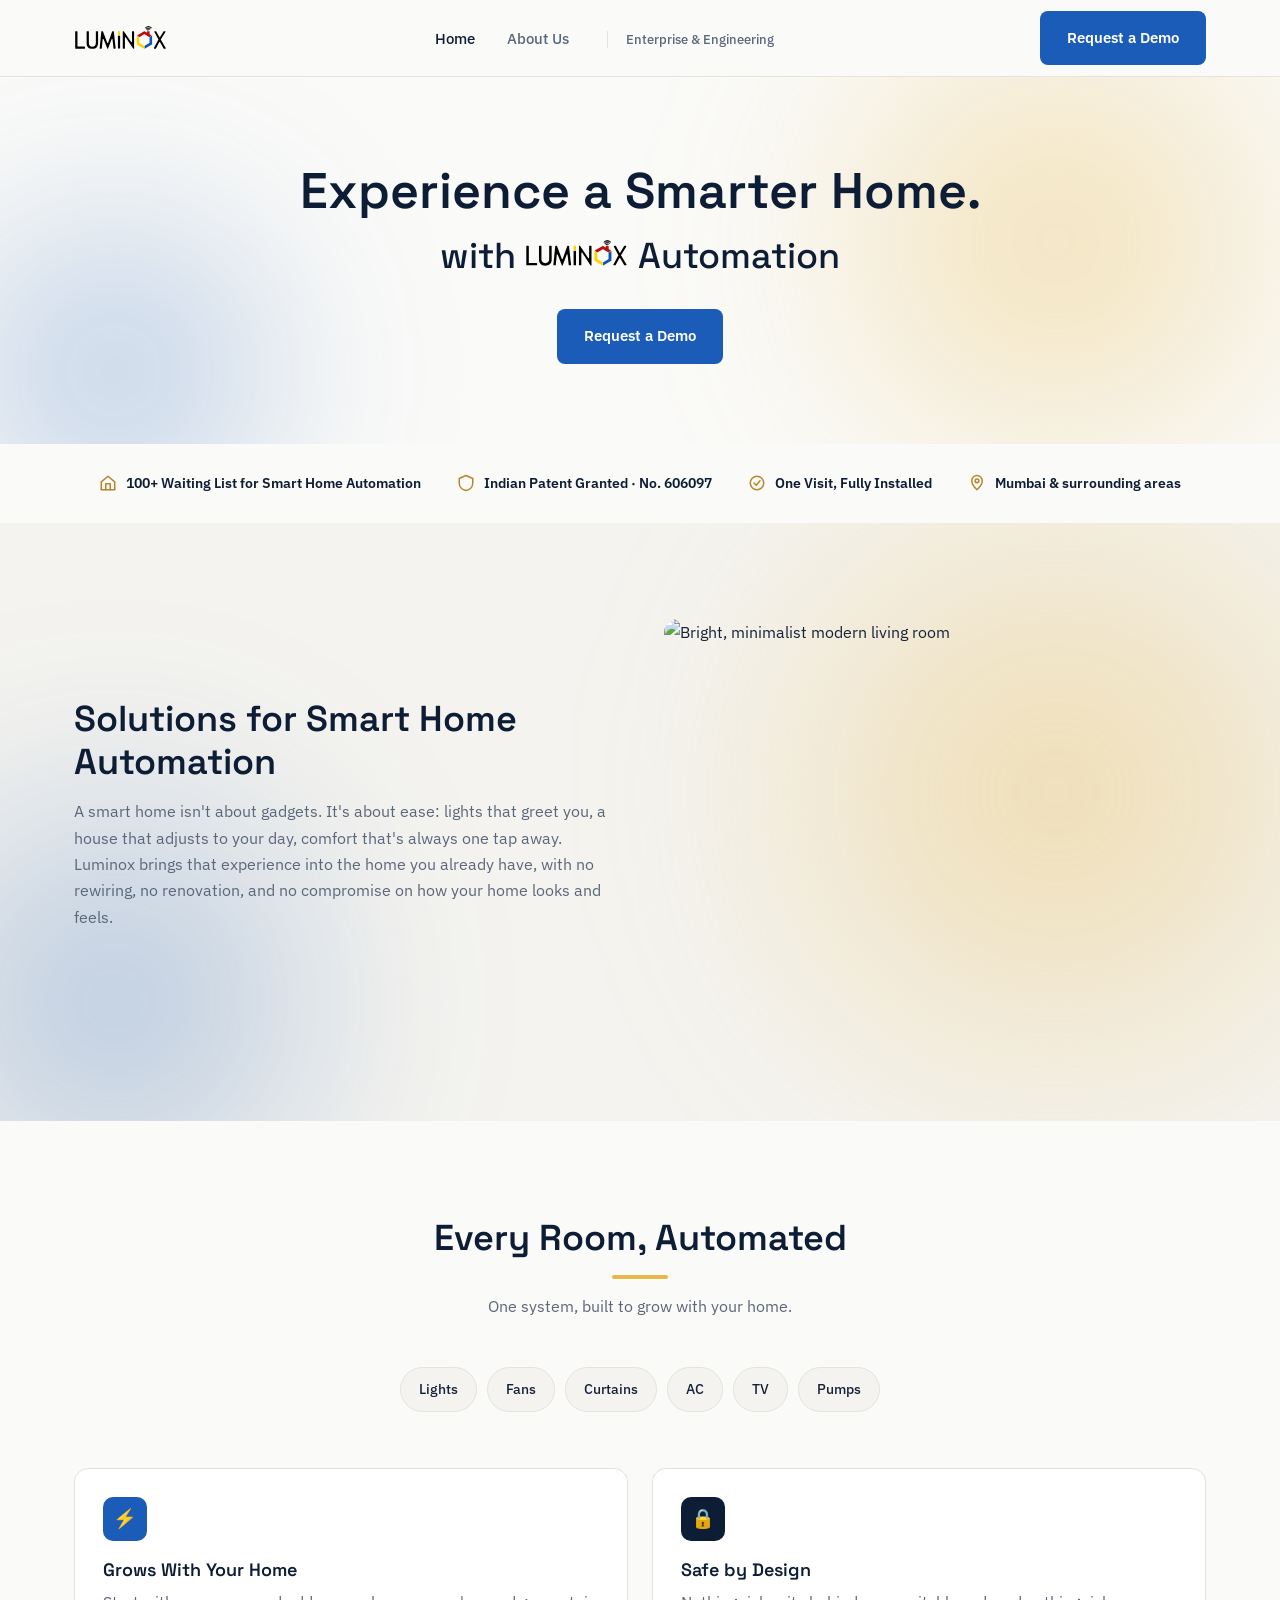
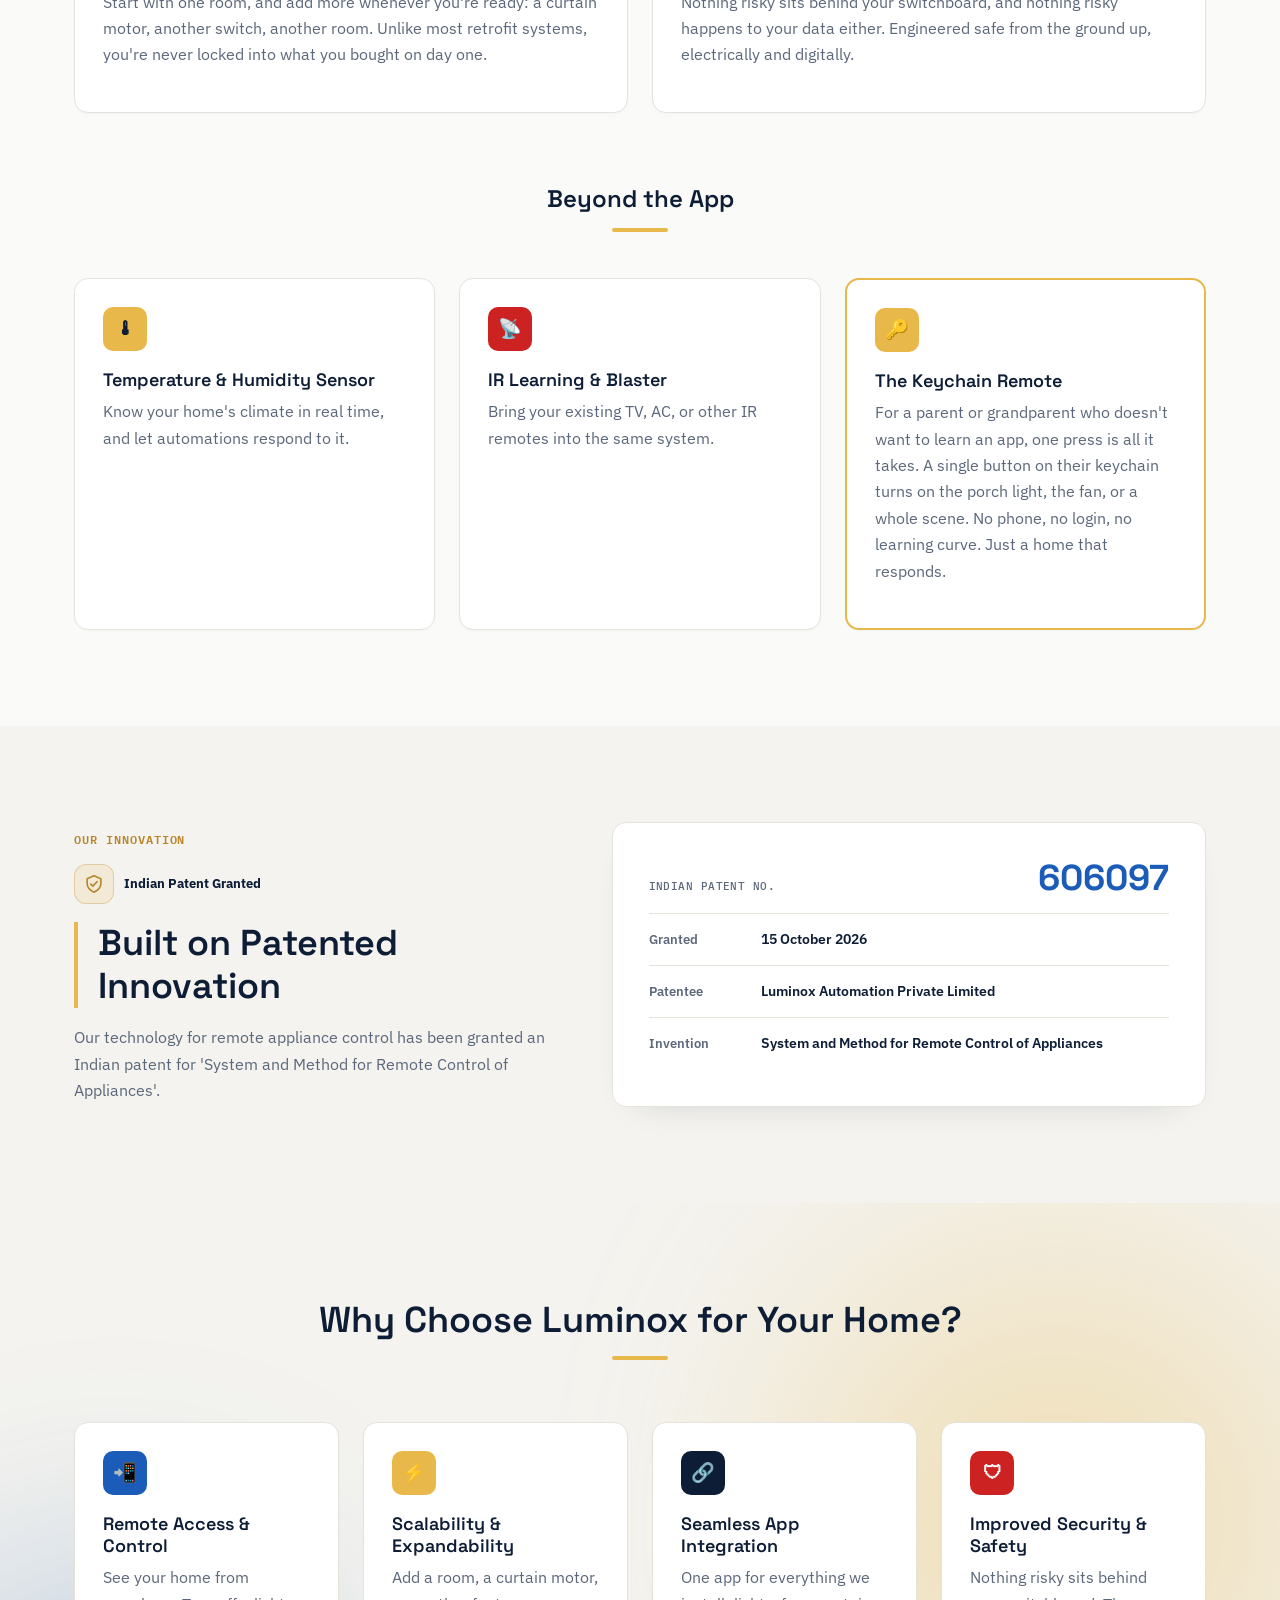
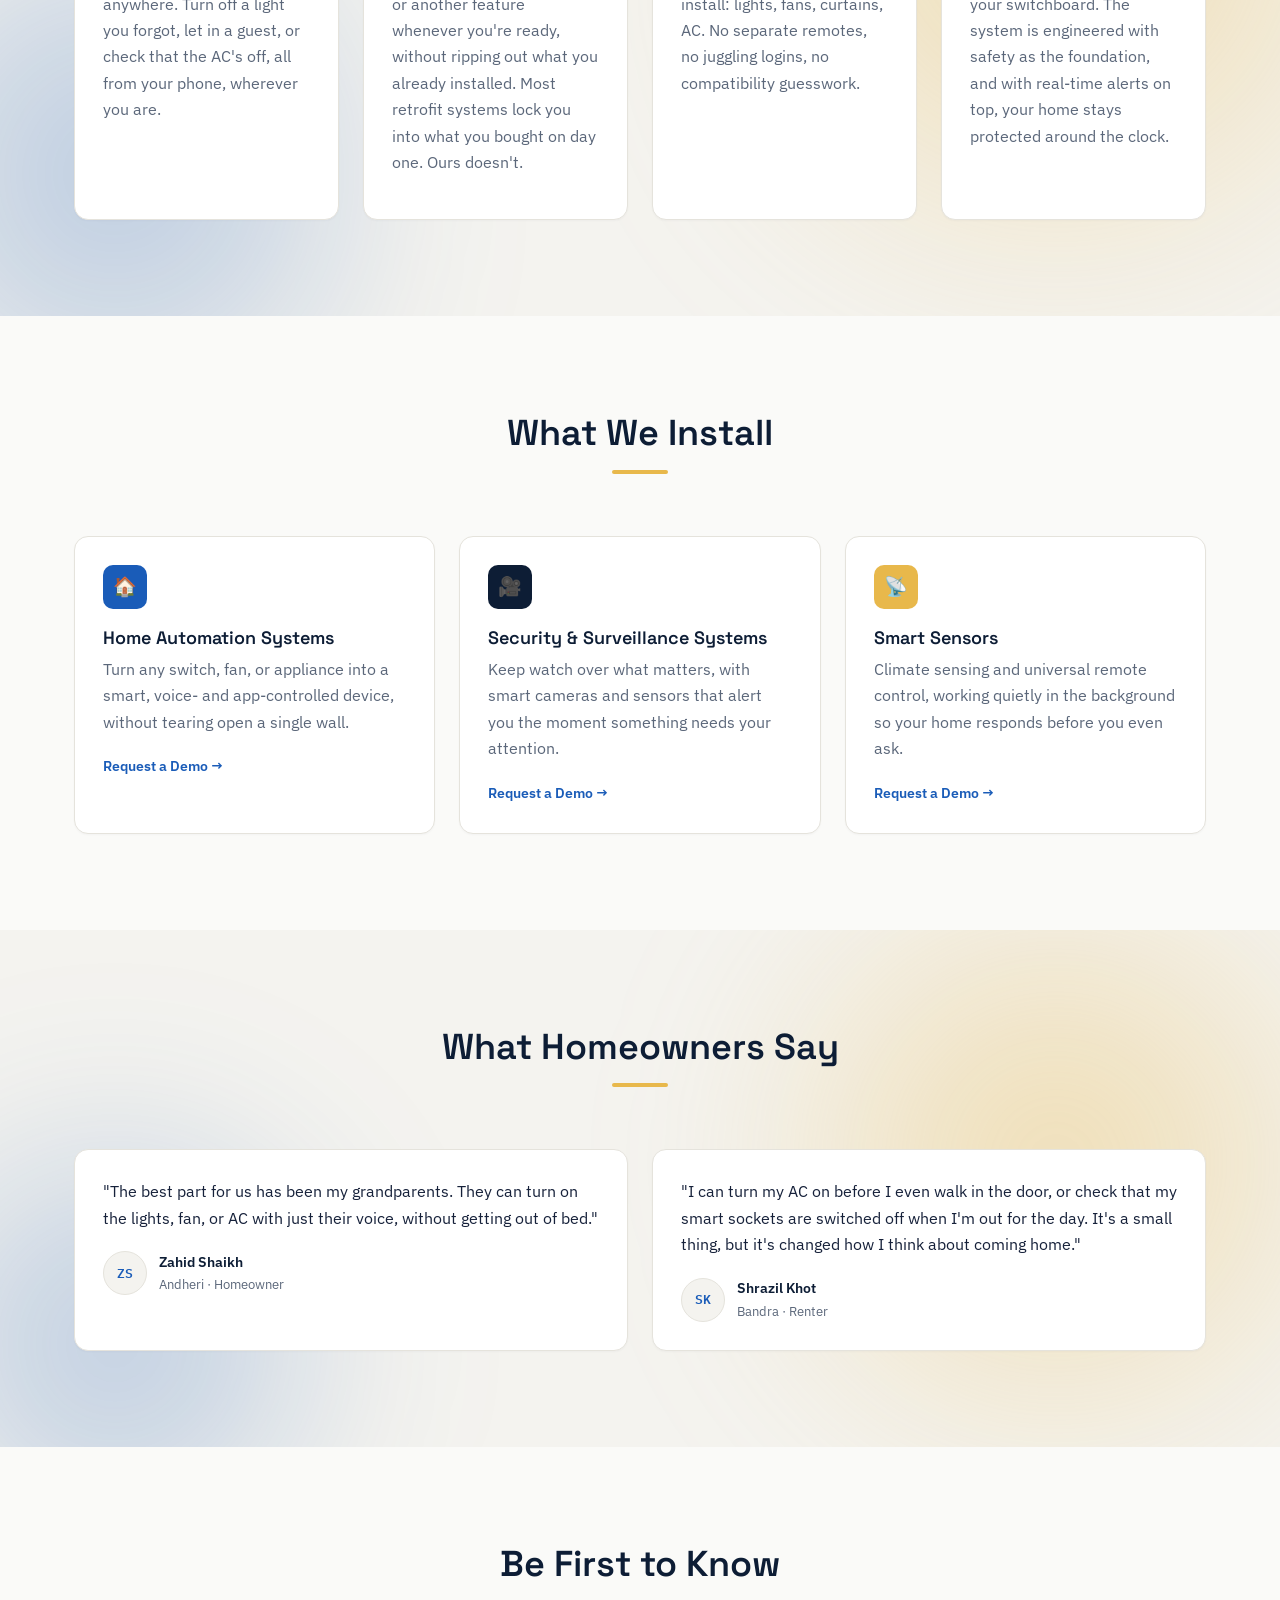
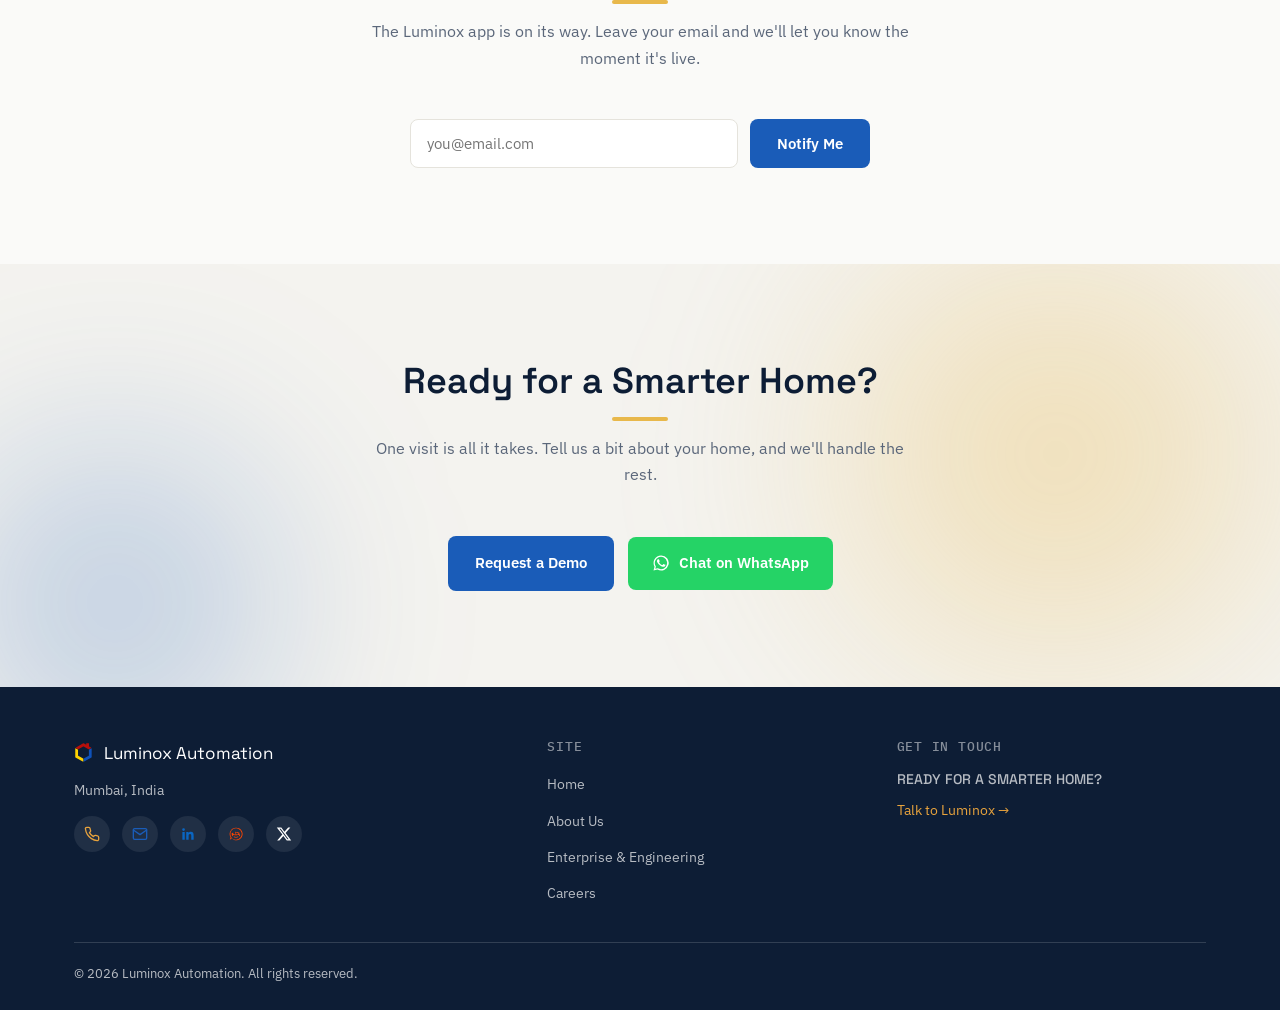
==== index.html @ 205cac87 "Update website for granted Indian patent" ====
<!DOCTYPE html>
<html lang="en">
<head>
  <meta charset="UTF-8">
  <meta name="viewport" content="width=device-width, initial-scale=1.0">
  <title>Luminox Automation | Experience the Future of Smart Home Living</title>
  <meta name="description" content="Luminox Automation brings smart-home control and remote appliance automation to Indian homes. Explore our technology and Indian Patent No. 606097.">
  <link rel="icon" type="image/svg+xml" href="logo-icon.svg">
  <link rel="preconnect" href="https://fonts.googleapis.com">
  <link rel="preconnect" href="https://fonts.gstatic.com" crossorigin>
  <link href="https://fonts.googleapis.com/css2?family=Space+Grotesk:wght@500;600;700&family=IBM+Plex+Sans:wght@400;500;600;700&family=IBM+Plex+Mono:wght@400;500&display=swap" rel="stylesheet">
  <link rel="stylesheet" href="styles.css">
</head>
<body>

  <header class="site-header">
    <div class="container">
      <a href="index.html" class="logo">
        <img src="logo-wordmark.svg" alt="Luminox Automation">
      </a>
      <nav class="nav" id="siteNav">
        <ul class="nav__links">
          <li><a href="index.html" class="nav__link nav__link--active">Home</a></li>
          <li><a href="about.html" class="nav__link">About Us</a></li>
          <li><a href="services.html" class="nav__link nav__link--secondary">Enterprise &amp; Engineering</a></li>
        </ul>
      </nav>
      <div class="nav__actions">
        <a href="https://form.typeform.com/to/ywDES3IY" class="btn btn--blue" target="_blank" rel="noopener">Request a Demo</a>
        <button class="nav__toggle" id="navToggle" aria-label="Toggle menu" aria-expanded="false" aria-controls="siteNav">☰</button>
      </div>
    </div>
  </header>

  <section class="hero hero--center glow-accent">
    <div class="container">
      <h1 class="hero__title">Experience a Smarter Home.<br><span class="hero__brand-line"><span style="font-size:0.72em;font-weight:500;">with <img src="logo-wordmark.svg" alt="Luminox" class="hero__brand-logo"> Automation</span></span></h1>
      <div class="hero__actions">
        <a href="https://form.typeform.com/to/ywDES3IY" class="btn btn--blue" target="_blank" rel="noopener">Request a Demo</a>
      </div>
    </div>
  </section>

  <div class="container">
    <div class="trust-strip-v2">
      <span class="trust-strip-v2__item">
        <svg viewBox="0 0 24 24" fill="none" stroke="currentColor" stroke-width="2" stroke-linecap="round" stroke-linejoin="round"><path d="M3 10.5 12 3l9 7.5V21H3z"/><path d="M9 21v-8h6v8"/></svg>
        100+ Waiting List for Smart Home Automation
      </span>
      <span class="trust-strip-v2__item trust-strip-v2__item--patent">
        <svg viewBox="0 0 24 24" fill="none" stroke="currentColor" stroke-width="2" stroke-linecap="round" stroke-linejoin="round" aria-hidden="true"><path d="M12 2 3 6v6c0 5 3.8 9 9 10 5.2-1 9-5 9-10V6l-9-4z"/></svg>
        <span>Indian Patent Granted · No. 606097</span>
      </span>
      <span class="trust-strip-v2__item">
        <svg viewBox="0 0 24 24" fill="none" stroke="currentColor" stroke-width="2" stroke-linecap="round" stroke-linejoin="round"><circle cx="12" cy="12" r="9"/><path d="M8 12l3 3 5-6"/></svg>
        One Visit, Fully Installed
      </span>
      <span class="trust-strip-v2__item">
        <svg viewBox="0 0 24 24" fill="none" stroke="currentColor" stroke-width="2" stroke-linecap="round" stroke-linejoin="round"><path d="M12 21s7-6.5 7-12a7 7 0 1 0-14 0c0 5.5 7 12 7 12z"/><circle cx="12" cy="9" r="2.5"/></svg>
        Mumbai &amp; surrounding areas
      </span>
    </div>
  </div>

  <section class="section section--alt glow-accent">
    <div class="container">
      <div class="split-section">
        <div>
          <h2 class="section__title" style="border:none; padding-left:0;">Solutions for Smart Home Automation</h2>
          <p>A smart home isn't about gadgets. It's about ease: lights that greet you, a house that adjusts to your day, comfort that's always one tap away. Luminox brings that experience into the home you already have, with no rewiring, no renovation, and no compromise on how your home looks and feels.</p>
        </div>
        <div class="split-section__image">
          <!-- Temporary stock photo (Unsplash License, free for commercial use). Swap for real product/lifestyle photography when available. -->
          <img src="https://images.unsplash.com/photo-1759238136854-a43787126db7?auto=format&fit=crop&w=1000&q=75" alt="Bright, minimalist modern living room" loading="lazy">
        </div>
      </div>
    </div>
  </section>

  <section class="section" id="product">
    <div class="container">
      <div class="section__header section__header--center">
        <h2 class="section__title">Every Room, Automated</h2>
        <p class="section__subtitle">One system, built to grow with your home.</p>
      </div>
      <div class="room-tags">
        <span class="room-tag">Lights</span>
        <span class="room-tag">Fans</span>
        <span class="room-tag">Curtains</span>
        <span class="room-tag">AC</span>
        <span class="room-tag">TV</span>
        <span class="room-tag">Pumps</span>
      </div>

      <div class="grid-2" style="margin-top:56px;">
        <div class="card">
          <div class="card__icon card__icon--blue">⚡</div>
          <h3 class="card__title">Grows With Your Home</h3>
          <p>Start with one room, and add more whenever you're ready: a curtain motor, another switch, another room. Unlike most retrofit systems, you're never locked into what you bought on day one.</p>
        </div>
        <div class="card">
          <div class="card__icon card__icon--navy">🔒</div>
          <h3 class="card__title">Safe by Design</h3>
          <p>Nothing risky sits behind your switchboard, and nothing risky happens to your data either. Engineered safe from the ground up, electrically and digitally.</p>
        </div>
      </div>

      <div style="margin-top:72px;">
        <div class="section__header section__header--center" style="margin-bottom:32px;">
          <h3 class="section__title" style="font-size:24px; border:none; padding-left:0;">Beyond the App</h3>
        </div>
        <div class="grid-3">
          <div class="card">
            <div class="card__icon card__icon--amber">🌡</div>
            <h3 class="card__title">Temperature &amp; Humidity Sensor</h3>
            <p>Know your home's climate in real time, and let automations respond to it.</p>
          </div>
          <div class="card">
            <div class="card__icon card__icon--red">📡</div>
            <h3 class="card__title">IR Learning &amp; Blaster</h3>
            <p>Bring your existing TV, AC, or other IR remotes into the same system.</p>
          </div>
          <div class="card card--spotlight">
            <div class="card__icon card__icon--amber">🔑</div>
            <h3 class="card__title">The Keychain Remote</h3>
            <p>For a parent or grandparent who doesn't want to learn an app, one press is all it takes. A single button on their keychain turns on the porch light, the fan, or a whole scene. No phone, no login, no learning curve. Just a home that responds.</p>
          </div>
        </div>
      </div>
    </div>
  </section>

  <section class="section patent-highlight" aria-labelledby="patent-highlight-title">
    <div class="container patent-highlight__grid">
      <div class="patent-highlight__copy">
        <span class="patent-highlight__eyebrow">OUR INNOVATION</span>
        <div class="patent-highlight__status">
          <span class="patent-highlight__status-icon" aria-hidden="true">
            <svg viewBox="0 0 24 24" fill="none" stroke="currentColor" stroke-width="1.8" stroke-linecap="round" stroke-linejoin="round"><path d="M12 3 4.5 6.2v5.1c0 4.5 3.2 7.8 7.5 9.7 4.3-1.9 7.5-5.2 7.5-9.7V6.2L12 3z"/><path d="m8.5 12.1 2.2 2.2 4.8-5"/></svg>
          </span>
          <span>Indian Patent Granted</span>
        </div>
        <h2 class="section__title patent-highlight__title" id="patent-highlight-title">Built on Patented Innovation</h2>
        <p>Our technology for remote appliance control has been granted an Indian patent for 'System and Method for Remote Control of Appliances'.</p>
      </div>
      <div class="patent-highlight__details">
        <div class="patent-highlight__number">
          <span>Indian Patent No.</span>
          <strong>606097</strong>
        </div>
        <dl class="patent-highlight__facts">
          <div>
            <dt>Granted</dt>
            <dd>15 October 2026</dd>
          </div>
          <div>
            <dt>Patentee</dt>
            <dd>Luminox Automation Private Limited</dd>
          </div>
          <div>
            <dt>Invention</dt>
            <dd>System and Method for Remote Control of Appliances</dd>
          </div>
        </dl>
      </div>
    </div>
  </section>

  <section class="section section--alt glow-accent">
    <div class="container">
      <div class="section__header section__header--center">
        <h2 class="section__title">Why Choose Luminox for Your Home?</h2>
      </div>
      <div class="grid-4">
        <div class="card">
          <div class="card__icon card__icon--blue">📲</div>
          <h3 class="card__title">Remote Access &amp; Control</h3>
          <p>See your home from anywhere. Turn off a light you forgot, let in a guest, or check that the AC's off, all from your phone, wherever you are.</p>
        </div>
        <div class="card">
          <div class="card__icon card__icon--amber">⚡</div>
          <h3 class="card__title">Scalability &amp; Expandability</h3>
          <p>Add a room, a curtain motor, or another feature whenever you're ready, without ripping out what you already installed. Most retrofit systems lock you into what you bought on day one. Ours doesn't.</p>
        </div>
        <div class="card">
          <div class="card__icon card__icon--navy">🔗</div>
          <h3 class="card__title">Seamless App Integration</h3>
          <p>One app for everything we install: lights, fans, curtains, AC. No separate remotes, no juggling logins, no compatibility guesswork.</p>
        </div>
        <div class="card">
          <div class="card__icon card__icon--red">🛡</div>
          <h3 class="card__title">Improved Security &amp; Safety</h3>
          <p>Nothing risky sits behind your switchboard. The system is engineered with safety as the foundation, and with real-time alerts on top, your home stays protected around the clock.</p>
        </div>
      </div>
    </div>
  </section>

  <section class="section">
    <div class="container">
      <div class="section__header section__header--center">
        <h2 class="section__title">What We Install</h2>
      </div>
      <div class="grid-3">
        <div class="card">
          <div class="card__icon card__icon--blue">🏠</div>
          <h3 class="card__title">Home Automation Systems</h3>
          <p>Turn any switch, fan, or appliance into a smart, voice- and app-controlled device, without tearing open a single wall.</p>
          <a href="https://form.typeform.com/to/ywDES3IY" class="card__link" target="_blank" rel="noopener">Request a Demo →</a>
        </div>
        <div class="card">
          <div class="card__icon card__icon--navy">🎥</div>
          <h3 class="card__title">Security &amp; Surveillance Systems</h3>
          <p>Keep watch over what matters, with smart cameras and sensors that alert you the moment something needs your attention.</p>
          <a href="https://form.typeform.com/to/ywDES3IY" class="card__link" target="_blank" rel="noopener">Request a Demo →</a>
        </div>
        <div class="card">
          <div class="card__icon card__icon--amber">📡</div>
          <h3 class="card__title">Smart Sensors</h3>
          <p>Climate sensing and universal remote control, working quietly in the background so your home responds before you even ask.</p>
          <a href="https://form.typeform.com/to/ywDES3IY" class="card__link" target="_blank" rel="noopener">Request a Demo →</a>
        </div>
      </div>
    </div>
  </section>

  <section class="section section--alt glow-accent">
    <div class="container">
      <div class="section__header section__header--center">
        <h2 class="section__title">What Homeowners Say</h2>
      </div>
      <!-- Phrased from real feedback Zahid and Shrazil gave Amir, written up at his direction. Not verbatim transcription, but grounded in real, specific customer experiences (not invented). -->
      <div class="grid-2">
        <div class="card testimonial-card">
          <p class="testimonial-card__quote">"The best part for us has been my grandparents. They can turn on the lights, fan, or AC with just their voice, without getting out of bed."</p>
          <div class="testimonial-card__person">
            <div class="avatar avatar--sm">ZS</div>
            <div>
              <div class="testimonial-card__name">Zahid Shaikh</div>
              <div class="testimonial-card__role">Andheri · Homeowner</div>
            </div>
          </div>
        </div>
        <div class="card testimonial-card">
          <p class="testimonial-card__quote">"I can turn my AC on before I even walk in the door, or check that my smart sockets are switched off when I'm out for the day. It's a small thing, but it's changed how I think about coming home."</p>
          <div class="testimonial-card__person">
            <div class="avatar avatar--sm">SK</div>
            <div>
              <div class="testimonial-card__name">Shrazil Khot</div>
              <div class="testimonial-card__role">Bandra · Renter</div>
            </div>
          </div>
        </div>
      </div>
    </div>
  </section>

  <section class="section">
    <div class="container" style="text-align:center;">
      <div class="section__header section__header--center">
        <h2 class="section__title">Be First to Know</h2>
        <p class="section__subtitle">The Luminox app is on its way. Leave your email and we'll let you know the moment it's live.</p>
      </div>
      <!-- TODO: swap YOUR_FORM_ID for a real Formspree endpoint -->
      <form class="waitlist-form" action="https://formspree.io/f/YOUR_FORM_ID" method="POST">
        <input type="hidden" name="_subject" value="Luminox app waitlist signup">
        <input type="email" name="email" placeholder="you@email.com" required aria-label="Email address">
        <button type="submit" class="btn btn--blue">Notify Me</button>
      </form>
    </div>
  </section>

  <section class="section section--alt glow-accent" id="contact">
    <div class="container" style="text-align:center;">
      <div class="section__header section__header--center">
        <h2 class="section__title">Ready for a Smarter Home?</h2>
        <p class="section__subtitle">One visit is all it takes. Tell us a bit about your home, and we'll handle the rest.</p>
      </div>
      <div class="form-actions" style="justify-content:center;">
        <a href="https://form.typeform.com/to/ywDES3IY" class="btn btn--blue" target="_blank" rel="noopener">Request a Demo</a>
        <a href="https://wa.me/919619310901" class="whatsapp-btn" target="_blank" rel="noopener">
          <svg viewBox="0 0 24 24" fill="currentColor"><path d="M17.5 14.4c-.3-.1-1.7-.9-2-1-.3-.1-.5-.1-.6.1-.2.3-.7 1-.9 1.1-.2.2-.3.2-.6.1-.3-.1-1.2-.5-2.3-1.5-.9-.8-1.4-1.7-1.6-2-.2-.3 0-.5.1-.6.1-.1.3-.3.4-.5.1-.1.2-.3.2-.5.1-.2 0-.4 0-.5C10 9 9.5 7.8 9.3 7.3c-.2-.5-.4-.4-.6-.4h-.5c-.2 0-.5.1-.7.3-.2.3-.9.9-.9 2.2s1 2.5 1.1 2.7c.1.2 2 3 4.7 4.3.7.3 1.2.5 1.6.6.7.2 1.3.2 1.8.1.5-.1 1.7-.7 1.9-1.4.2-.7.2-1.2.2-1.4-.1-.1-.3-.2-.6-.3z"/><path d="M12 2a10 10 0 0 0-8.6 15L2 22l5.2-1.4A10 10 0 1 0 12 2zm0 18.2a8.2 8.2 0 0 1-4.2-1.1l-.3-.2-3.1.8.8-3-.2-.3A8.2 8.2 0 1 1 12 20.2z"/></svg>
          Chat on WhatsApp
        </a>
      </div>
    </div>
  </section>

  <footer class="site-footer">
    <div class="container">
      <div class="footer__grid">
        <div class="footer__col">
          <div class="footer__brand">
            <img src="logo-icon.svg" alt="Luminox Automation logo" style="height:22px;">
            Luminox Automation
          </div>
          <p>Mumbai, India</p>
          <div class="footer__icons">
            <a href="tel:+919619310901" class="footer__icon-link" aria-label="Call Luminox Automation"><svg style="color:#E8A33D;" viewBox="0 0 24 24" fill="none" stroke="currentColor" stroke-width="2" stroke-linecap="round" stroke-linejoin="round"><path d="M22 16.92v3a2 2 0 0 1-2.18 2 19.79 19.79 0 0 1-8.63-3.07 19.5 19.5 0 0 1-6-6 19.79 19.79 0 0 1-3.07-8.67A2 2 0 0 1 4.11 2h3a2 2 0 0 1 2 1.72c.127.96.362 1.903.7 2.81a2 2 0 0 1-.45 2.11L8.09 9.91a16 16 0 0 0 6 6l1.27-1.27a2 2 0 0 1 2.11-.45c.907.338 1.85.573 2.81.7A2 2 0 0 1 22 16.92z"/></svg></a>
            <a href="mailto:info@luminoxautomation.com" class="footer__icon-link" aria-label="Email Luminox Automation"><svg style="color:#1A5CB8;" viewBox="0 0 24 24" fill="none" stroke="currentColor" stroke-width="2" stroke-linecap="round" stroke-linejoin="round"><path d="M4 4h16c1.1 0 2 .9 2 2v12c0 1.1-.9 2-2 2H4c-1.1 0-2-.9-2-2V6c0-1.1.9-2 2-2z"/><polyline points="22,6 12,13 2,6"/></svg></a>
            <a href="https://www.linkedin.com/company/luminoxautomation/" class="footer__icon-link" target="_blank" rel="noopener" aria-label="Luminox Automation on LinkedIn"><svg style="color:#0A66C2;" viewBox="0 0 24 24" fill="currentColor"><path d="M20.45 20.45h-3.55v-5.57c0-1.33-.02-3.04-1.85-3.04-1.85 0-2.14 1.45-2.14 2.94v5.67H9.36V9h3.41v1.56h.05c.48-.9 1.64-1.85 3.37-1.85 3.6 0 4.27 2.37 4.27 5.46v6.28zM5.34 7.43a2.06 2.06 0 1 1 0-4.12 2.06 2.06 0 0 1 0 4.12zM7.12 20.45H3.56V9h3.56v11.45z"/></svg></a>
            <a href="https://www.reddit.com/user/luminoxautomation/" class="footer__icon-link" target="_blank" rel="noopener" aria-label="Luminox Automation on Reddit"><svg style="color:#FF4500;" viewBox="0 0 24 24" fill="currentColor" aria-hidden="true"><path d="M14.58 15.84c-.45.43-1.17.69-2.58.69s-2.13-.26-2.58-.69a.5.5 0 1 0-.69.72c.63.61 1.6.97 3.27.97s2.64-.36 3.27-.97a.5.5 0 1 0-.69-.72z"/><path d="M16.74 9.96a1.85 1.85 0 0 0-1.77 2.38 6.04 6.04 0 0 1-2.47.58l-.83-3.18 2.3.48a1 1 0 1 0 .2-.98l-2.92-.61a.5.5 0 0 0-.58.64l.93 3.58a6.08 6.08 0 0 1-2.55-.59 1.85 1.85 0 1 0-.48.91 7.13 7.13 0 0 0 6.36.01 1.85 1.85 0 1 0 2.31-3.22zm-8.48 2.2a.85.85 0 1 1 .85-.85.85.85 0 0 1-.85.85zm8.48-.01a.85.85 0 1 1 .85-.85.85.85 0 0 1-.85.85z"/><path d="M12 2.5a9.5 9.5 0 0 0-8.12 14.42L2.8 20.2l3.47-.92A9.5 9.5 0 1 0 12 2.5zm0 18a8.48 8.48 0 0 1-4.79-1.48l-.21-.14-2.05.54.55-1.98-.14-.22A8.5 8.5 0 1 1 12 20.5z"/><path d="M17.33 13.42c-.51 0-.92.41-.92.92s.41.92.92.92.92-.41.92-.92-.41-.92-.92-.92zM6.67 13.42c-.51 0-.92.41-.92.92s.41.92.92.92.92-.41.92-.92-.41-.92-.92-.92z"/></svg></a>
            <a href="https://x.com/LMXAutomation" class="footer__icon-link" target="_blank" rel="noopener" aria-label="Luminox Automation on X"><svg style="color:#FFFFFF;" viewBox="0 0 24 24" fill="currentColor" aria-hidden="true"><path d="M18.244 2.25h3.308l-7.227 8.26L22.82 21.75h-6.625l-5.19-6.782-5.94 6.782H1.755l7.73-8.835L1.18 2.25h6.793l4.692 6.216 5.579-6.216zm-1.161 17.52h1.833L7.084 4.126H5.117L17.083 19.77z"/></svg></a>
          </div>
        </div>
        <div class="footer__col">
          <h4>Site</h4>
          <ul>
            <li><a href="index.html">Home</a></li>
            <li><a href="about.html">About Us</a></li>
            <li><a href="services.html">Enterprise &amp; Engineering</a></li>
            <li><a href="careers.html">Careers</a></li>
          </ul>
        </div>
        <div class="footer__col">
          <h4>Get in touch</h4>
          <div class="footer__cta">
            <p class="footer__cta-copy">READY FOR A SMARTER HOME?</p>
            <a href="https://form.typeform.com/to/ywDES3IY" class="footer__cta-link" target="_blank" rel="noopener">Talk to Luminox →</a>
          </div>
        </div>
      </div>
      <div class="footer__bottom">
        <span>© 2026 Luminox Automation. All rights reserved.</span>
      </div>
    </div>
  </footer>

  <script src="script.js"></script>
</body>
</html>
---- styles.css ----
/* =========================================================
   Luminox Automation — shared styles (v3)
   Real brand: navy #0D1D35, amber #E8B84B, blue #1A5CB8, red #CC2222
   on a light background — matches the company's own pitch deck.
   Signature element: amber left-accent bar on section headings.
   ========================================================= */

:root {
  --navy: #0D1D35;
  --navy-soft: #16294A;
  --amber: #E8B84B;
  --blue: #1A5CB8;
  --red: #CC2222;

  --bg: #FAFAF8;
  --surface: #FFFFFF;
  --surface-alt: #F4F3EF;
  --text: #16213A;
  --text-muted: #5B677A;
  --border: #E5E3DC;
  --amber-text: #B8862A;

  --font-display: 'Space Grotesk', sans-serif;
  --font-body: 'IBM Plex Sans', sans-serif;
  --font-mono: 'IBM Plex Mono', monospace;

  --radius-sm: 8px;
  --radius-md: 14px;
  --container: 1180px;
  --section-pad: 96px;
}

@media (max-width: 720px) { :root { --section-pad: 56px; } }

/* ===== Reset ===== */
*, *::before, *::after { box-sizing: border-box; }
html { scroll-behavior: smooth; }
body {
  margin: 0; background: var(--bg); color: var(--text);
  font-family: var(--font-body); line-height: 1.65; -webkit-font-smoothing: antialiased;
}
img { max-width: 100%; display: block; }
a { color: inherit; text-decoration: none; }
ul { list-style: none; margin: 0; padding: 0; }
h1, h2, h3, h4 { font-family: var(--font-display); line-height: 1.2; margin: 0 0 0.5em; font-weight: 600; color: var(--navy); }
p { margin: 0 0 1em; color: var(--text-muted); }
:focus-visible { outline: 2px solid var(--blue); outline-offset: 3px; }

@media (prefers-reduced-motion: reduce) {
  *, *::before, *::after {
    animation-duration: 0.001ms !important; animation-iteration-count: 1 !important;
    transition-duration: 0.001ms !important; scroll-behavior: auto !important;
  }
}

.container { max-width: var(--container); margin: 0 auto; padding: 0 24px; }
.section { padding: var(--section-pad) 0; }
.section--alt { background: var(--surface-alt); }

/* Signature element: amber left-accent bar next to every section heading */
.section__header { max-width: 680px; margin: 0 0 48px; }
.section__title {
  font-size: clamp(26px, 4vw, 36px); border-left: 4px solid var(--amber);
  padding-left: 20px; margin-bottom: 14px;
}
.section__subtitle { font-size: 16px; margin: 0; color: var(--text-muted); }
.hero__title { border-left: 5px solid var(--amber); padding-left: 24px; font-size: clamp(32px, 5vw, 50px); }
.hero__brand-line { display: inline-flex; align-items: center; gap: 0.18em; }
.hero__brand-logo { height: 0.8em; width: auto; display: inline-block; }
.hero--center .hero__brand-line { justify-content: center; }

/* ===== Buttons ===== */
.btn {
  display: inline-flex; align-items: center; justify-content: center;
  padding: 14px 26px; border-radius: var(--radius-sm);
  font-family: var(--font-body); font-weight: 600; font-size: 15px;
  border: 1px solid transparent; cursor: pointer;
  transition: transform .15s ease, box-shadow .15s ease, border-color .15s ease, background .15s ease;
}
.btn--primary { background: var(--navy); color: #fff; }
.btn--primary:hover { background: var(--navy-soft); transform: translateY(-2px); box-shadow: 0 10px 22px -10px rgba(13,29,53,.45); }
.btn--outline { background: transparent; border-color: var(--border); color: var(--navy); }
.btn--outline:hover { border-color: var(--navy); }
.btn--amber { background: var(--amber); color: var(--navy); }
.btn--amber:hover { transform: translateY(-2px); box-shadow: 0 10px 22px -10px rgba(232,184,75,.55); }
.btn--blue { background: var(--blue); color: #fff; }
.btn--blue:hover { background: #164a94; transform: translateY(-2px); box-shadow: 0 10px 22px -10px rgba(26,92,184,.5); }

/* ===== Centered variants (Home / About — Services keeps the left-bar look) ===== */
.hero--center { text-align: center; }
.hero--center .hero__title { border-left: none; padding-left: 0; }
.hero--center .hero__subtitle { margin-left: auto; margin-right: auto; }
.hero--center .hero__actions, .hero--center .hero__stats, .hero--center .tag-row { justify-content: center; }

.section__header--center { text-align: center; margin-left: auto; margin-right: auto; }
.section__header--center .section__title { border-left: none; padding-left: 0; display: inline-block; }
.section__header--center .section__title::after {
  content: ""; display: block; width: 56px; height: 4px; background: var(--amber);
  margin: 14px auto 0; border-radius: 2px;
}
.section__header--center .section__subtitle { max-width: 560px; margin-left: auto; margin-right: auto; }

/* ===== Split section (image beside text) ===== */
.split-section { display: grid; grid-template-columns: 1fr 1fr; gap: 48px; align-items: center; }
.split-section__image img { border-radius: var(--radius-md); width: 100%; object-fit: cover; aspect-ratio: 4/3; }
@media (max-width: 780px) { .split-section { grid-template-columns: 1fr; } }

/* ===== Mobile app teaser ===== */
.app-badges { display: flex; gap: 14px; justify-content: center; margin-top: 26px; flex-wrap: wrap; }
.app-badge {
  display: flex; align-items: center; gap: 10px; padding: 12px 22px; border-radius: var(--radius-sm);
  border: 1px solid var(--border); background: var(--surface-alt); color: var(--text-muted);
  font-size: 13px; font-weight: 600; opacity: .75;
}
.app-badge__icon { font-size: 18px; }

.placeholder-visual {
  border-radius: var(--radius-md); background: var(--surface-alt); border: 1px dashed var(--border);
  display: flex; align-items: center; justify-content: center; text-align: center;
  color: var(--text-muted); font-family: var(--font-mono); font-size: 13px; padding: 24px;
}

/* ===== Header ===== */
.site-header {
  position: sticky; top: 0; z-index: 50; background: rgba(250,250,248,.92);
  backdrop-filter: blur(8px); border-bottom: 1px solid var(--border);
}
.site-header .container { display: flex; align-items: center; justify-content: space-between; height: 76px; }
.logo { display: flex; align-items: center; gap: 10px; font-family: var(--font-display); font-size: 18px; font-weight: 700; }
.logo img { height: 26px; width: auto; }

.nav { display: flex; align-items: center; gap: 36px; }
.nav__links { display: flex; gap: 32px; }
.nav__link { font-size: 15px; color: var(--text-muted); font-weight: 500; }
.nav__link:hover, .nav__link--active { color: var(--navy); }
.nav__actions { display: flex; align-items: center; gap: 20px; }
.nav__toggle { display: none; background: none; border: 0; color: var(--navy); font-size: 22px; cursor: pointer; padding: 4px; }

@media (max-width: 860px) {
  .nav {
    position: fixed; inset: 76px 0 0 0; background: var(--bg); flex-direction: column;
    align-items: flex-start; padding: 32px 24px; gap: 24px; transform: translateY(-8px); opacity: 0;
    pointer-events: none; transition: opacity .2s ease, transform .2s ease; border-top: 1px solid var(--border);
  }
  .nav.is-open { opacity: 1; transform: translateY(0); pointer-events: auto; }
  .nav__links { flex-direction: column; gap: 20px; }
  .nav__toggle { display: block; }
}

/* ===== Hero ===== */
.hero { padding: 84px 0 72px; }
.hero__subtitle { font-size: 17px; max-width: 620px; margin: 20px 0 0; }
.hero__stats { display: flex; flex-wrap: wrap; gap: 8px 18px; margin: 26px 0; font-family: var(--font-mono); font-size: 14px; color: var(--navy); }
.hero__stats strong { color: var(--amber-text, var(--navy)); font-weight: 700; }
.hero__actions { display: flex; gap: 16px; margin: 28px 0 8px; flex-wrap: wrap; }

.tag-row { display: flex; flex-wrap: wrap; gap: 10px; margin: 22px 0 0; }
.tag {
  font-family: var(--font-mono); font-size: 12px; color: var(--blue);
  border: 1px solid var(--border); border-radius: 999px; padding: 6px 14px; background: var(--surface);
}

/* ===== Two-lens split ===== */
.lens-grid { display: grid; grid-template-columns: 1fr 1fr; gap: 24px; }
.lens-card {
  background: var(--surface); border: 1px solid var(--border); border-radius: var(--radius-md);
  padding: 36px; display: flex; flex-direction: column;
}
.lens-card__kicker { font-family: var(--font-mono); font-size: 12px; text-transform: uppercase; letter-spacing: .06em; color: var(--blue); margin-bottom: 10px; }
.lens-card__title { font-size: 24px; margin-bottom: 12px; }
.lens-card .btn { margin-top: auto; align-self: flex-start; }
@media (max-width: 780px) { .lens-grid { grid-template-columns: 1fr; } }

/* ===== Case study / product spotlight ===== */
.case-study { display: grid; grid-template-columns: 1.3fr 1fr; border-radius: var(--radius-md); overflow: hidden; border: 1px solid var(--border); }
.case-study__panel { padding: 40px; }
.case-study__panel--dark { background: var(--navy); color: #fff; }
.case-study__panel--light { background: var(--surface-alt); }
.case-study__badges { display: flex; gap: 10px; margin-bottom: 22px; flex-wrap: wrap; }
.badge {
  font-family: var(--font-mono); font-size: 11px; font-weight: 600; padding: 5px 12px;
  border-radius: 999px; text-transform: uppercase; letter-spacing: .04em;
}
.badge--delivered { background: #1E6B3E; color: #fff; }
.badge--progress { background: var(--amber); color: var(--navy); }
.badge--tag { background: var(--navy-soft); color: #fff; }
.case-study__eyebrow { color: var(--amber); font-weight: 700; font-size: 13px; text-transform: uppercase; letter-spacing: .04em; margin-bottom: 6px; }
.case-study__block { margin-bottom: 22px; }
.case-study__block:last-child { margin-bottom: 0; }
.case-study__block p { color: rgba(255,255,255,.82); margin: 0; }
.patent-badge {
  background: var(--amber); color: var(--navy); font-weight: 700; text-align: center;
  padding: 18px; border-radius: var(--radius-sm); margin-bottom: 22px;
  display: flex; align-items: center; justify-content: center; gap: 10px; letter-spacing: .02em;
}
.checklist-item { display: flex; align-items: center; gap: 14px; margin-bottom: 16px; }
.checklist-item:last-child { margin-bottom: 0; }
.checklist-item__icon {
  width: 30px; height: 30px; border-radius: 50%; background: var(--blue); color: #fff;
  display: flex; align-items: center; justify-content: center; font-size: 12px; font-weight: 700; flex-shrink: 0;
}
.checklist-item p { color: var(--text); margin: 0; font-size: 14.5px; }
@media (max-width: 780px) { .case-study { grid-template-columns: 1fr; } }

/* ===== Alt case study (light, two-column — e.g. AgriTech) ===== */
.case-study-alt {
  display: grid; grid-template-columns: 1.2fr 1fr; gap: 32px;
  border: 1px solid var(--border); border-radius: var(--radius-md); padding: 40px; background: var(--surface);
}
@media (max-width: 780px) { .case-study-alt { grid-template-columns: 1fr; } }
.stat-tile-grid { display: grid; grid-template-columns: 1fr 1fr; gap: 16px; align-content: start; }
.stat-tile { background: var(--surface-alt); border-radius: var(--radius-md); padding: 22px; text-align: center; }
.stat-tile__value { font-family: var(--font-display); font-size: 26px; color: var(--amber-text); font-weight: 700; margin-bottom: 6px; }
.stat-tile__label { font-size: 12.5px; color: var(--text-muted); line-height: 1.4; }

/* ===== Tech spec panel (dark, key/value rows) ===== */
.tech-spec-panel { background: var(--navy); color: #fff; padding: 40px; }
.tech-spec-panel__title {
  color: var(--amber); font-family: var(--font-mono); font-size: 13px; text-transform: uppercase;
  letter-spacing: .08em; margin-bottom: 22px; font-weight: 700;
}
.tech-spec-row { display: grid; grid-template-columns: 110px 1fr; gap: 16px; padding: 11px 0; border-bottom: 1px solid rgba(255,255,255,.12); }
.tech-spec-row:last-child { border-bottom: none; }
.tech-spec-row__key { color: var(--amber); font-weight: 600; font-size: 13px; }
.tech-spec-row__val { color: rgba(255,255,255,.85); font-size: 13.5px; }

/* ===== Callout quote ===== */
.callout-quote {
  border: 1px solid var(--amber); background: rgba(232,184,75,.08); border-radius: var(--radius-sm);
  padding: 16px 20px; font-style: italic; color: var(--navy); font-size: 14px; margin-top: 4px;
}

/* ===== Footer social link ===== */
.footer__social { display: inline-flex; align-items: center; gap: 8px; margin-top: 14px; font-size: 14px; color: rgba(255,255,255,.7); }
.footer__social:hover { color: #fff; }

/* ===== Stats / avatars ===== */
.stats-row { display: grid; grid-template-columns: repeat(4, 1fr); gap: 32px; text-align: center; }
.stat__num { font-family: var(--font-mono); font-size: 38px; color: var(--navy); font-weight: 700; }
.stat__label { font-size: 14px; color: var(--text-muted); }
@media (max-width: 720px) { .stats-row { grid-template-columns: repeat(2, 1fr); } }

.avatar {
  border-radius: 50%; background: var(--surface-alt); border: 1px solid var(--border);
  display: flex; align-items: center; justify-content: center; flex-shrink: 0;
  font-family: var(--font-mono); color: var(--blue); font-weight: 600;
}
.avatar--sm { width: 44px; height: 44px; font-size: 13px; }
.avatar--md { width: 64px; height: 64px; font-size: 17px; }
.avatar--lg { width: 88px; height: 88px; font-size: 21px; }
.avatar img { width: 100%; height: 100%; border-radius: 50%; object-fit: cover; }
.person-callout { display: flex; align-items: center; gap: 20px; margin-top: 36px; }
.person-callout__name { font-weight: 600; color: var(--navy); }
.person-callout__role { font-size: 14px; color: var(--text-muted); }

/* ===== Grids / Cards ===== */
.grid-4 { display: grid; grid-template-columns: repeat(4, 1fr); gap: 24px; }
.grid-3 { display: grid; grid-template-columns: repeat(3, 1fr); gap: 24px; }
.grid-2 { display: grid; grid-template-columns: repeat(2, 1fr); gap: 24px; }
@media (max-width: 960px) { .grid-4, .grid-3 { grid-template-columns: repeat(2, 1fr); } }
@media (max-width: 620px) { .grid-4, .grid-3, .grid-2 { grid-template-columns: 1fr; } }

.card {
  background: var(--surface); border: 1px solid var(--border); border-radius: var(--radius-md);
  padding: 28px; transition: border-color .2s ease, transform .2s ease, box-shadow .2s ease;
  box-shadow: 0 1px 2px rgba(13,29,53,.03);
}
.card:hover { border-color: var(--blue); transform: translateY(-3px); box-shadow: 0 14px 26px -16px rgba(13,29,53,.22); }
.card__icon {
  width: 44px; height: 44px; border-radius: 10px; display: flex; align-items: center;
  justify-content: center; margin-bottom: 18px; font-size: 19px; color: #fff; font-weight: 600;
}
.card__icon svg { width: 22px; height: 22px; }
.card__icon--navy { background: var(--navy); }
.card__icon--amber { background: var(--amber); color: var(--navy); }
.card__icon--blue { background: var(--blue); }
.card__icon--red { background: var(--red); }
.card__title { font-size: 18px; margin-bottom: 8px; }
.card__link { color: var(--blue); font-size: 14px; font-weight: 600; display: inline-block; margin-top: 4px; }

/* Process (5-step, with connecting arrows on desktop) */
.process-v2 { display: grid; grid-template-columns: repeat(5, 1fr); gap: 16px; margin-bottom: 28px; }
.process-v2__step { background: var(--surface); border: 1px solid var(--border); border-radius: var(--radius-md); padding: 22px; position: relative; }
.process-v2__num {
  width: 34px; height: 34px; border-radius: 50%; background: var(--amber); color: var(--navy);
  font-family: var(--font-mono); font-weight: 700; display: flex; align-items: center; justify-content: center; margin-bottom: 14px;
}
@media (min-width: 900px) {
  .process-v2__step:not(:last-child)::after {
    content: "→"; position: absolute; right: -20px; top: 50%; transform: translateY(-50%);
    color: var(--border); font-size: 20px;
  }
}
@media (max-width: 900px) { .process-v2 { grid-template-columns: repeat(2, 1fr); } }
@media (max-width: 560px) { .process-v2 { grid-template-columns: 1fr; } }
.process-banner { background: var(--amber); color: var(--navy); font-weight: 700; text-align: center; padding: 20px; border-radius: var(--radius-sm); }

/* Testimonials */
.testimonial-card { display: flex; flex-direction: column; gap: 20px; }
.testimonial-card__quote { font-size: 16px; color: var(--text); margin: 0; }
.testimonial-card__person { display: flex; align-items: center; gap: 12px; }
.testimonial-card__name { font-weight: 600; font-size: 14px; color: var(--navy); }
.testimonial-card__role { font-size: 13px; color: var(--text-muted); }

/* Tech stack table */
.tech-table { border: 1px solid var(--border); border-radius: var(--radius-md); overflow: hidden; }
.tech-row { display: grid; grid-template-columns: 210px 1fr; gap: 20px; padding: 20px 24px; align-items: center; border-bottom: 1px solid var(--border); background: var(--surface); }
.tech-row:last-child { border-bottom: none; }
.tech-row:nth-child(even) { background: var(--surface-alt); }
.tech-row__label { color: var(--blue); font-weight: 600; font-size: 14px; }
.tech-pills { display: flex; flex-wrap: wrap; gap: 8px; }
.tech-pill { background: var(--surface-alt); color: var(--text); font-family: var(--font-mono); font-size: 12px; padding: 6px 12px; border-radius: 6px; border: 1px solid var(--border); }
.tech-row:nth-child(even) .tech-pill { background: var(--surface); }
@media (max-width: 700px) { .tech-row { grid-template-columns: 1fr; } }

/* Engagement model cards */
.engage-grid { display: grid; grid-template-columns: repeat(3, 1fr); gap: 24px; align-items: stretch; }
.engage-card { background: var(--surface); border: 1px solid var(--border); border-radius: var(--radius-md); overflow: hidden; display: flex; flex-direction: column; }
.engage-card__top { height: 8px; background: var(--border); }
.engage-card--featured .engage-card__top { background: var(--amber); }
.engage-card__body { padding: 30px; display: flex; flex-direction: column; flex: 1; }
.engage-card__kicker { font-family: var(--font-mono); font-size: 12px; color: var(--text-muted); margin-bottom: 10px; }
.engage-card__title { font-size: 19px; margin-bottom: 8px; }
.engage-card__best { font-size: 13px; font-style: italic; color: var(--text-muted); margin-bottom: 16px; }
.engage-card__sub { font-size: 13px; color: var(--text-muted); margin: 16px 0; padding-top: 16px; border-top: 1px solid var(--border); }
.engage-card .btn { margin-top: auto; width: 100%; }
@media (max-width: 860px) { .engage-grid { grid-template-columns: 1fr; } }

/* CTA banner */
.cta-banner { background: var(--navy); border-radius: var(--radius-md); padding: 64px 40px; text-align: center; }
.cta-banner__title { font-size: clamp(24px, 3.5vw, 34px); max-width: 560px; margin: 0 auto 24px; color: #fff; border: none; padding: 0; }
.cta-banner__actions { display: flex; gap: 16px; justify-content: center; flex-wrap: wrap; }

/* ===== Glow accent (unified, applied to 8 sections across Home/About) ===== */
.glow-accent { position: relative; overflow: hidden; }
.glow-accent::before {
  content: ""; position: absolute; top: -25%; right: -10%; width: 55%; height: 140%;
  background: radial-gradient(circle, rgba(232,184,75,.40) 0%, rgba(232,184,75,0) 70%);
  filter: blur(80px);
  pointer-events: none; z-index: 0;
}
.glow-accent::after {
  content: ""; position: absolute; bottom: -35%; left: -12%; width: 42%; height: 110%;
  background: radial-gradient(circle, rgba(26,92,184,.30) 0%, rgba(26,92,184,0) 70%);
  filter: blur(80px);
  pointer-events: none; z-index: 0;
}
.glow-accent > .container { position: relative; z-index: 1; }

/* ===== Footer icon links ===== */
.footer__icons { display: flex; gap: 12px; margin-top: 14px; }
.footer__icon-link {
  display: inline-flex; align-items: center; justify-content: center; width: 36px; height: 36px;
  border-radius: 50%; background: rgba(255,255,255,.08); color: rgba(255,255,255,.75);
  transition: background .15s ease, color .15s ease;
}
.footer__icon-link:hover { background: rgba(255,255,255,.18); color: #fff; }
.footer__icon-link svg { width: 16px; height: 16px; }

.footer__cta { display: flex; flex-direction: column; gap: 10px; }
.footer__cta-copy {
  font-family: var(--font-display); font-size: 16px; line-height: 1.35; font-weight: 500;
  color: #fff; margin: 0;
}
.footer__cta-link,
.footer__cta-link:hover {
  display: inline-flex; align-items: center; gap: 6px; width: fit-content;
  font-size: 14px !important; color: #E8A33D !important;
  transition: color .15s ease;
}

/* ===== Team card LinkedIn link ===== */
.team-card__linkedin {
  display: inline-flex; align-items: center; justify-content: center; width: 30px; height: 30px;
  border-radius: 50%; color: var(--blue); margin-top: 10px; transition: background .15s ease;
}
.team-card__linkedin:hover { background: var(--surface-alt); }
.team-card__linkedin svg { width: 16px; height: 16px; }

/* Footer */
.site-footer { background: var(--navy); color: rgba(255,255,255,.7); padding: 52px 0 26px; }
.footer__grid { display: grid; grid-template-columns: 1.4fr 1fr 1fr; gap: 40px; margin-bottom: 36px; }
.footer__col h4 { font-size: 13px; text-transform: uppercase; letter-spacing: .06em; color: rgba(255,255,255,.5); margin-bottom: 16px; font-family: var(--font-mono); font-weight: 500; }
.footer__col ul { display: flex; flex-direction: column; gap: 10px; }
.footer__col a, .footer__col p { font-size: 14px; color: rgba(255,255,255,.7); margin: 0; }
.footer__col a:hover { color: #fff; }
.footer__brand { display: flex; align-items: center; gap: 10px; font-family: var(--font-display); font-size: 17px; margin-bottom: 12px; color: #fff; }
.footer__brand img { height: 24px; }
.footer__bottom { border-top: 1px solid rgba(255,255,255,.15); padding-top: 20px; display: flex; justify-content: space-between; flex-wrap: wrap; gap: 12px; font-size: 13px; }
@media (max-width: 780px) { .footer__grid { grid-template-columns: 1fr 1fr; } }
@media (max-width: 480px) { .footer__grid { grid-template-columns: 1fr; } }

/* ===== Trust strip ===== */
.trust-strip-v2 { display: flex; flex-wrap: wrap; justify-content: center; gap: 28px 36px; padding: 28px 0; }
.trust-strip-v2__item { display: flex; align-items: center; gap: 9px; font-size: 14px; font-weight: 600; color: var(--navy); }
.trust-strip-v2__item svg { width: 18px; height: 18px; color: var(--amber-text); flex-shrink: 0; }
.trust-strip-v2__item--placeholder { color: var(--text-muted); font-weight: 500; font-style: italic; }

/* ===== Granted patent highlight (homepage) ===== */
.trust-strip-v2__item--patent {
  min-width: 0;
}
.trust-strip-v2__item--patent > span {
  min-width: 0;
  overflow-wrap: anywhere;
}
.patent-highlight {
  background: var(--surface-alt);
}
.patent-highlight__grid {
  display: grid;
  grid-template-columns: minmax(0, .9fr) minmax(0, 1.1fr);
  gap: clamp(24px, 4vw, 56px);
  align-items: center;
}
.patent-highlight__eyebrow {
  display: inline-block;
  margin-bottom: 14px;
  color: var(--amber-text);
  font-family: var(--font-mono);
  font-size: 12px;
  font-weight: 600;
  letter-spacing: .08em;
}
.patent-highlight__status {
  display: flex;
  align-items: center;
  gap: 10px;
  margin-bottom: 18px;
  color: var(--navy);
  font-size: 13px;
  font-weight: 700;
}
.patent-highlight__status-icon {
  display: inline-flex;
  width: 40px;
  height: 40px;
  flex: 0 0 40px;
  align-items: center;
  justify-content: center;
  border: 1px solid rgba(184, 134, 42, .3);
  border-radius: 12px;
  background: rgba(232, 184, 75, .14);
  color: var(--amber-text);
}
.patent-highlight__status-icon svg {
  width: 22px;
  height: 22px;
}
.patent-highlight__title {
  margin-bottom: 16px;
}
.patent-highlight__copy p {
  max-width: 560px;
  margin-bottom: 0;
}
.patent-highlight__details {
  min-width: 0;
  padding: clamp(24px, 3vw, 36px);
  border: 1px solid var(--border);
  border-radius: var(--radius-md);
  background: var(--surface);
  box-shadow: 0 14px 36px -28px rgba(13, 29, 53, .3);
}
.patent-highlight__number {
  display: flex;
  align-items: baseline;
  justify-content: space-between;
  gap: 12px;
  flex-wrap: wrap;
  margin-bottom: 14px;
}
.patent-highlight__number span {
  color: var(--text-muted);
  font-family: var(--font-mono);
  font-size: 11px;
  font-weight: 500;
  letter-spacing: .04em;
  text-transform: uppercase;
}
.patent-highlight__number strong {
  color: var(--blue);
  font-family: var(--font-display);
  font-size: clamp(28px, 3vw, 36px);
  line-height: 1.1;
}
.patent-highlight__facts {
  margin: 0;
}
.patent-highlight__facts > div {
  display: grid;
  grid-template-columns: 96px minmax(0, 1fr);
  gap: 16px;
  padding: 15px 0;
  border-top: 1px solid var(--border);
}
.patent-highlight__facts dt {
  color: var(--text-muted);
  font-size: 13px;
  font-weight: 600;
}
.patent-highlight__facts dd {
  min-width: 0;
  margin: 0;
  color: var(--navy);
  font-size: 14px;
  font-weight: 600;
  line-height: 1.5;
  overflow-wrap: anywhere;
}
@media (max-width: 780px) {
  .patent-highlight__grid {
    grid-template-columns: minmax(0, 1fr);
    gap: 28px;
  }
}
@media (max-width: 480px) {
  .patent-highlight__facts > div {
    grid-template-columns: minmax(0, 1fr);
    gap: 4px;
  }
}

/* ===== Room coverage tags ===== */
.room-tags { display: flex; flex-wrap: wrap; justify-content: center; gap: 10px; margin: 8px 0 0; }
.room-tag {
  display: inline-flex; align-items: center; gap: 8px; background: var(--surface-alt); border: 1px solid var(--border);
  border-radius: 999px; padding: 10px 18px; font-size: 14px; font-weight: 500; color: var(--text);
}

/* ===== Keychain remote spotlight card ===== */
.card--spotlight { border: 2px solid var(--amber); }

/* ===== Lead capture form ===== */
.lead-form { background: var(--surface); border-radius: var(--radius-md); padding: 40px; max-width: 620px; margin: 0 auto; text-align: left; }
.form-row { margin-bottom: 18px; }
.form-row label { display: block; font-size: 13px; font-weight: 600; color: var(--navy); margin-bottom: 6px; }
.form-row input[type="text"], .form-row input[type="tel"], .form-row input[type="email"], .form-row input[type="number"] {
  width: 100%; padding: 12px 14px; border: 1px solid var(--border); border-radius: var(--radius-sm);
  font-family: var(--font-body); font-size: 15px; color: var(--text); background: var(--bg); box-sizing: border-box;
}
.form-row input:focus { outline: 2px solid var(--blue); outline-offset: 1px; border-color: var(--blue); }
.form-checklist { display: flex; flex-wrap: wrap; gap: 10px; }
.form-checklist label {
  display: flex; align-items: center; gap: 7px; font-size: 14px; font-weight: 400; color: var(--text);
  background: var(--surface-alt); padding: 9px 15px; border-radius: 999px; border: 1px solid var(--border); cursor: pointer;
}
.form-checklist input[type="checkbox"] { accent-color: var(--blue); width: 15px; height: 15px; }
.form-actions { display: flex; gap: 14px; flex-wrap: wrap; margin-top: 24px; align-items: center; }
.form-note { font-size: 12.5px; color: var(--text-muted); margin-top: 16px; text-align: center; }

/* ===== WhatsApp button ===== */
.whatsapp-btn {
  display: inline-flex; align-items: center; gap: 9px; background: #25D366; color: #fff;
  padding: 14px 24px; border-radius: var(--radius-sm); font-weight: 600; font-size: 15px; border: none;
}
.whatsapp-btn:hover { background: #1fb855; }
.whatsapp-btn svg { width: 18px; height: 18px; }

/* ===== Email waitlist mini-form ===== */
.waitlist-form { display: flex; gap: 12px; flex-wrap: wrap; justify-content: center; max-width: 460px; margin: 26px auto 0; }
.waitlist-form input[type="email"] {
  flex: 1; min-width: 220px; padding: 13px 16px; border: 1px solid var(--border); border-radius: var(--radius-sm);
  font-family: var(--font-body); font-size: 15px; background: var(--surface);
}
.waitlist-form input[type="email"]:focus { outline: 2px solid var(--blue); outline-offset: 1px; }

/* ===== Timeline (About) ===== */
.timeline { display: flex; justify-content: space-between; position: relative; margin: 48px 0 16px; }
.timeline::before { content: ""; position: absolute; top: 5px; left: 0; right: 0; height: 2px; background: var(--border); }
.timeline__step { position: relative; text-align: center; flex: 1; padding: 0 8px; }
.timeline__dot {
  width: 12px; height: 12px; border-radius: 50%; background: var(--amber); margin: 0 auto 14px;
  position: relative; z-index: 1; border: 3px solid var(--bg);
}
.timeline__step--current .timeline__dot { background: var(--blue); }
.timeline__year { font-family: var(--font-mono); font-size: 12px; color: var(--text-muted); margin-bottom: 4px; }
.timeline__label { font-size: 13px; font-weight: 600; color: var(--navy); }
@media (max-width: 780px) {
  .timeline { flex-direction: column; gap: 22px; align-items: flex-start; }
  .timeline::before { display: none; }
  .timeline__step { display: flex; align-items: center; gap: 14px; text-align: left; padding: 0; }
  .timeline__dot { margin: 0; }
}

/* ===== Founding story ===== */
.founding-story { max-width: 720px; margin: 0 auto; text-align: center; font-size: 17px; }

/* ===== Founder bio placeholder ===== */
.bio-placeholder { font-size: 13px; color: var(--text-muted); font-style: italic; margin-top: 10px; }

/* ===== Case study accordion ===== */
.case-accordion { border: 1px solid var(--border); border-radius: var(--radius-md); overflow: hidden; margin-bottom: 20px; background: var(--surface); }
.case-accordion__summary {
  display: flex; align-items: center; gap: 20px; padding: 24px 28px; cursor: pointer; flex-wrap: wrap;
  width: 100%; border: none; background: none; font: inherit; text-align: left; color: inherit;
}
.case-accordion__badges { display: flex; gap: 8px; flex-shrink: 0; }
.case-accordion__text { flex: 1; min-width: 200px; }
.case-accordion__title { font-family: var(--font-display); font-size: 17px; color: var(--navy); margin: 0 0 4px; }
.case-accordion__blurb { font-size: 14px; color: var(--text-muted); margin: 0; }
.case-accordion__toggle { font-size: 22px; color: var(--amber-text); flex-shrink: 0; margin-left: auto; line-height: 1; }
.case-accordion__body-wrap { display: grid; grid-template-rows: 0fr; transition: grid-template-rows .3s ease; }
.case-accordion.is-open .case-accordion__body-wrap { grid-template-rows: 1fr; }
.case-accordion__body { overflow: hidden; border-top: 1px solid var(--border); }
.case-accordion.is-open .case-accordion__body { padding: 28px; }
@media (max-width: 640px) {
  .case-accordion__badges { order: -1; width: 100%; }
  .case-accordion__toggle { margin-left: 0; }
}

/* ===== FAQ tabs ===== */
.faq-tabs { display: flex; justify-content: center; gap: 12px; margin-bottom: 36px; flex-wrap: wrap; }
.faq-tab {
  padding: 12px 24px; border-radius: 999px; border: 1px solid var(--border);
  background: var(--surface); color: var(--text-muted); font-family: var(--font-body);
  font-weight: 600; font-size: 14px; cursor: pointer; transition: background .15s ease, color .15s ease, border-color .15s ease;
}
.faq-tab:hover { border-color: var(--blue); color: var(--navy); }
.faq-tab.is-active { background: var(--navy); border-color: var(--navy); color: #fff; }
.faq-tab.is-active:hover { color: #fff; }
.faq-panel[hidden] { display: none; }

/* ===== FAQ (native details/summary, no JS needed for accordion behaviour) ===== */
.faq-list { max-width: 720px; margin: 0 auto; }
.faq-item { border-bottom: 1px solid var(--border); padding: 20px 0; }
.faq-item summary {
  font-weight: 600; color: var(--navy); cursor: pointer; font-size: 16px; list-style: none;
  display: flex; justify-content: space-between; align-items: center; gap: 16px;
}
.faq-item summary::-webkit-details-marker { display: none; }
.faq-item summary::after { content: "+"; font-size: 20px; color: var(--amber-text); flex-shrink: 0; }
.faq-item[open] summary::after { content: "−"; }
.faq-item p { margin: 14px 0 0; }
.faq-item p em { color: var(--text-muted); }

/* ===== Nav secondary link (Enterprise & Engineering) ===== */
.nav__link--secondary {
  color: var(--text-muted); font-size: 13px; padding-left: 18px; margin-left: 6px; border-left: 1px solid var(--border);
}
.nav__link--secondary:hover { color: var(--navy); }

/* ===== Signpost banner (Services page) ===== */
.signpost-banner {
  background: var(--surface-alt); border-bottom: 1px solid var(--border); padding: 14px 0; text-align: center; font-size: 14px;
}
.signpost-banner a { color: var(--blue); font-weight: 600; }

/* ===== Photo consistency filter ===== */
.avatar img { filter: saturate(.92) contrast(1.03); }

/* ===== About Team — editorial leadership layout ===== */
.team-section { background: var(--bg); }
.team-section__header { margin-bottom: 0; }
.team-section__title {
  color: var(--navy);
  font-size: clamp(30px, 3.2vw, 36px);
  font-weight: 600;
  letter-spacing: -.02em;
}
.team-editorial {
  display: grid;
  grid-template-columns: repeat(3, minmax(0, 1fr));
  margin-top: 56px;
}
.team-editorial__person {
  min-width: 0;
  padding: 0 44px;
  text-align: center;
  display: flex;
  flex-direction: column;
  align-items: center;
}
.team-editorial__person + .team-editorial__person {
  border-left: 1px solid var(--border);
}
.team-editorial__avatar {
  width: 88px;
  height: 88px;
  border-radius: 50%;
  overflow: hidden;
  flex: 0 0 auto;
  background: var(--surface-alt);
  border: 1px solid var(--border);
}
.team-editorial__avatar img {
  width: 100%;
  height: 100%;
  display: block;
  object-fit: cover;
  filter: saturate(.92) contrast(1.03);
}
.team-editorial__designation {
  margin-top: 20px;
  color: var(--blue);
  font-family: var(--font-mono);
  font-size: 11px;
  font-weight: 600;
  line-height: 1.4;
  letter-spacing: .08em;
  text-transform: uppercase;
}
.team-editorial__name {
  margin: 7px 0 0;
  color: var(--navy);
  font-family: var(--font-display);
  font-size: 23px;
  font-weight: 600;
  line-height: 1.2;
}
.team-editorial__linkedin {
  display: inline-flex;
  align-items: center;
  justify-content: center;
  width: 22px;
  height: 22px;
  margin-top: 17px;
  color: var(--blue);
  border-radius: 3px;
  transition: color .15s ease, background-color .15s ease;
}
.team-editorial__linkedin svg { width: 18px; height: 18px; }
.team-editorial__linkedin:hover {
  color: var(--amber);
  background: transparent;
}
.team-editorial__linkedin:focus-visible {
  outline: 2px solid var(--blue);
  outline-offset: 4px;
}
@media (max-width: 960px) {
  .team-editorial__person { padding: 0 28px; }
}
@media (max-width: 700px) {
  .team-editorial {
    grid-template-columns: 1fr;
    margin-top: 48px;
  }
  .team-editorial__person { padding: 0 0 30px; }
  .team-editorial__person + .team-editorial__person {
    border-left: none;
    border-top: 1px solid var(--border);
    padding-top: 30px;
  }
  .team-editorial__avatar {
    width: 80px;
    height: 80px;
  }
  .team-editorial__designation { margin-top: 18px; }
  .team-editorial__name { font-size: 21px; }
  .team-editorial__linkedin { margin-top: 14px; }
}


/* ===== Careers page — scoped styles ===== */
.careers-hero {
  padding: 84px 0 92px;
}
.careers-hero__grid {
  display: grid;
  grid-template-columns: minmax(0, .92fr) minmax(0, 1.08fr);
  gap: clamp(40px, 6vw, 88px);
  align-items: center;
  min-height: min(78vh, 680px);
}
.careers-hero__content {
  max-width: 590px;
}
.careers-eyebrow {
  display: inline-block;
  margin-bottom: 16px;
  font-family: var(--font-mono);
  font-size: 12px;
  line-height: 1.3;
  font-weight: 600;
  text-transform: uppercase;
  letter-spacing: .1em;
  color: #E8A33D;
}
.careers-hero h1 {
  border-left: 5px solid #E8A33D;
  padding-left: 22px;
  font-size: clamp(46px, 6vw, 68px);
  letter-spacing: -.025em;
  margin-bottom: 22px;
}
.careers-hero__intro {
  max-width: 520px;
  font-size: 18px;
  margin: 0;
}
.careers-hero__actions {
  margin-top: 30px;
}
.careers-hero__media img {
  width: 100%;
  aspect-ratio: 4 / 3;
  object-fit: cover;
  border-radius: var(--radius-md);
}
.careers-values__grid {
  display: grid;
  grid-template-columns: minmax(260px, .78fr) minmax(0, 1.22fr);
  gap: clamp(48px, 7vw, 96px);
  align-items: start;
}
.careers-values__intro h2 {
  font-size: clamp(34px, 4vw, 48px);
  letter-spacing: -.02em;
  margin: 0;
}
.careers-values__list {
  display: grid;
  grid-template-columns: repeat(3, minmax(0, 1fr));
}
.careers-value {
  min-width: 0;
  padding: 4px 28px 4px 28px;
  border-left: 1px solid var(--border);
}
.careers-value:first-child {
  padding-left: 0;
  border-left: 0;
}
.careers-value__number {
  display: block;
  font-family: var(--font-mono);
  font-size: 12px;
  font-weight: 600;
  letter-spacing: .08em;
  color: #E8A33D;
  margin-bottom: 20px;
}
.careers-value h3 {
  font-size: 18px;
  margin-bottom: 8px;
}
.careers-value p {
  font-size: 14px;
  line-height: 1.55;
  margin: 0;
}
.careers-roles {
  scroll-margin-top: 90px;
}
.careers-roles__header {
  margin-bottom: 40px;
}
.careers-roles__header .section__title {
  border-left: 0;
  padding-left: 0;
}
.careers-role-list {
  border-top: 1px solid var(--border);
}
.careers-role {
  display: grid;
  grid-template-columns: 62px minmax(0, 1fr) 170px 120px;
  gap: 20px;
  align-items: center;
  padding: 23px 0;
  border-bottom: 1px solid var(--border);
}
.careers-role__number {
  font-family: var(--font-mono);
  font-size: 12px;
  font-weight: 600;
  color: #E8A33D;
}
.careers-role__title {
  font-size: 19px;
  margin: 0;
}
.careers-role__meta {
  font-size: 13px;
  color: var(--text-muted);
}
.careers-role__link {
  justify-self: end;
  color: var(--blue);
  font-size: 14px;
  font-weight: 600;
  white-space: nowrap;
}
.careers-role__link:hover {
  text-decoration: underline;
}
.careers-profile {
  padding: 76px 0 88px;
  border-top: 1px solid var(--border);
}
.careers-profile__grid {
  display: grid;
  grid-template-columns: minmax(0, 1fr) auto;
  gap: 48px;
  align-items: center;
}
.careers-profile h2 {
  max-width: 700px;
  font-size: clamp(28px, 3.3vw, 40px);
  letter-spacing: -.02em;
  margin: 0;
}
.careers-profile__action {
  justify-self: end;
}
.careers-profile__button {
  border-color: var(--blue);
  color: var(--blue);
  white-space: nowrap;
}
.careers-section--white {
  background: var(--surface);
}

@media (max-width: 860px) {
  .careers-hero {
    padding: 64px 0 72px;
  }
  .careers-hero__grid {
    grid-template-columns: 1fr;
    gap: 44px;
    min-height: auto;
  }
  .careers-hero__content {
    max-width: 680px;
  }
  .careers-hero h1 {
    font-size: clamp(42px, 10vw, 58px);
  }
  .careers-values__grid {
    grid-template-columns: 1fr;
    gap: 44px;
  }
  .careers-values__list {
    grid-template-columns: 1fr;
  }
  .careers-value,
  .careers-value:first-child {
    padding: 24px 0;
    border-left: 0;
    border-top: 1px solid var(--border);
  }
  .careers-value:first-child {
    padding-top: 0;
    border-top: 0;
  }
  .careers-role {
    grid-template-columns: 1fr;
    gap: 7px;
    padding: 24px 0;
  }
  .careers-role__link {
    justify-self: start;
    margin-top: 5px;
  }
  .careers-profile {
    padding: 64px 0 72px;
  }
  .careers-profile__grid {
    grid-template-columns: 1fr;
    gap: 28px;
  }
  .careers-profile__action {
    justify-self: start;
  }
}

@media (max-width: 560px) {
  .careers-hero h1 {
    font-size: clamp(38px, 12vw, 50px);
    padding-left: 18px;
  }
  .careers-hero__intro {
    font-size: 16px;
  }
}


.careers-role--closed .careers-role__number,
.careers-role--closed .careers-role__meta {
  color: var(--text-muted);
  opacity: .8;
}
.careers-role--closed .careers-role__title {
  color: var(--text-muted);
  opacity: .9;
}
.careers-role__status {
  justify-self: end;
  color: var(--text-muted);
  font-size: 13px;
  white-space: nowrap;
}
@media (max-width: 860px) {
  .careers-role__status {
    justify-self: start;
    margin-top: 5px;
  }
}
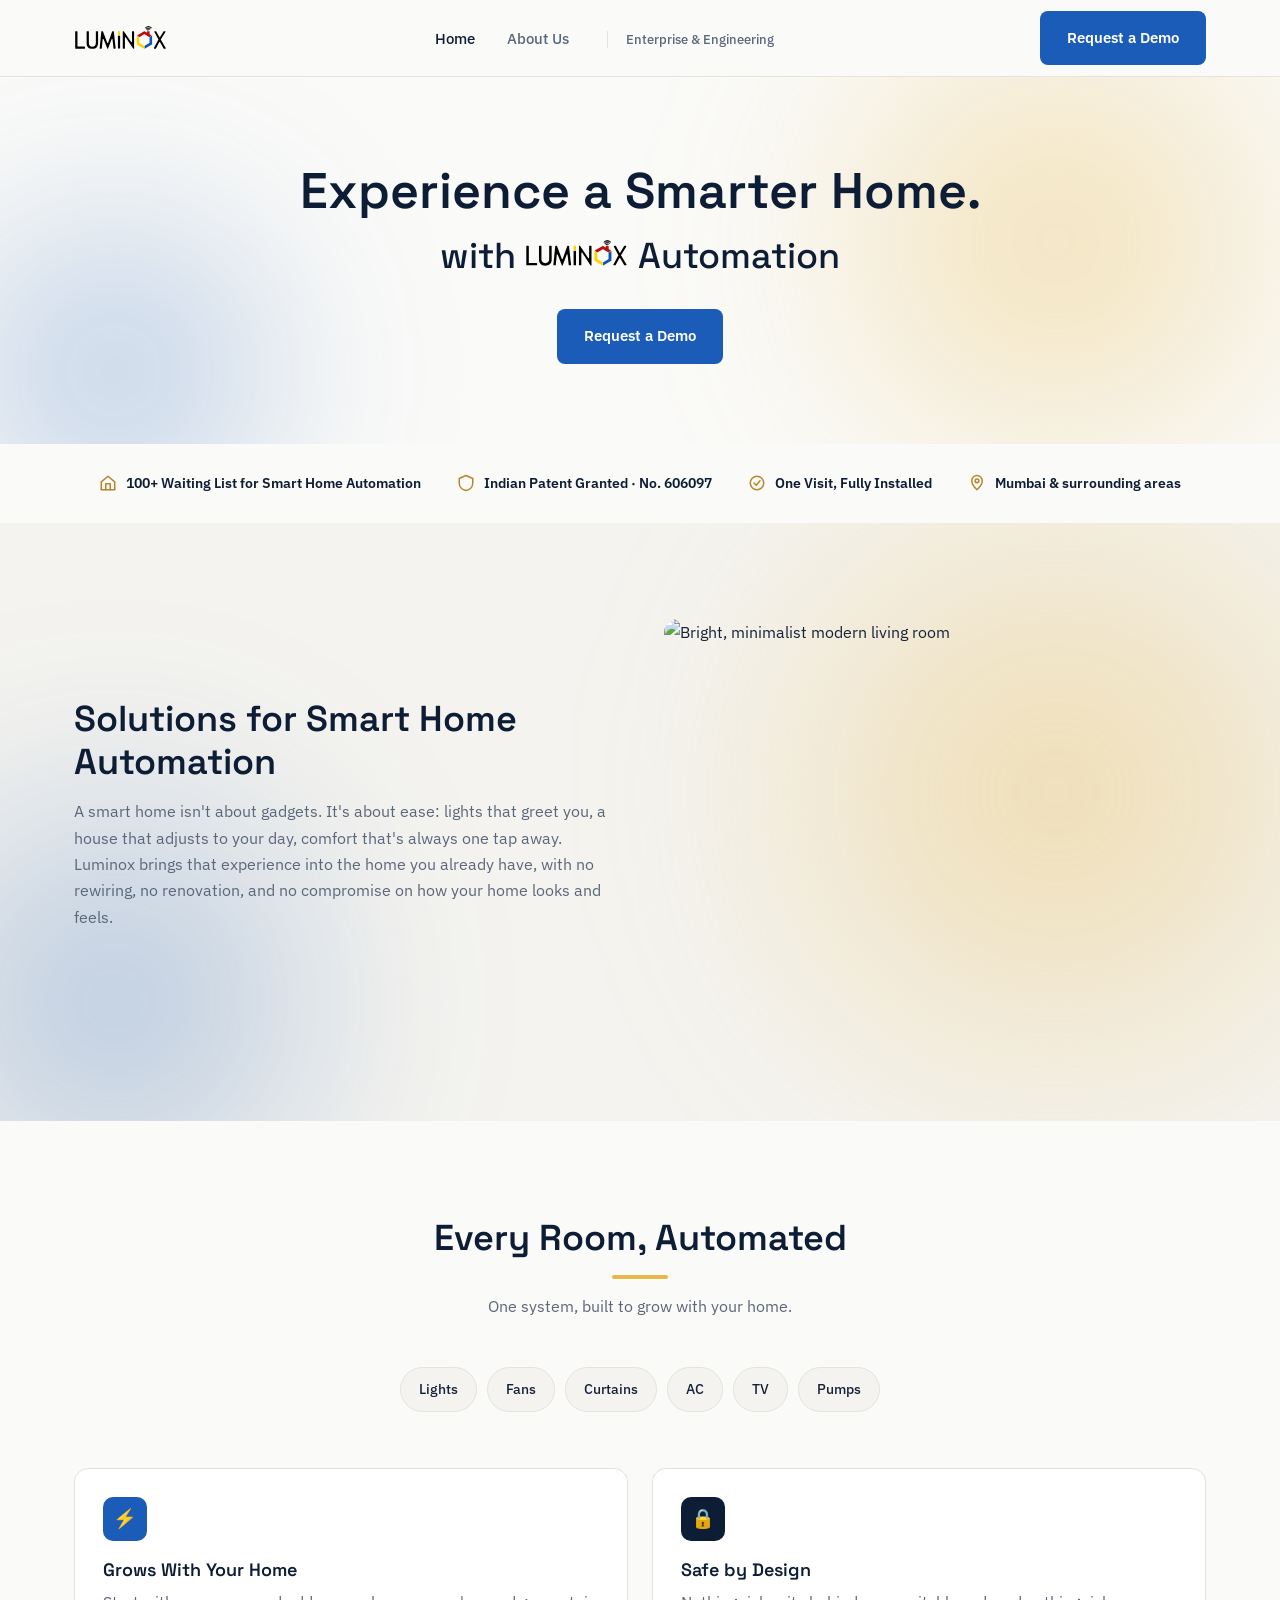
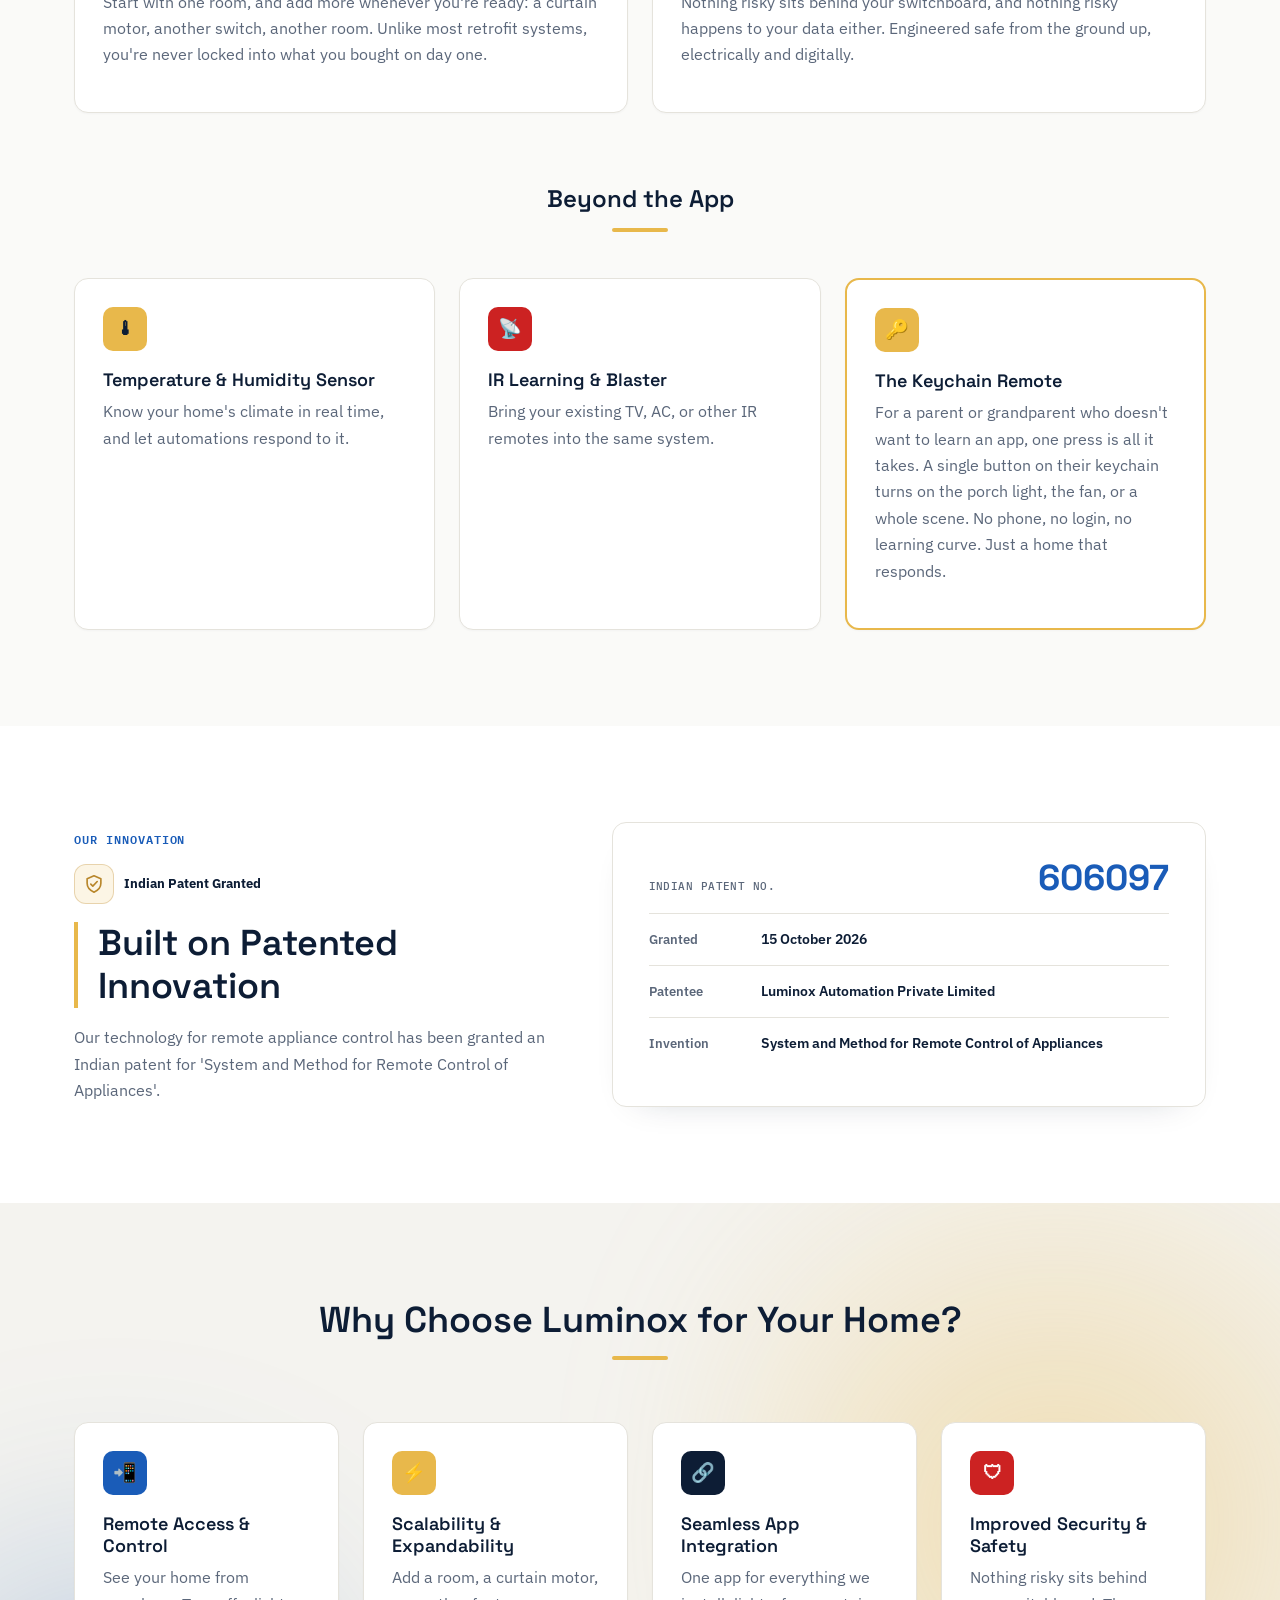
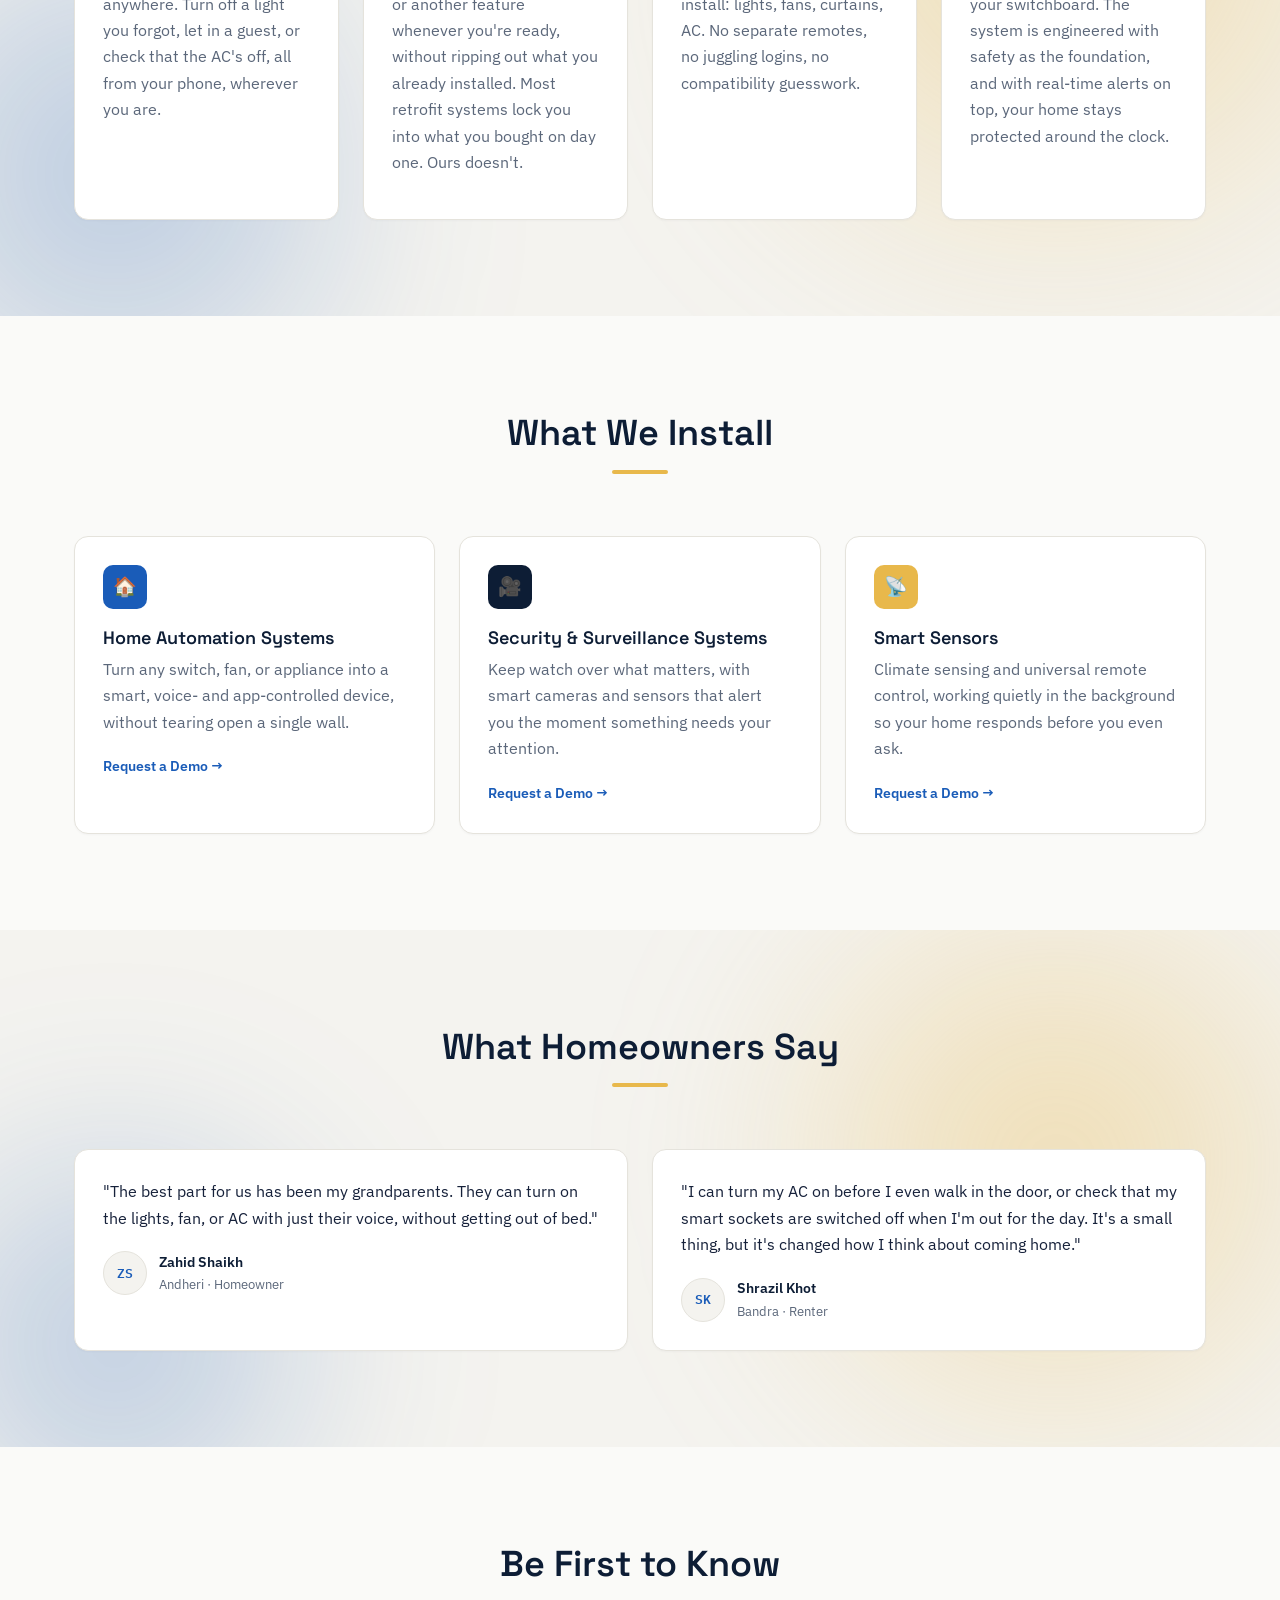
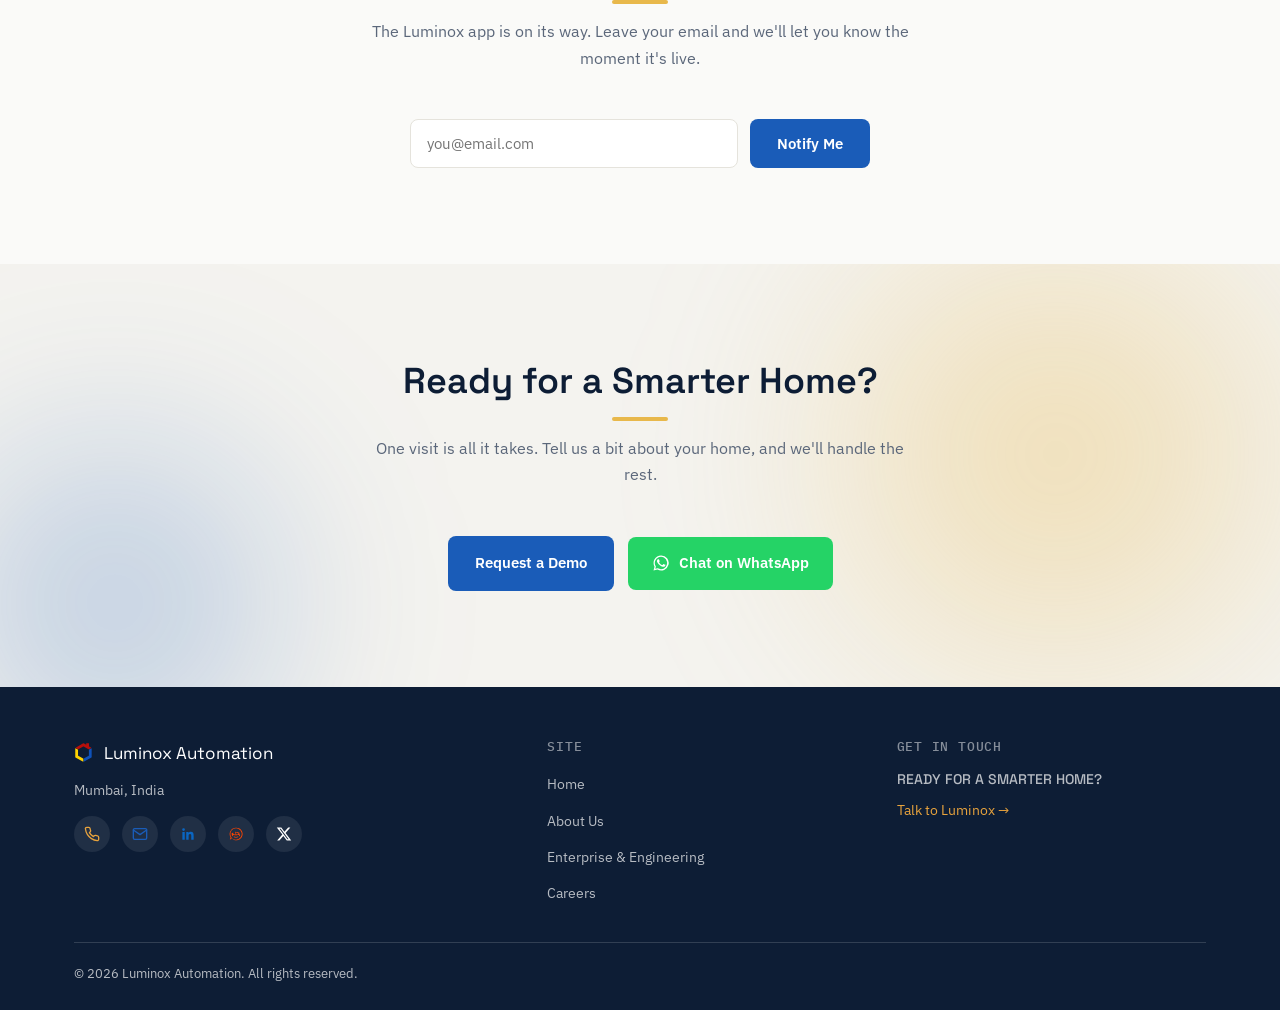
==== commit ca8c64f7: "Mark decorative trust-strip icons as hidden from assistive tech" ====
--- a/index.html
+++ b/index.html
@@ -44,7 +44,7 @@
   <div class="container">
     <div class="trust-strip-v2">
       <span class="trust-strip-v2__item">
-        <svg viewBox="0 0 24 24" fill="none" stroke="currentColor" stroke-width="2" stroke-linecap="round" stroke-linejoin="round"><path d="M3 10.5 12 3l9 7.5V21H3z"/><path d="M9 21v-8h6v8"/></svg>
+        <svg viewBox="0 0 24 24" fill="none" stroke="currentColor" stroke-width="2" stroke-linecap="round" stroke-linejoin="round" aria-hidden="true"><path d="M3 10.5 12 3l9 7.5V21H3z"/><path d="M9 21v-8h6v8"/></svg>
         100+ Waiting List for Smart Home Automation
       </span>
       <span class="trust-strip-v2__item trust-strip-v2__item--patent">
@@ -52,11 +52,11 @@
         <span>Indian Patent Granted · No. 606097</span>
       </span>
       <span class="trust-strip-v2__item">
-        <svg viewBox="0 0 24 24" fill="none" stroke="currentColor" stroke-width="2" stroke-linecap="round" stroke-linejoin="round"><circle cx="12" cy="12" r="9"/><path d="M8 12l3 3 5-6"/></svg>
+        <svg viewBox="0 0 24 24" fill="none" stroke="currentColor" stroke-width="2" stroke-linecap="round" stroke-linejoin="round" aria-hidden="true"><circle cx="12" cy="12" r="9"/><path d="M8 12l3 3 5-6"/></svg>
         One Visit, Fully Installed
       </span>
       <span class="trust-strip-v2__item">
-        <svg viewBox="0 0 24 24" fill="none" stroke="currentColor" stroke-width="2" stroke-linecap="round" stroke-linejoin="round"><path d="M12 21s7-6.5 7-12a7 7 0 1 0-14 0c0 5.5 7 12 7 12z"/><circle cx="12" cy="9" r="2.5"/></svg>
+        <svg viewBox="0 0 24 24" fill="none" stroke="currentColor" stroke-width="2" stroke-linecap="round" stroke-linejoin="round" aria-hidden="true"><path d="M12 21s7-6.5 7-12a7 7 0 1 0-14 0c0 5.5 7 12 7 12z"/><circle cx="12" cy="9" r="2.5"/></svg>
         Mumbai &amp; surrounding areas
       </span>
     </div>
--- a/styles.css
+++ b/styles.css
@@ -405,7 +405,7 @@
   overflow-wrap: anywhere;
 }
 .patent-highlight {
-  background: var(--surface-alt);
+  background: var(--surface);
 }
 .patent-highlight__grid {
   display: grid;
@@ -416,7 +416,7 @@
 .patent-highlight__eyebrow {
   display: inline-block;
   margin-bottom: 14px;
-  color: var(--amber-text);
+  color: var(--blue);
   font-family: var(--font-mono);
   font-size: 12px;
   font-weight: 600;
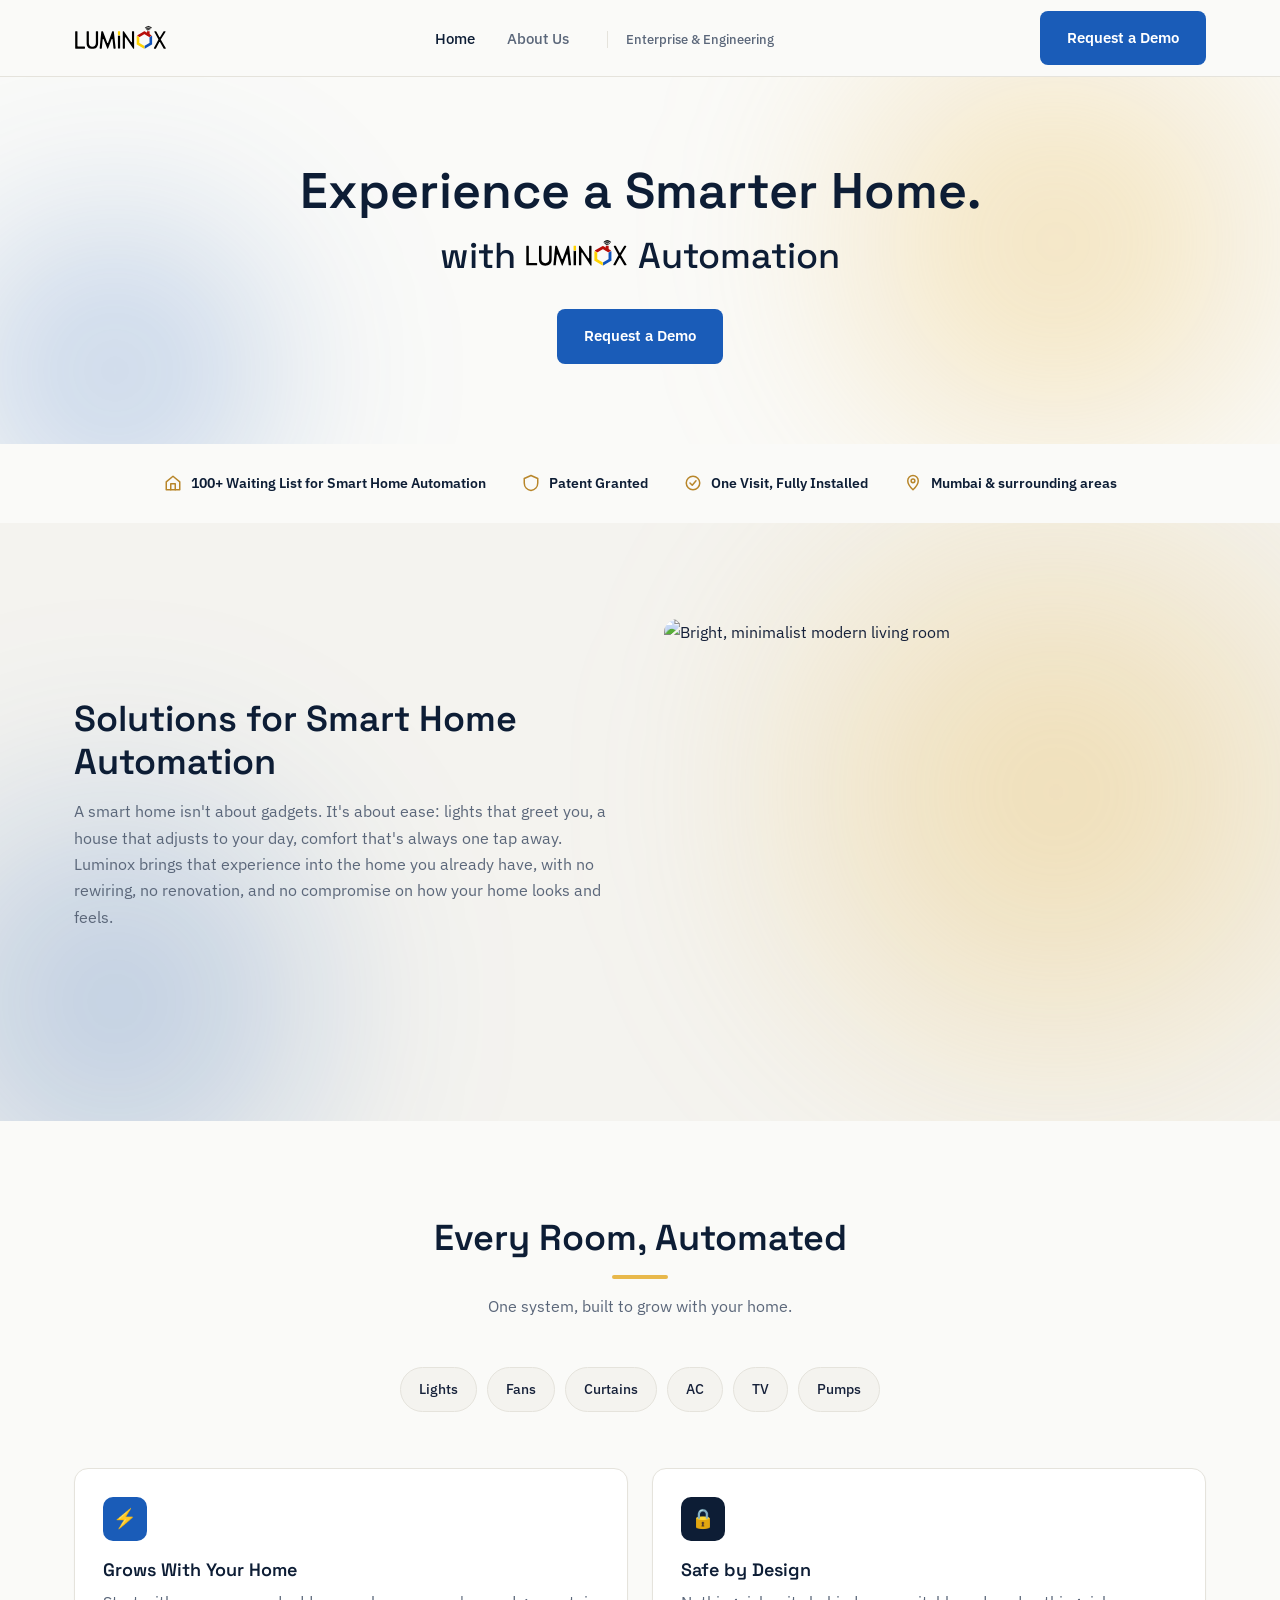
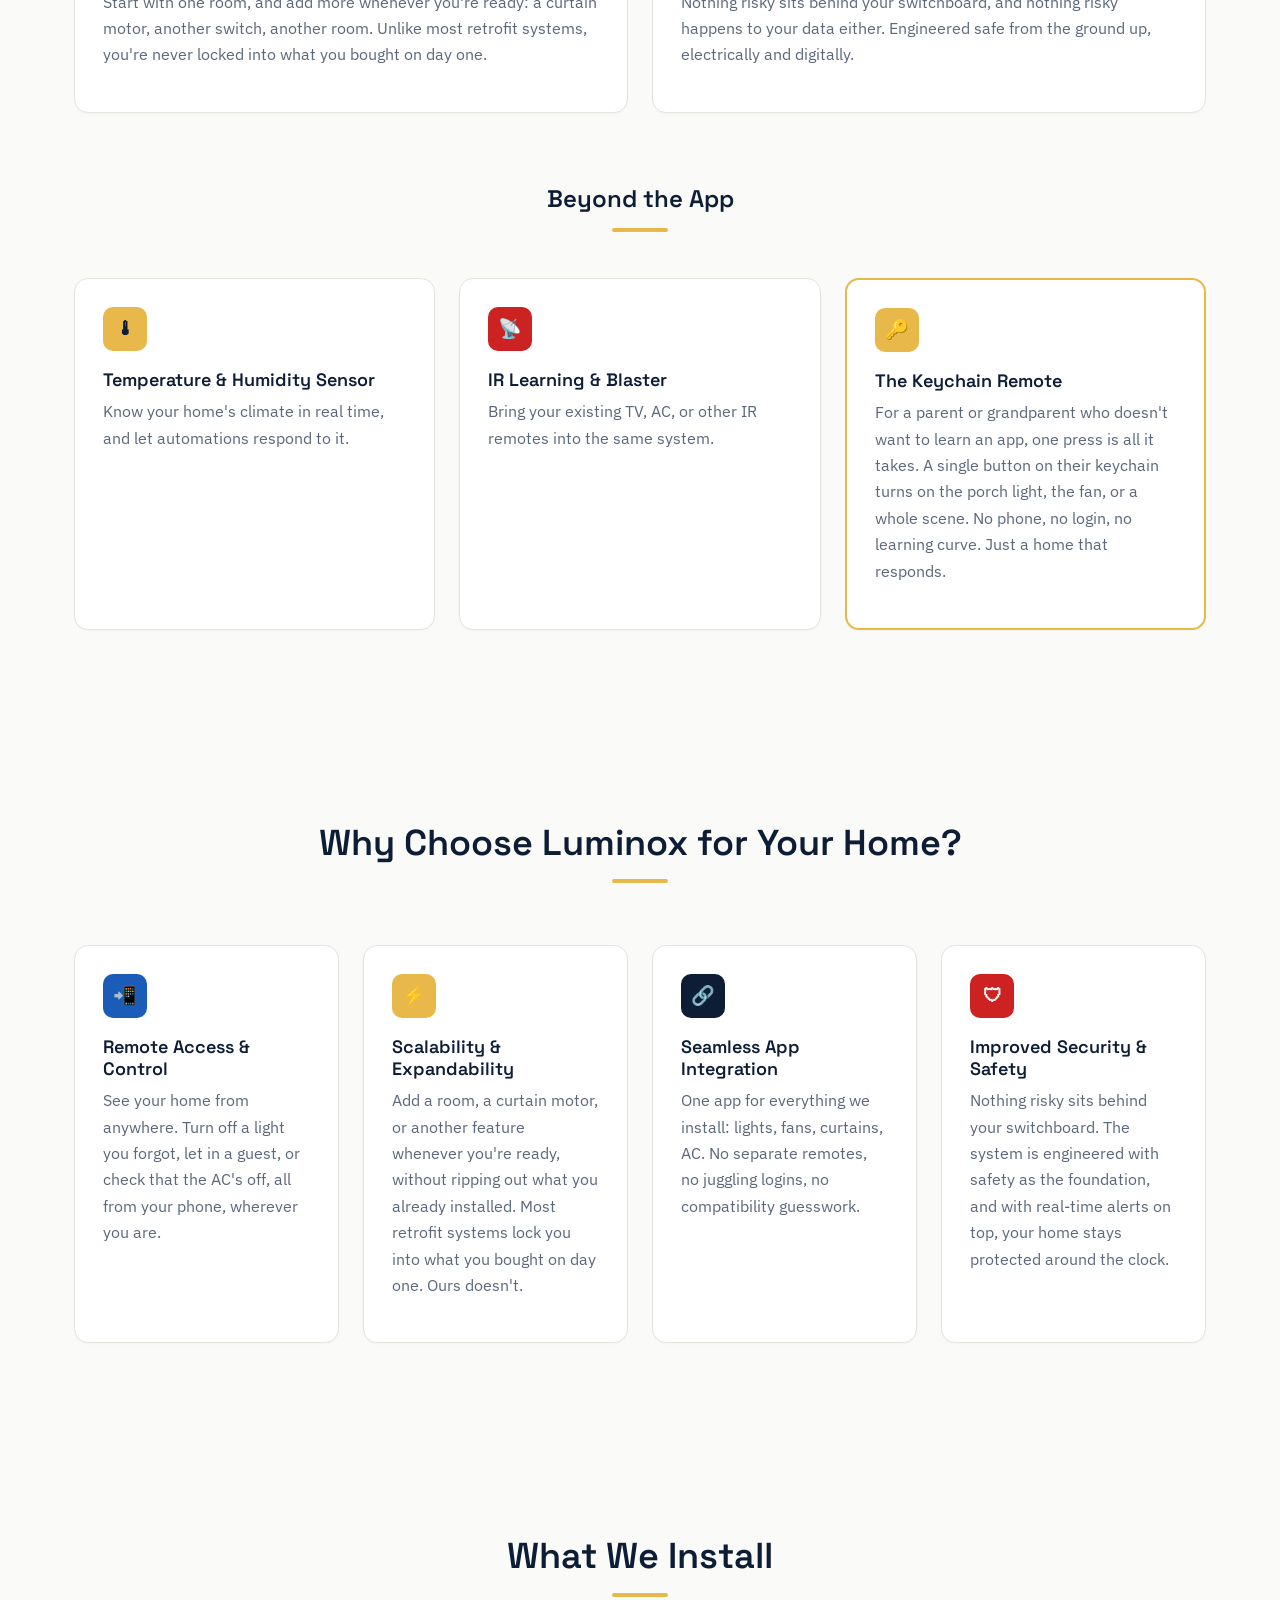
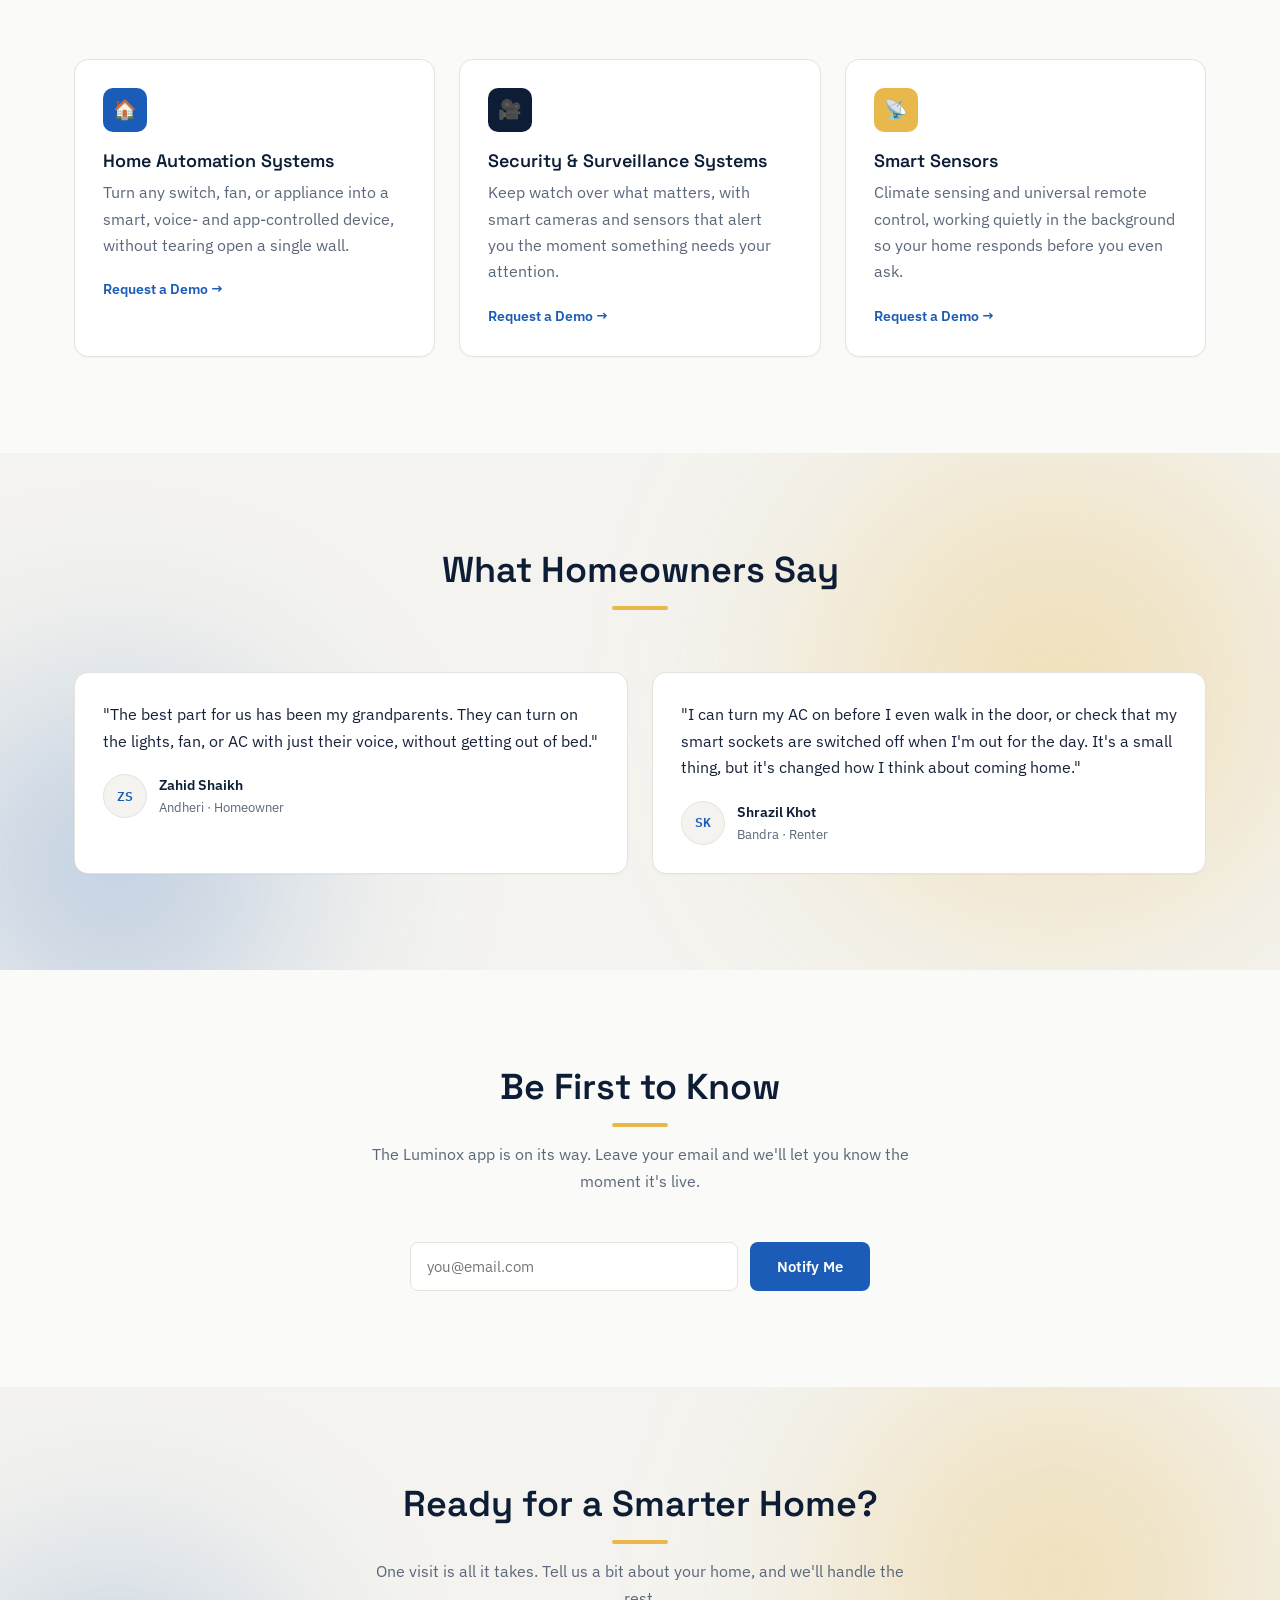
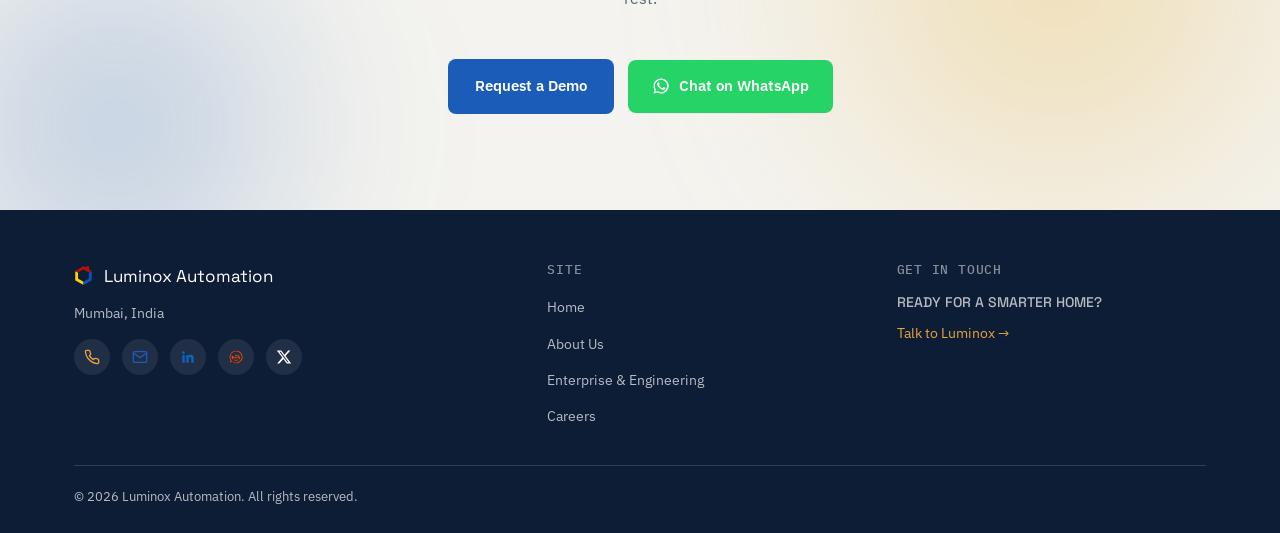
==== commit ed7eea22: "Simplify public patent messaging on homepage" ====
--- a/index.html
+++ b/index.html
@@ -4,7 +4,7 @@
   <meta charset="UTF-8">
   <meta name="viewport" content="width=device-width, initial-scale=1.0">
   <title>Luminox Automation | Experience the Future of Smart Home Living</title>
-  <meta name="description" content="Luminox Automation brings smart-home control and remote appliance automation to Indian homes. Explore our technology and Indian Patent No. 606097.">
+  <meta name="description" content="Luminox Automation brings smart-home control and remote appliance automation to Indian homes. Explore our smart home solutions.">
   <link rel="icon" type="image/svg+xml" href="logo-icon.svg">
   <link rel="preconnect" href="https://fonts.googleapis.com">
   <link rel="preconnect" href="https://fonts.gstatic.com" crossorigin>
@@ -49,7 +49,7 @@
       </span>
       <span class="trust-strip-v2__item trust-strip-v2__item--patent">
         <svg viewBox="0 0 24 24" fill="none" stroke="currentColor" stroke-width="2" stroke-linecap="round" stroke-linejoin="round" aria-hidden="true"><path d="M12 2 3 6v6c0 5 3.8 9 9 10 5.2-1 9-5 9-10V6l-9-4z"/></svg>
-        <span>Indian Patent Granted · No. 606097</span>
+        <span>Patent Granted</span>
       </span>
       <span class="trust-strip-v2__item">
         <svg viewBox="0 0 24 24" fill="none" stroke="currentColor" stroke-width="2" stroke-linecap="round" stroke-linejoin="round" aria-hidden="true"><circle cx="12" cy="12" r="9"/><path d="M8 12l3 3 5-6"/></svg>
@@ -130,43 +130,7 @@
     </div>
   </section>
 
-  <section class="section patent-highlight" aria-labelledby="patent-highlight-title">
-    <div class="container patent-highlight__grid">
-      <div class="patent-highlight__copy">
-        <span class="patent-highlight__eyebrow">OUR INNOVATION</span>
-        <div class="patent-highlight__status">
-          <span class="patent-highlight__status-icon" aria-hidden="true">
-            <svg viewBox="0 0 24 24" fill="none" stroke="currentColor" stroke-width="1.8" stroke-linecap="round" stroke-linejoin="round"><path d="M12 3 4.5 6.2v5.1c0 4.5 3.2 7.8 7.5 9.7 4.3-1.9 7.5-5.2 7.5-9.7V6.2L12 3z"/><path d="m8.5 12.1 2.2 2.2 4.8-5"/></svg>
-          </span>
-          <span>Indian Patent Granted</span>
-        </div>
-        <h2 class="section__title patent-highlight__title" id="patent-highlight-title">Built on Patented Innovation</h2>
-        <p>Our technology for remote appliance control has been granted an Indian patent for 'System and Method for Remote Control of Appliances'.</p>
-      </div>
-      <div class="patent-highlight__details">
-        <div class="patent-highlight__number">
-          <span>Indian Patent No.</span>
-          <strong>606097</strong>
-        </div>
-        <dl class="patent-highlight__facts">
-          <div>
-            <dt>Granted</dt>
-            <dd>15 October 2026</dd>
-          </div>
-          <div>
-            <dt>Patentee</dt>
-            <dd>Luminox Automation Private Limited</dd>
-          </div>
-          <div>
-            <dt>Invention</dt>
-            <dd>System and Method for Remote Control of Appliances</dd>
-          </div>
-        </dl>
-      </div>
-    </div>
-  </section>
-
-  <section class="section section--alt glow-accent">
+  <section class="section patent-highliglow-accent">
     <div class="container">
       <div class="section__header section__header--center">
         <h2 class="section__title">Why Choose Luminox for Your Home?</h2>
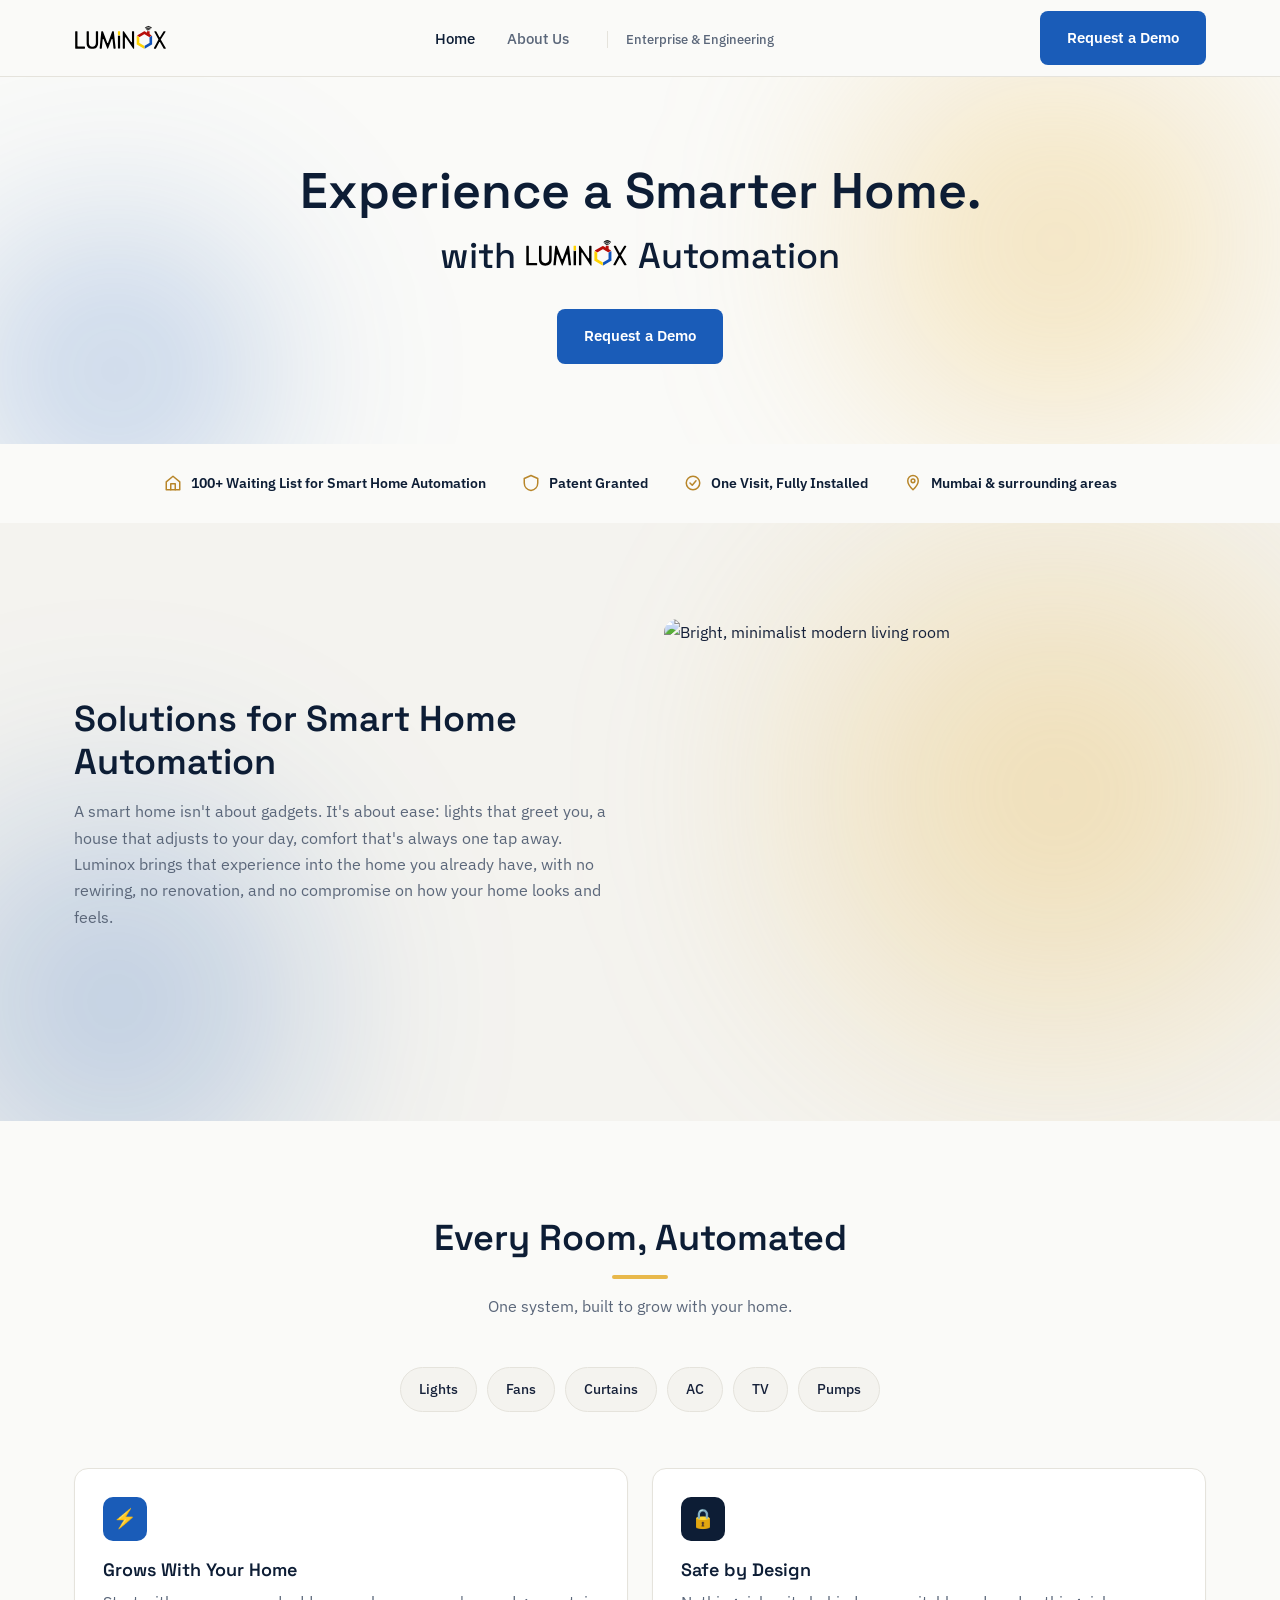
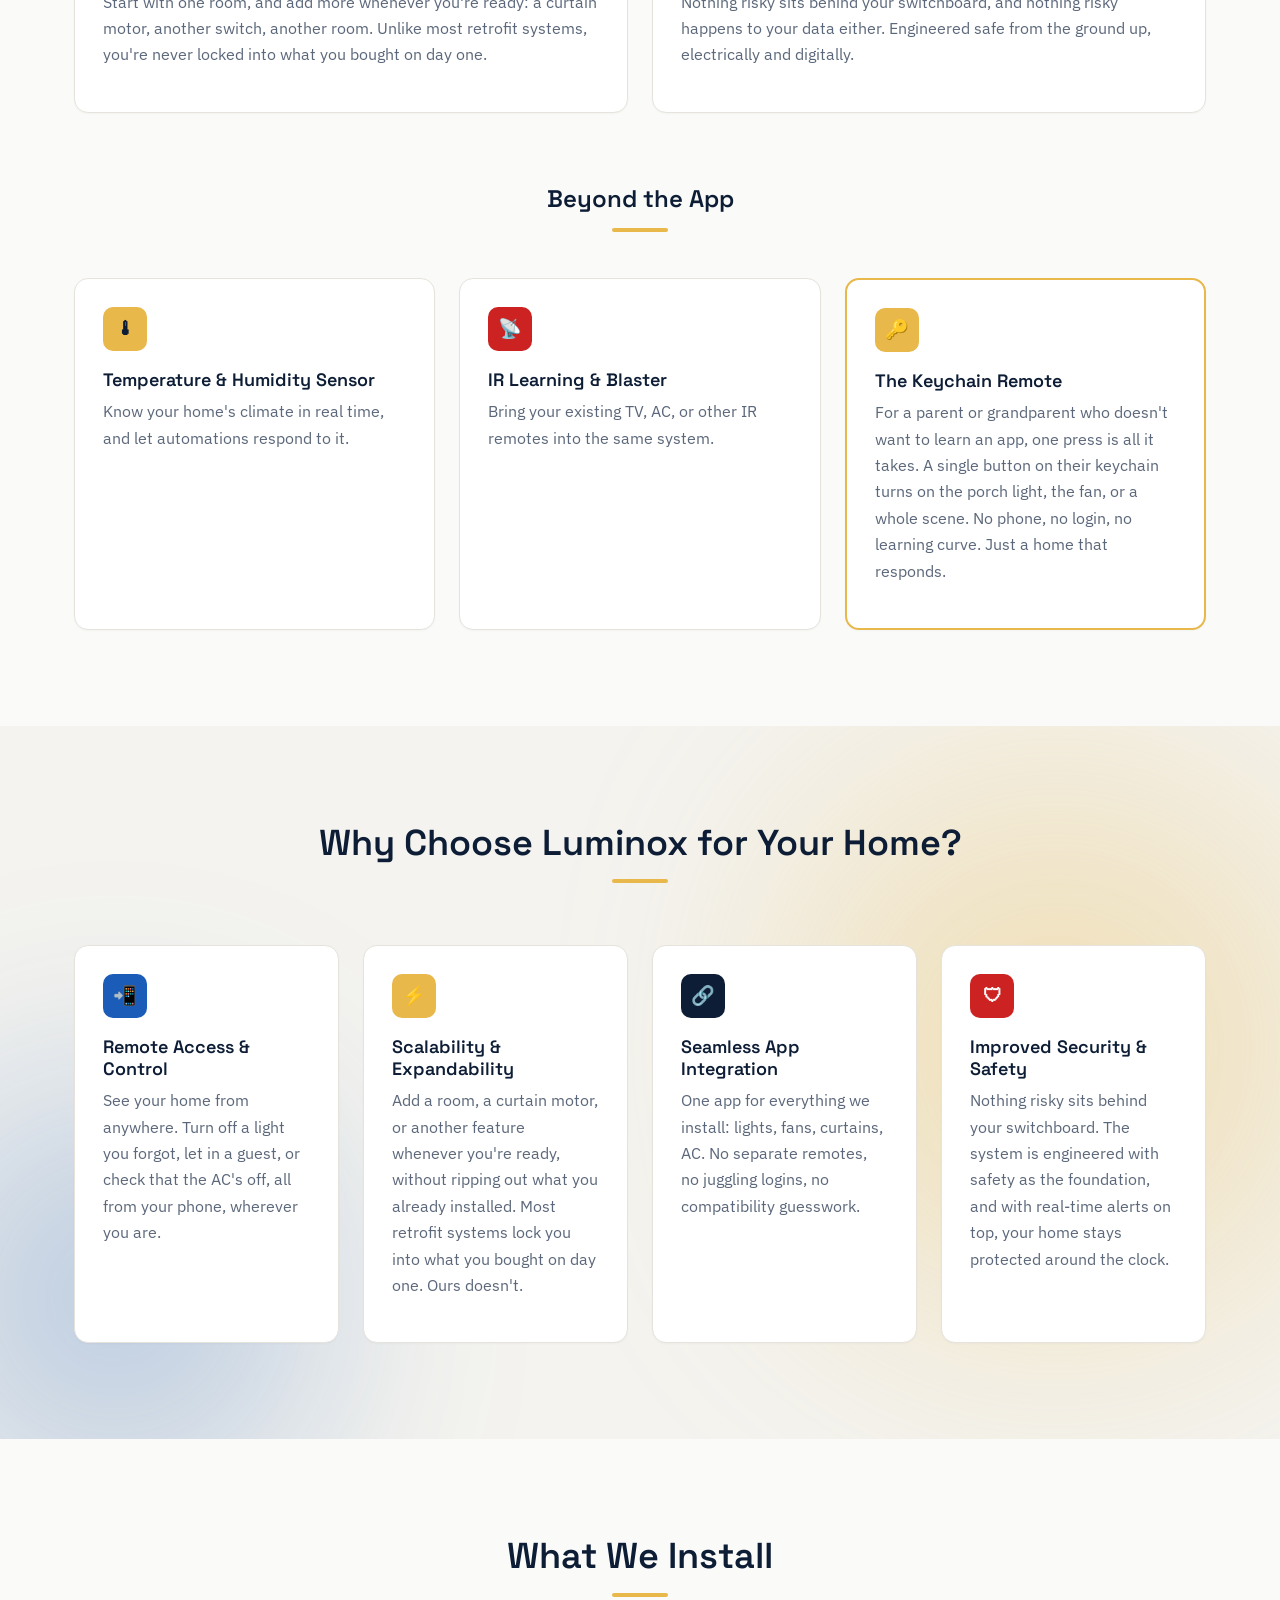
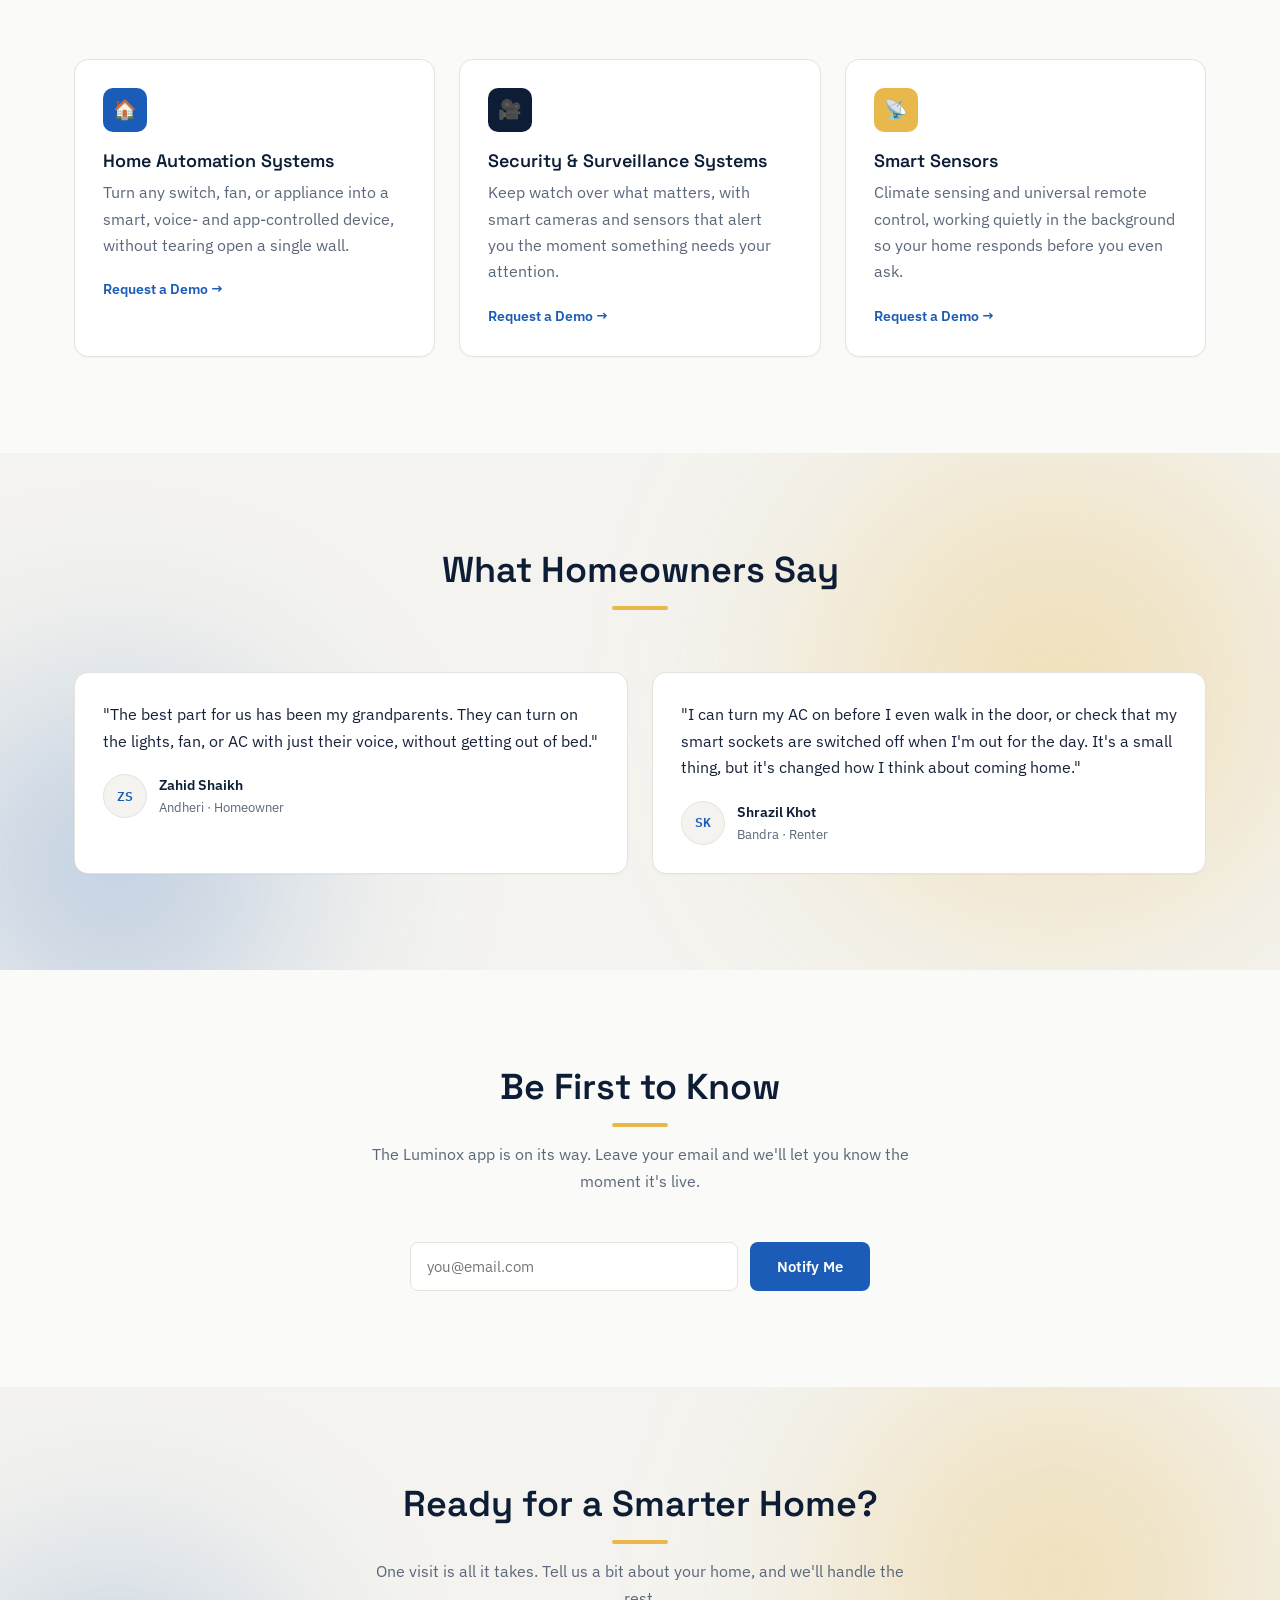
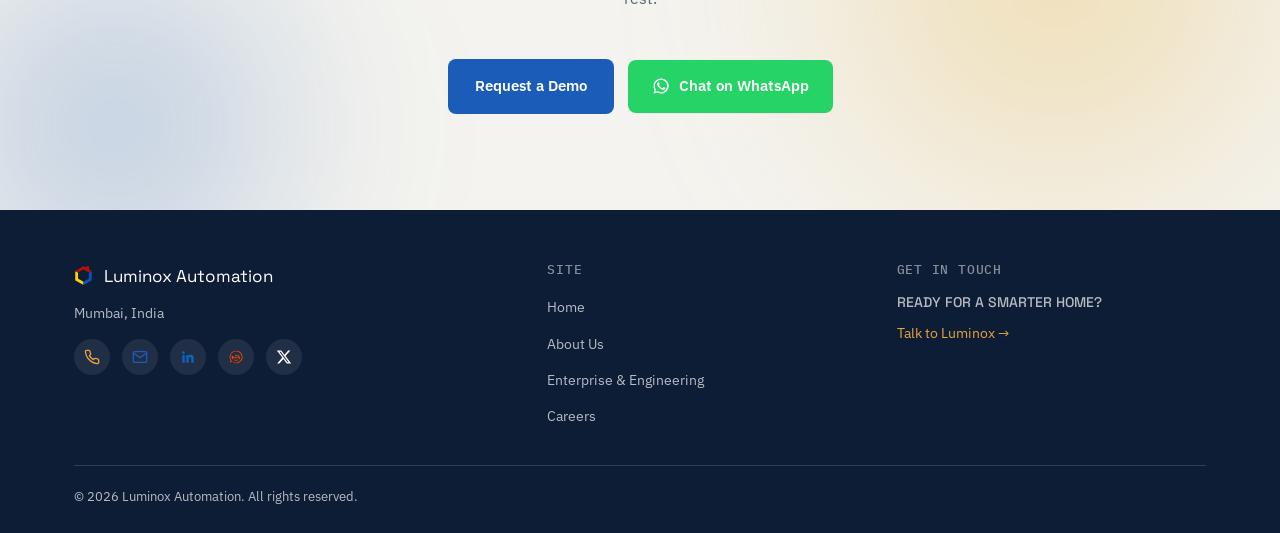
==== commit 0609afb0: "Preserve homepage section styling after patent section removal" ====
--- a/index.html
+++ b/index.html
@@ -130,7 +130,7 @@
     </div>
   </section>
 
-  <section class="section patent-highliglow-accent">
+  <section class="section section--alt glow-accent">
     <div class="container">
       <div class="section__header section__header--center">
         <h2 class="section__title">Why Choose Luminox for Your Home?</h2>
--- a/styles.css
+++ b/styles.css
@@ -396,131 +396,6 @@
 .trust-strip-v2__item svg { width: 18px; height: 18px; color: var(--amber-text); flex-shrink: 0; }
 .trust-strip-v2__item--placeholder { color: var(--text-muted); font-weight: 500; font-style: italic; }
 
-/* ===== Granted patent highlight (homepage) ===== */
-.trust-strip-v2__item--patent {
-  min-width: 0;
-}
-.trust-strip-v2__item--patent > span {
-  min-width: 0;
-  overflow-wrap: anywhere;
-}
-.patent-highlight {
-  background: var(--surface);
-}
-.patent-highlight__grid {
-  display: grid;
-  grid-template-columns: minmax(0, .9fr) minmax(0, 1.1fr);
-  gap: clamp(24px, 4vw, 56px);
-  align-items: center;
-}
-.patent-highlight__eyebrow {
-  display: inline-block;
-  margin-bottom: 14px;
-  color: var(--blue);
-  font-family: var(--font-mono);
-  font-size: 12px;
-  font-weight: 600;
-  letter-spacing: .08em;
-}
-.patent-highlight__status {
-  display: flex;
-  align-items: center;
-  gap: 10px;
-  margin-bottom: 18px;
-  color: var(--navy);
-  font-size: 13px;
-  font-weight: 700;
-}
-.patent-highlight__status-icon {
-  display: inline-flex;
-  width: 40px;
-  height: 40px;
-  flex: 0 0 40px;
-  align-items: center;
-  justify-content: center;
-  border: 1px solid rgba(184, 134, 42, .3);
-  border-radius: 12px;
-  background: rgba(232, 184, 75, .14);
-  color: var(--amber-text);
-}
-.patent-highlight__status-icon svg {
-  width: 22px;
-  height: 22px;
-}
-.patent-highlight__title {
-  margin-bottom: 16px;
-}
-.patent-highlight__copy p {
-  max-width: 560px;
-  margin-bottom: 0;
-}
-.patent-highlight__details {
-  min-width: 0;
-  padding: clamp(24px, 3vw, 36px);
-  border: 1px solid var(--border);
-  border-radius: var(--radius-md);
-  background: var(--surface);
-  box-shadow: 0 14px 36px -28px rgba(13, 29, 53, .3);
-}
-.patent-highlight__number {
-  display: flex;
-  align-items: baseline;
-  justify-content: space-between;
-  gap: 12px;
-  flex-wrap: wrap;
-  margin-bottom: 14px;
-}
-.patent-highlight__number span {
-  color: var(--text-muted);
-  font-family: var(--font-mono);
-  font-size: 11px;
-  font-weight: 500;
-  letter-spacing: .04em;
-  text-transform: uppercase;
-}
-.patent-highlight__number strong {
-  color: var(--blue);
-  font-family: var(--font-display);
-  font-size: clamp(28px, 3vw, 36px);
-  line-height: 1.1;
-}
-.patent-highlight__facts {
-  margin: 0;
-}
-.patent-highlight__facts > div {
-  display: grid;
-  grid-template-columns: 96px minmax(0, 1fr);
-  gap: 16px;
-  padding: 15px 0;
-  border-top: 1px solid var(--border);
-}
-.patent-highlight__facts dt {
-  color: var(--text-muted);
-  font-size: 13px;
-  font-weight: 600;
-}
-.patent-highlight__facts dd {
-  min-width: 0;
-  margin: 0;
-  color: var(--navy);
-  font-size: 14px;
-  font-weight: 600;
-  line-height: 1.5;
-  overflow-wrap: anywhere;
-}
-@media (max-width: 780px) {
-  .patent-highlight__grid {
-    grid-template-columns: minmax(0, 1fr);
-    gap: 28px;
-  }
-}
-@media (max-width: 480px) {
-  .patent-highlight__facts > div {
-    grid-template-columns: minmax(0, 1fr);
-    gap: 4px;
-  }
-}
-
 /* ===== Room coverage tags ===== */
 .room-tags { display: flex; flex-wrap: wrap; justify-content: center; gap: 10px; margin: 8px 0 0; }
 .room-tag {
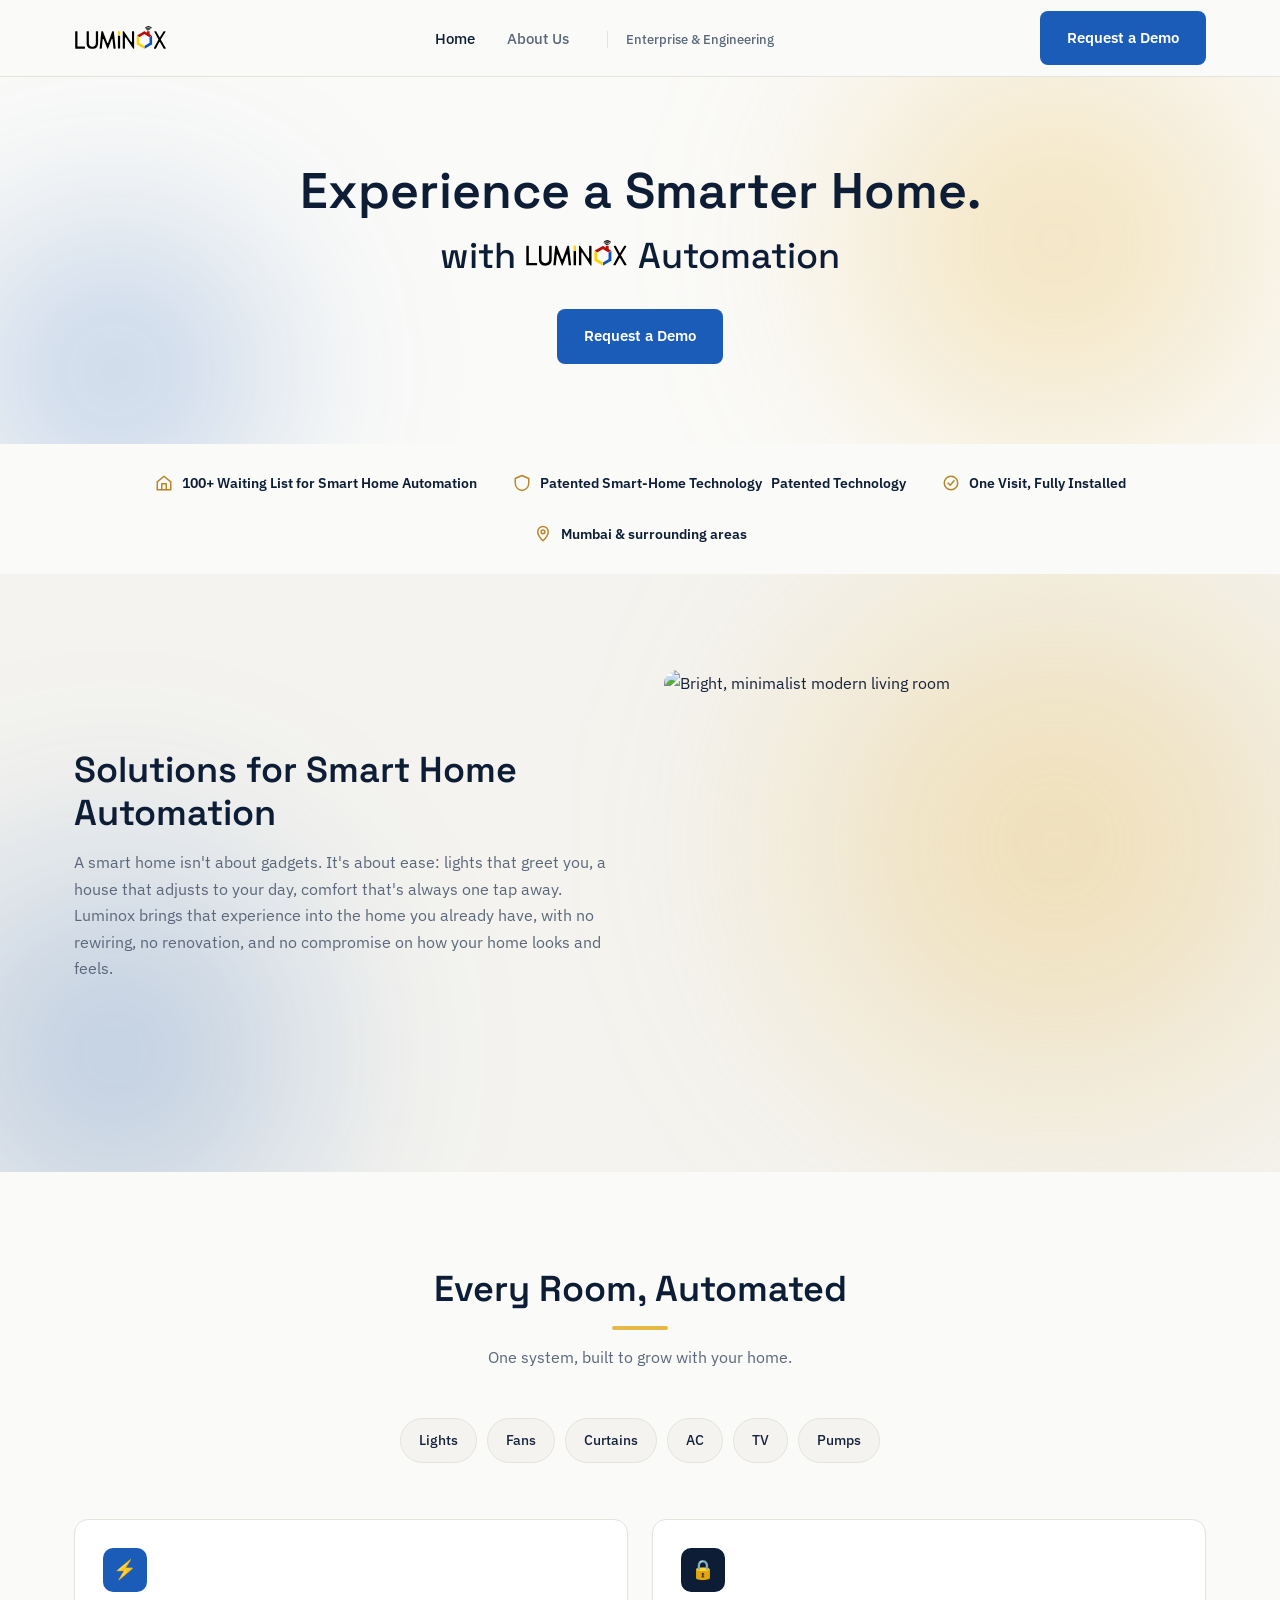
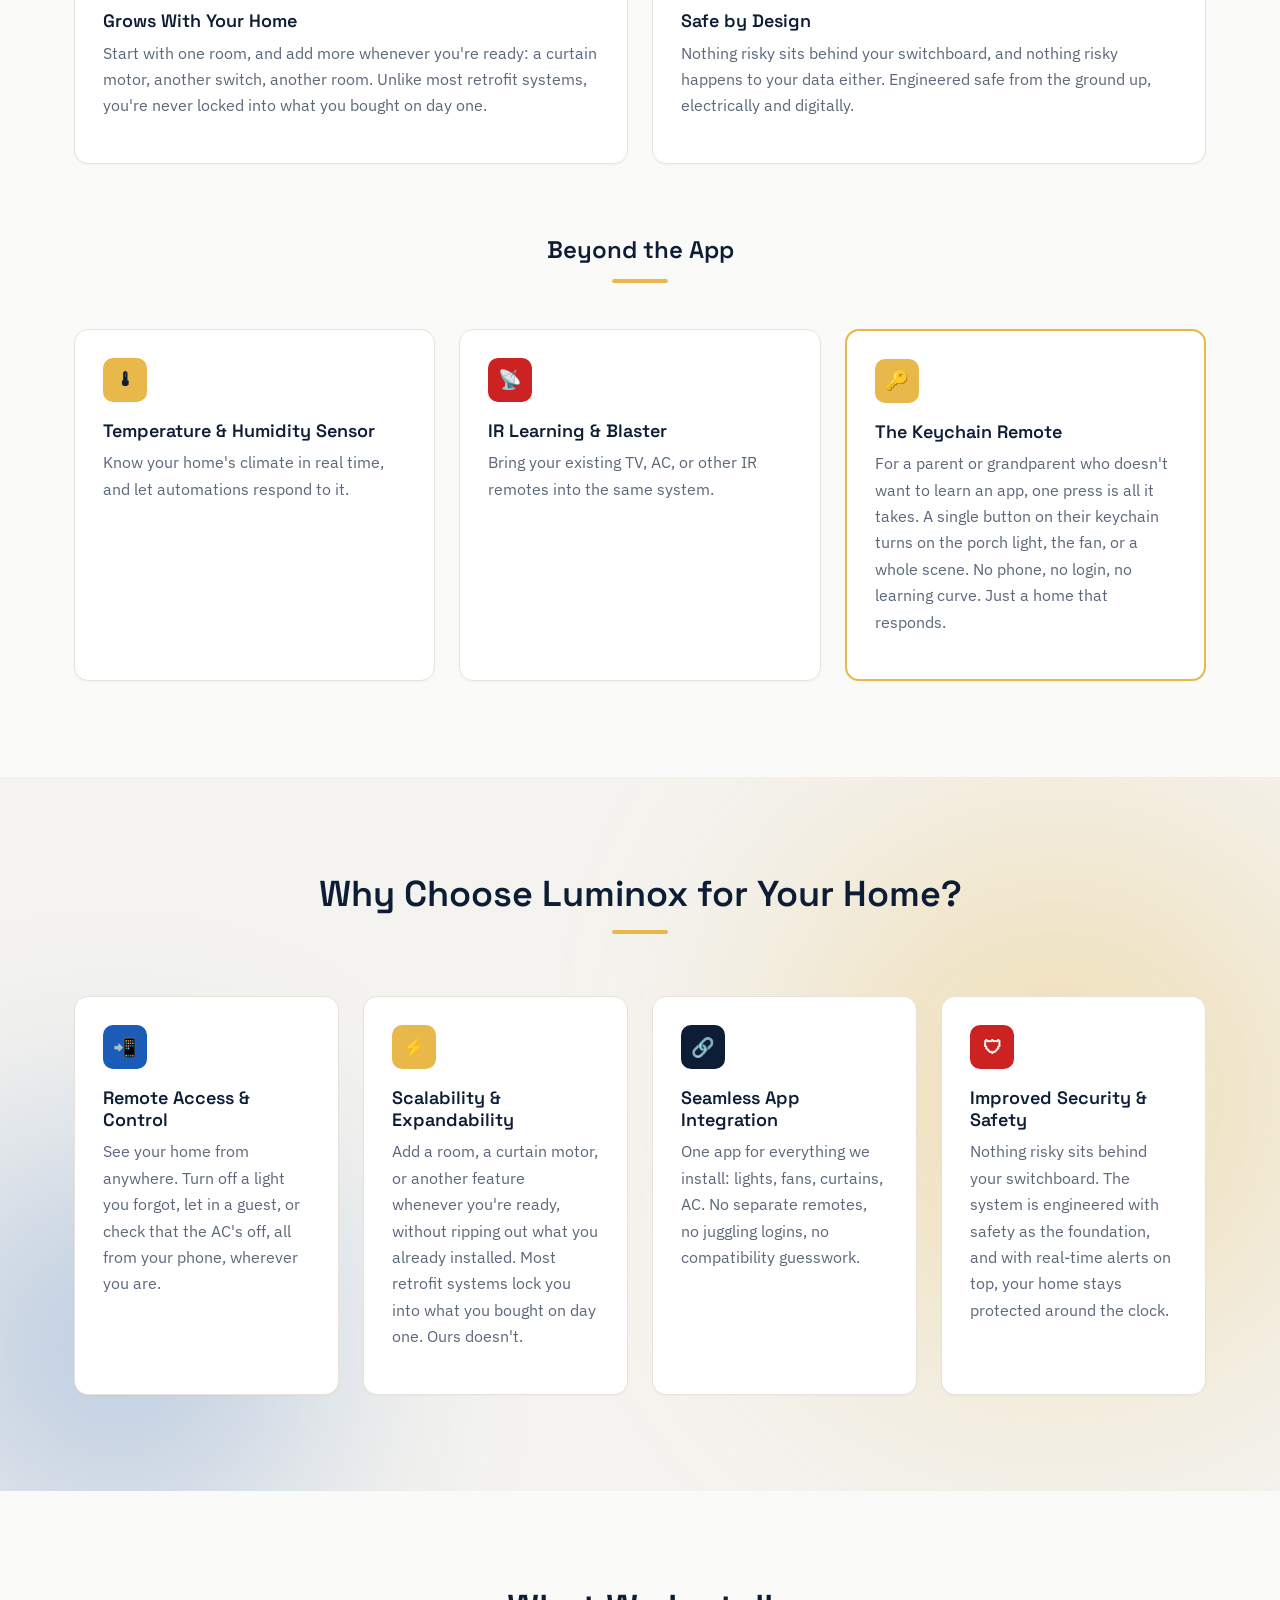
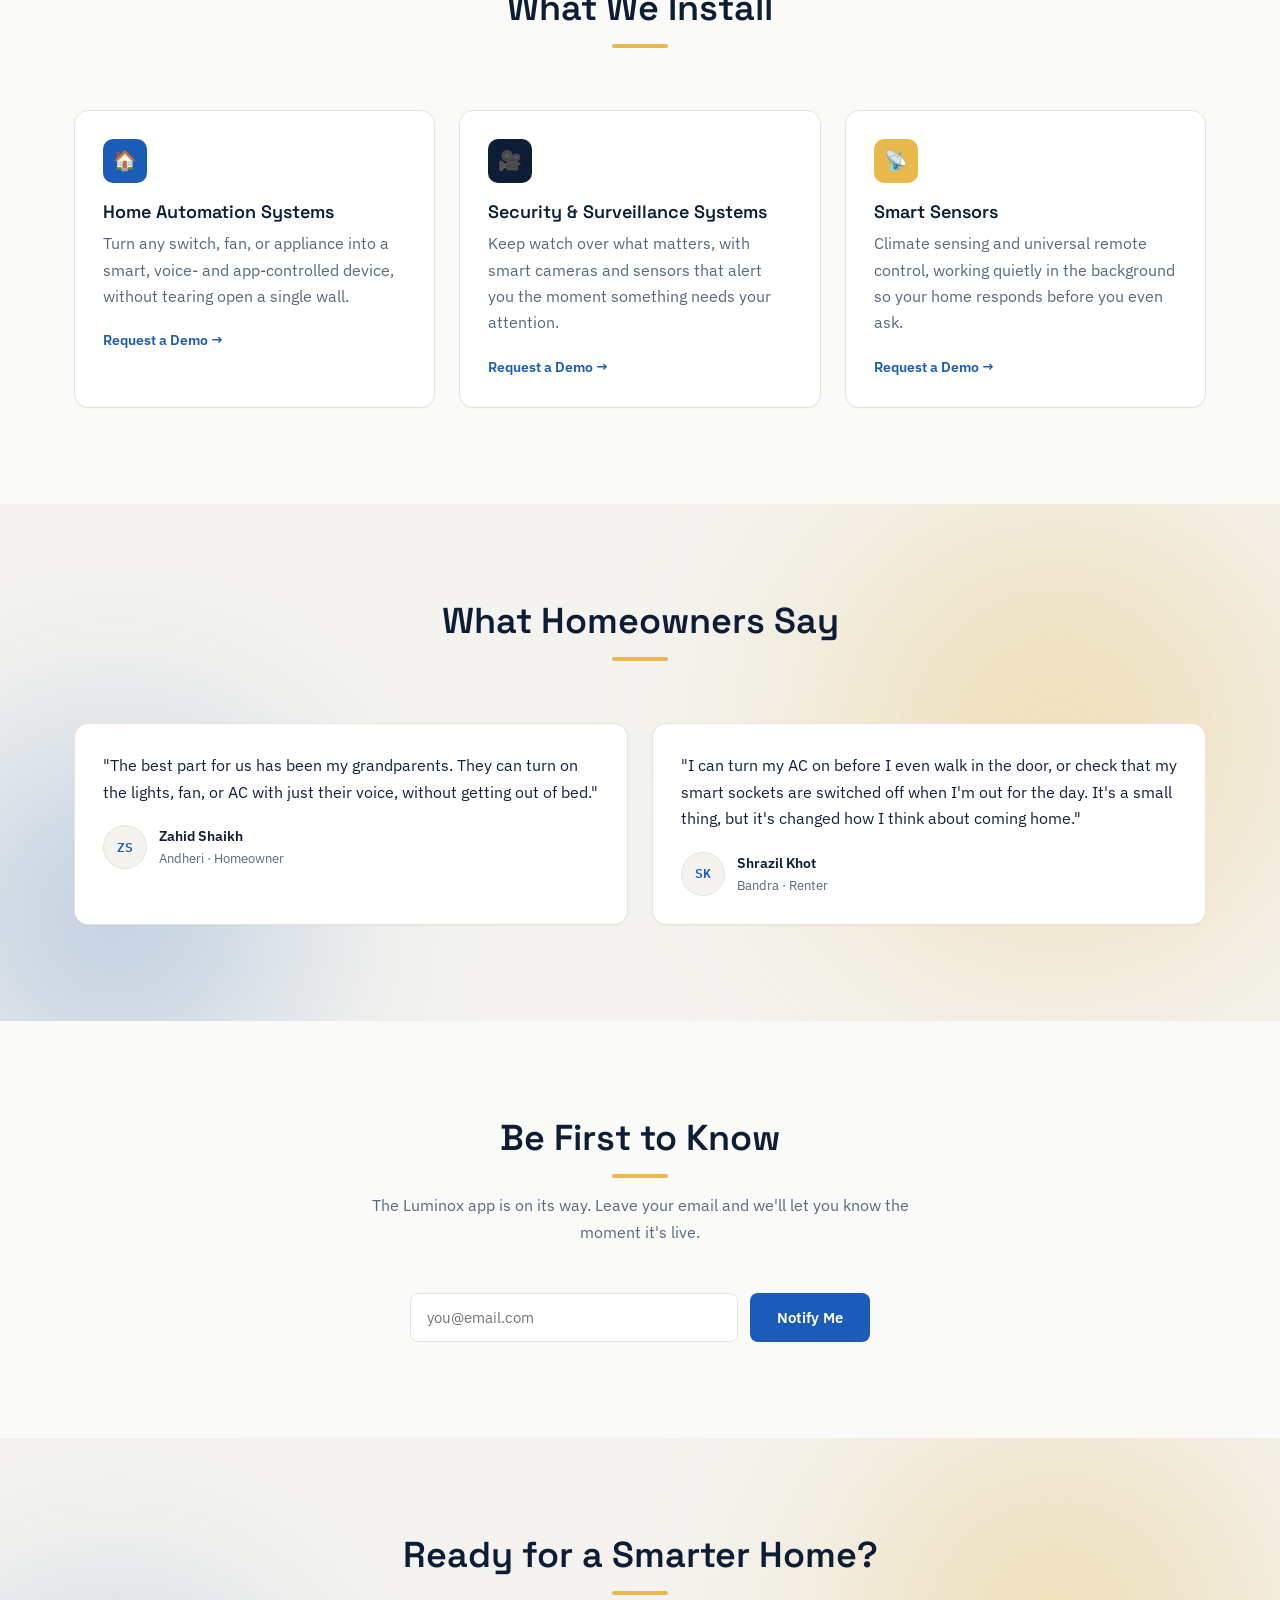
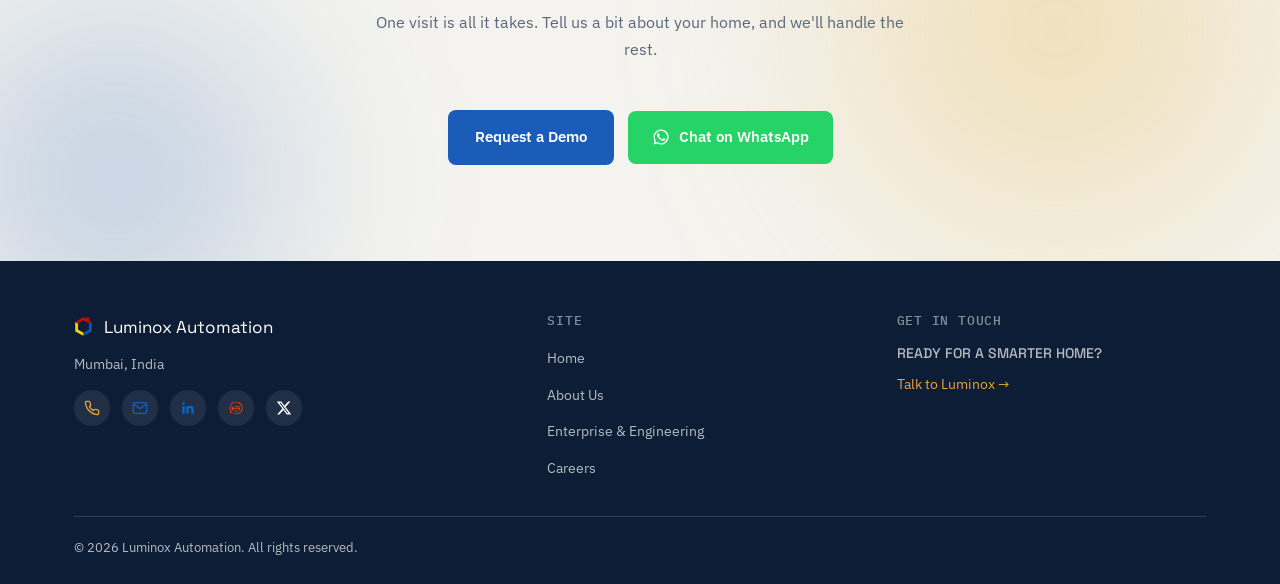
==== commit 542a58a6: "Update patent trust-strip wording for desktop and mobile" ====
--- a/index.html
+++ b/index.html
@@ -49,7 +49,8 @@
       </span>
       <span class="trust-strip-v2__item trust-strip-v2__item--patent">
         <svg viewBox="0 0 24 24" fill="none" stroke="currentColor" stroke-width="2" stroke-linecap="round" stroke-linejoin="round" aria-hidden="true"><path d="M12 2 3 6v6c0 5 3.8 9 9 10 5.2-1 9-5 9-10V6l-9-4z"/></svg>
-        <span>Patent Granted</span>
+        <span class="patent-text--desktop">Patented Smart-Home Technology</span>
+        <span class="patent-text--mobile">Patented Technology</span>
       </span>
       <span class="trust-strip-v2__item">
         <svg viewBox="0 0 24 24" fill="none" stroke="currentColor" stroke-width="2" stroke-linecap="round" stroke-linejoin="round" aria-hidden="true"><circle cx="12" cy="12" r="9"/><path d="M8 12l3 3 5-6"/></svg>
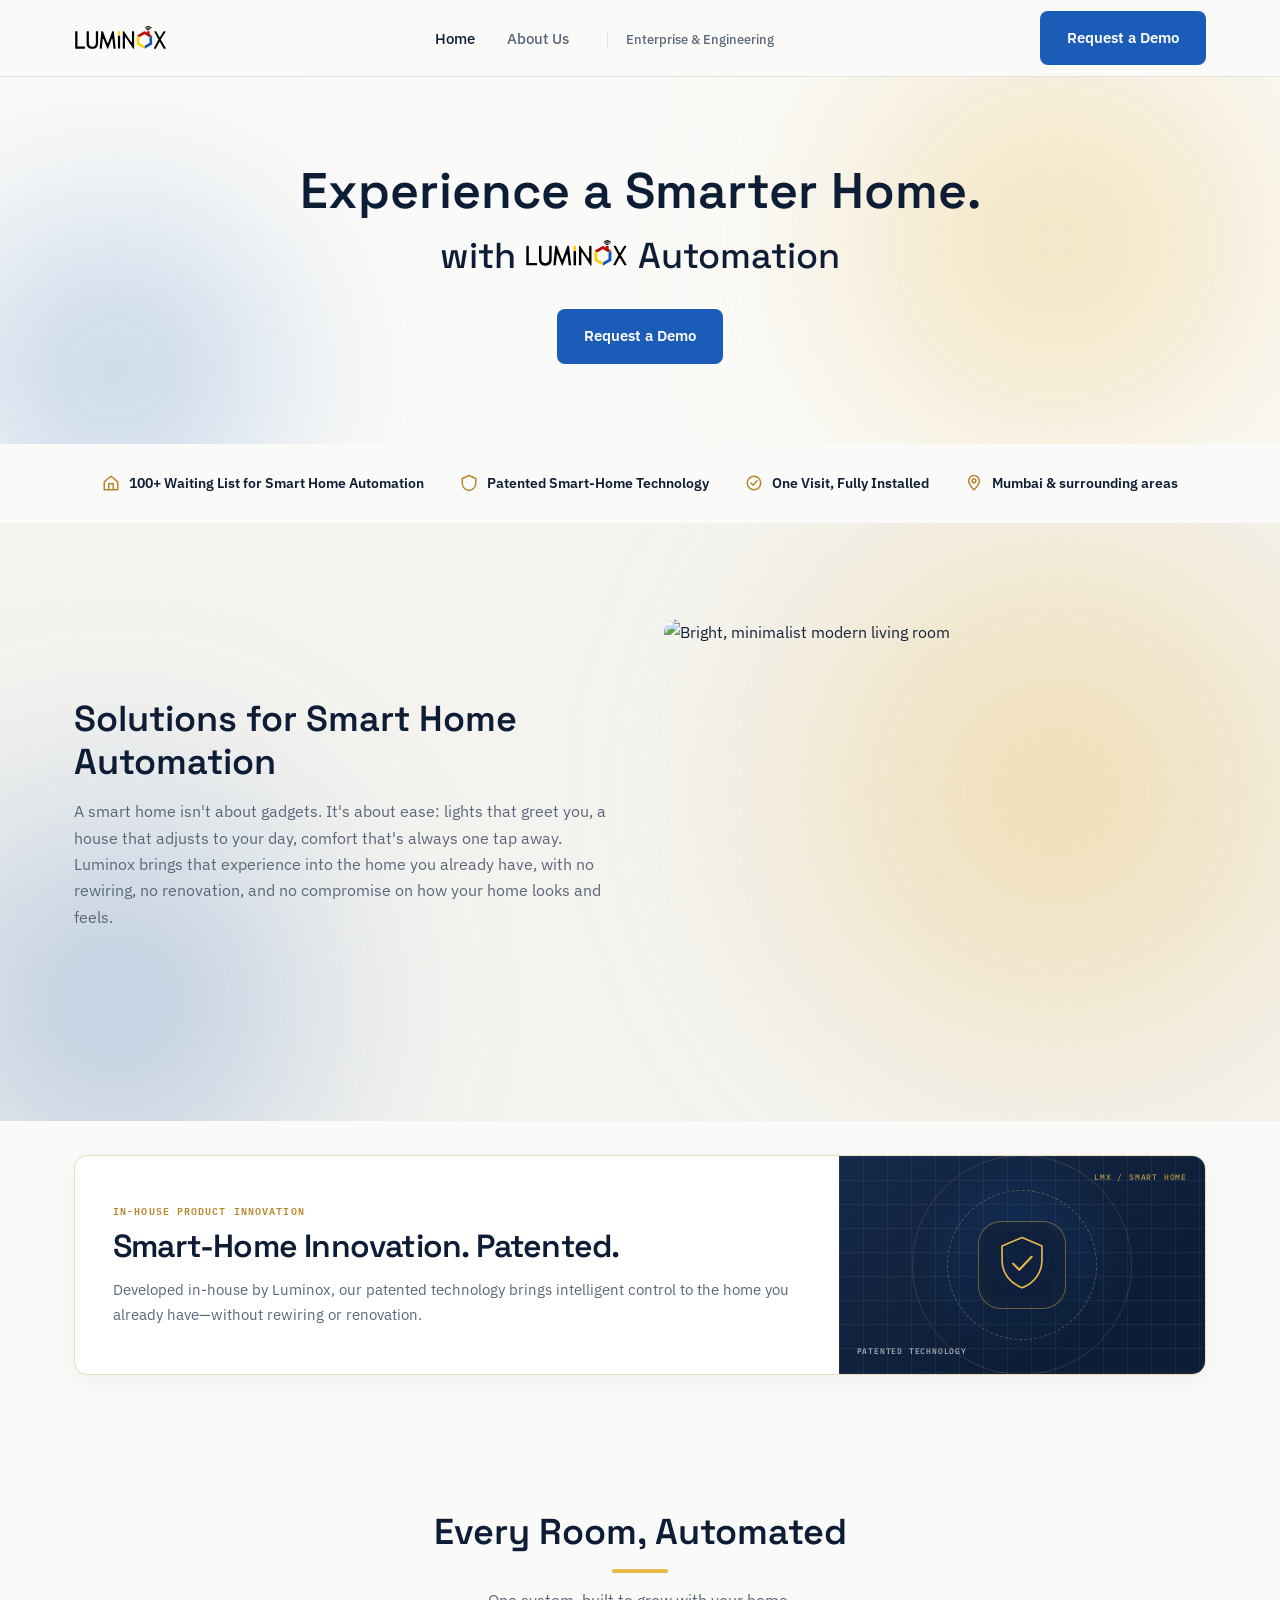
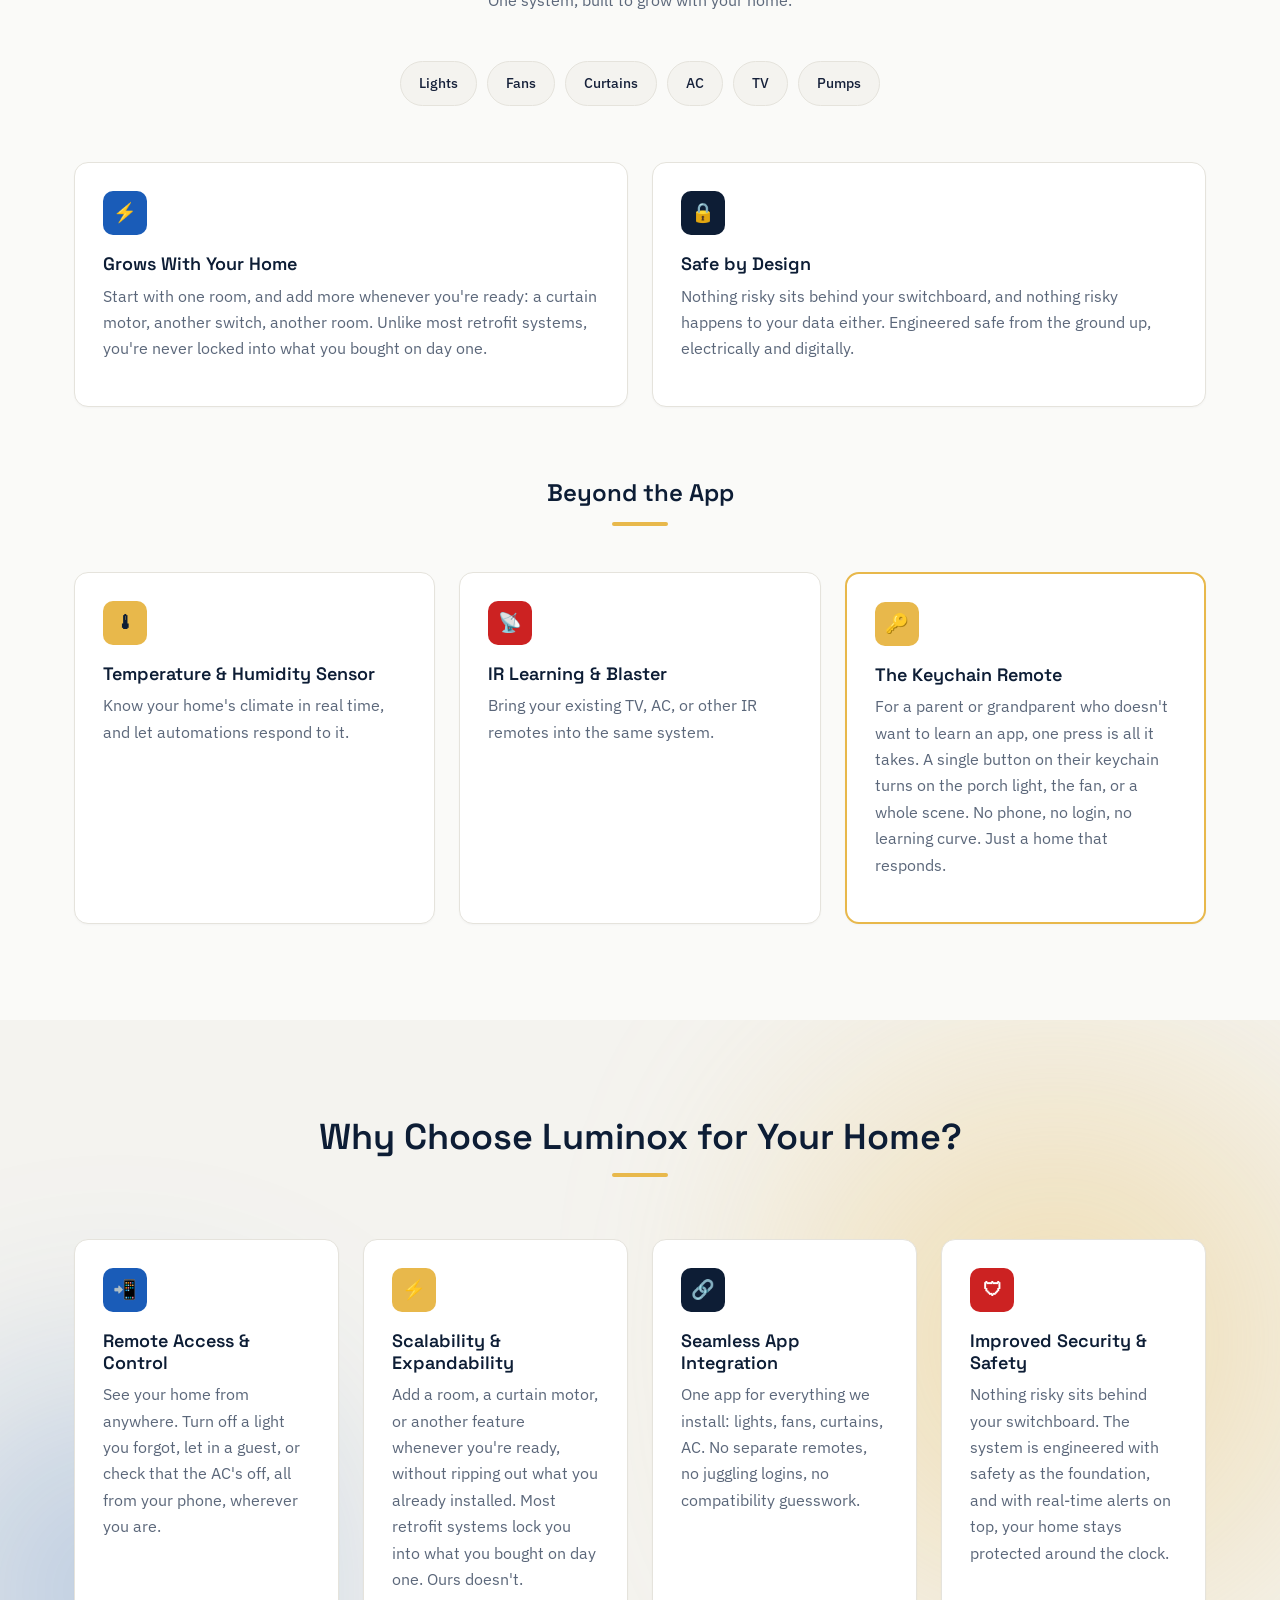
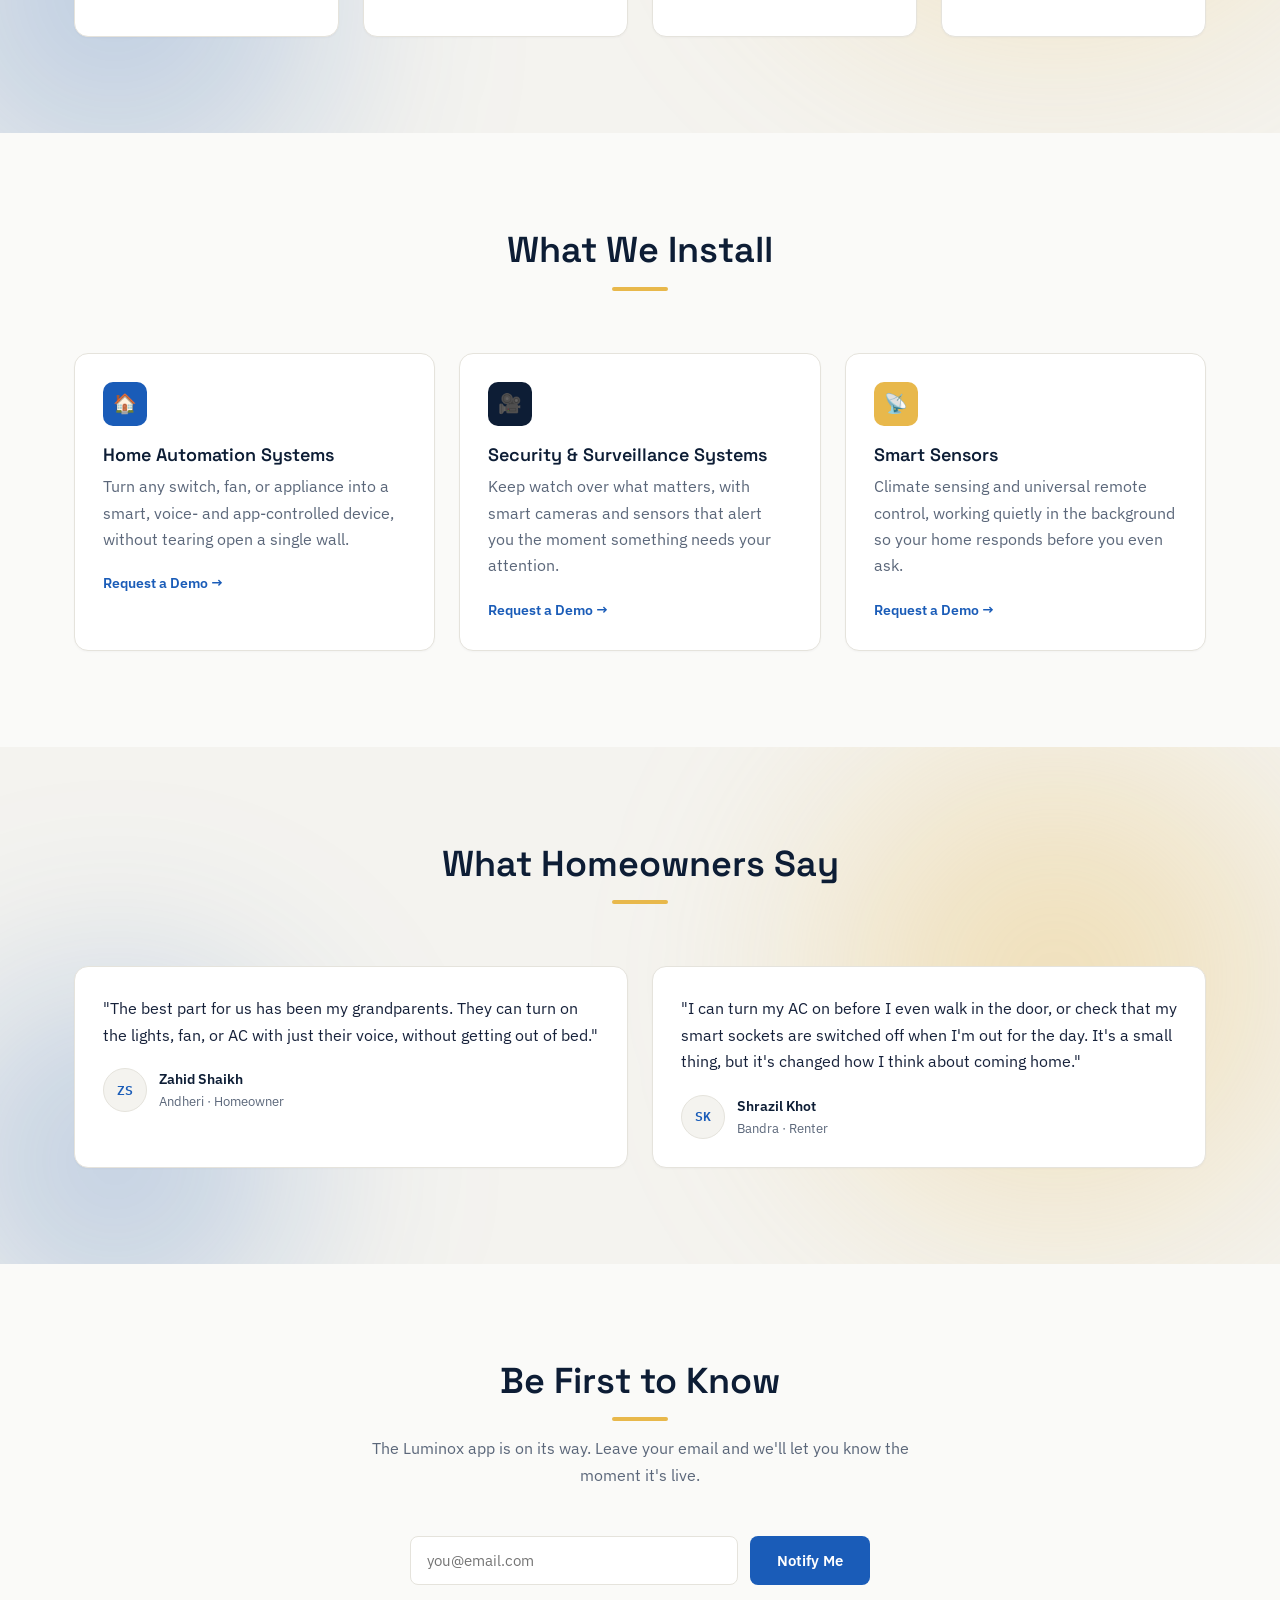
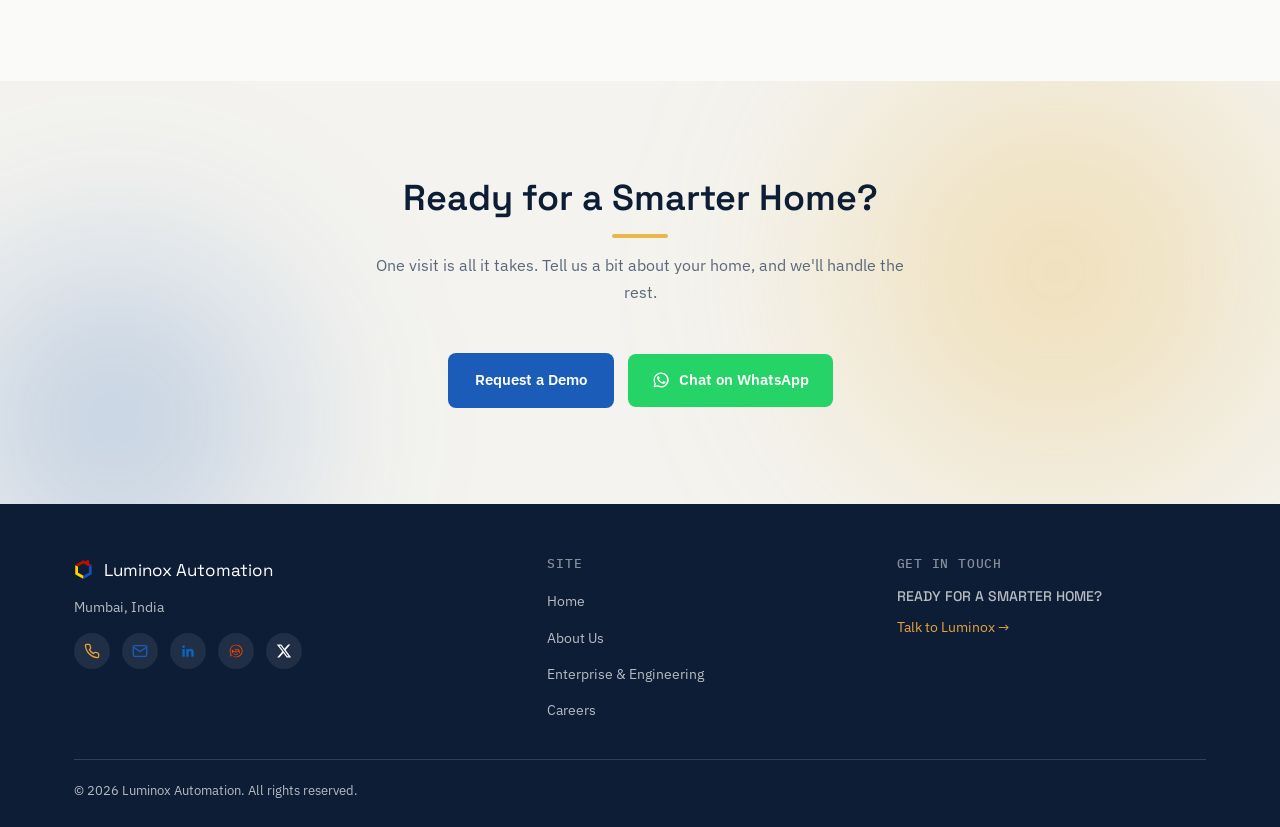
==== commit 0519643b: "Add compact patented innovation feature to homepage" ====
--- a/index.html
+++ b/index.html
@@ -78,6 +78,32 @@
     </div>
   </section>
 
+  <section class="patent-feature-home" aria-labelledby="patent-feature-home-title">
+    <div class="container">
+      <div class="patent-feature-home__card">
+        <div class="patent-feature-home__content">
+          <p class="patent-feature-home__eyebrow">IN-HOUSE PRODUCT INNOVATION</p>
+          <h2 class="patent-feature-home__title" id="patent-feature-home-title">Smart-Home Innovation. Patented.</h2>
+          <p class="patent-feature-home__description">Developed in-house by Luminox, our patented technology brings intelligent control to the home you already have—without rewiring or renovation.</p>
+        </div>
+
+        <div class="patent-feature-home__visual" aria-hidden="true">
+          <div class="patent-feature-home__visual-grid"></div>
+          <div class="patent-feature-home__visual-orbit patent-feature-home__visual-orbit--outer"></div>
+          <div class="patent-feature-home__visual-orbit patent-feature-home__visual-orbit--inner"></div>
+          <div class="patent-feature-home__visual-mark">
+            <svg viewBox="0 0 96 96" fill="none" xmlns="http://www.w3.org/2000/svg">
+              <path d="M48 8 19 20.5v20.8c0 18.4 12 33.4 29 39.7 17-6.3 29-21.3 29-39.7V20.5L48 8Z" stroke="currentColor" stroke-width="2.4" stroke-linejoin="round"/>
+              <path d="m35 46 9 9 18-19" stroke="#E8B84B" stroke-width="3" stroke-linecap="round" stroke-linejoin="round"/>
+            </svg>
+          </div>
+          <span class="patent-feature-home__visual-caption">PATENTED TECHNOLOGY</span>
+          <span class="patent-feature-home__visual-code">LMX / SMART HOME</span>
+        </div>
+      </div>
+    </div>
+  </section>
+
   <section class="section" id="product">
     <div class="container">
       <div class="section__header section__header--center">
--- a/styles.css
+++ b/styles.css
@@ -395,6 +395,12 @@
 .trust-strip-v2__item { display: flex; align-items: center; gap: 9px; font-size: 14px; font-weight: 600; color: var(--navy); }
 .trust-strip-v2__item svg { width: 18px; height: 18px; color: var(--amber-text); flex-shrink: 0; }
 .trust-strip-v2__item--placeholder { color: var(--text-muted); font-weight: 500; font-style: italic; }
+.patent-text--mobile { display: none; }
+
+@media (max-width: 768px) {
+  .patent-text--desktop { display: none; }
+  .patent-text--mobile { display: inline; }
+}
 
 /* ===== Room coverage tags ===== */
 .room-tags { display: flex; flex-wrap: wrap; justify-content: center; gap: 10px; margin: 8px 0 0; }
@@ -873,3 +879,457 @@
     margin-top: 5px;
   }
 }
+
+/* ===== Patented product innovation feature ===== */
+.patent-feature-section {
+  padding: 16px 0 32px;
+  background: var(--bg);
+}
+
+.patent-feature {
+  display: grid;
+  grid-template-columns: minmax(0, 1.9fr) minmax(260px, 1fr);
+  align-items: stretch;
+  overflow: hidden;
+  border: 1px solid rgba(184, 134, 42, .28);
+  border-radius: var(--radius-md);
+  background: var(--surface);
+  box-shadow: 0 8px 28px rgba(13, 29, 53, .045);
+}
+
+.patent-feature__content {
+  min-width: 0;
+  align-self: center;
+  padding: clamp(28px, 4vw, 48px);
+}
+
+.patent-feature__intro {
+  display: flex;
+  align-items: center;
+  gap: 12px;
+  margin-bottom: 18px;
+}
+
+.patent-feature__icon {
+  display: inline-flex;
+  align-items: center;
+  justify-content: center;
+  width: 36px;
+  height: 36px;
+  flex: 0 0 36px;
+  border: 1px solid rgba(184, 134, 42, .32);
+  border-radius: 10px;
+  background: rgba(232, 184, 75, .12);
+  color: var(--amber-text);
+}
+
+.patent-feature__icon svg {
+  display: block;
+  width: 21px;
+  height: 21px;
+}
+
+.patent-feature__eyebrow {
+  margin: 0;
+  color: var(--amber-text);
+  font-family: var(--font-mono);
+  font-size: 11px;
+  font-weight: 600;
+  line-height: 1.4;
+  letter-spacing: .11em;
+  text-transform: uppercase;
+}
+
+.patent-feature__title {
+  max-width: 700px;
+  margin: 0 0 16px;
+  color: var(--navy);
+  font-family: var(--font-display);
+  font-size: clamp(27px, 3.1vw, 40px);
+  font-weight: 600;
+  line-height: 1.14;
+  letter-spacing: -.025em;
+}
+
+.patent-feature__description {
+  max-width: 720px;
+  margin: 0;
+  color: var(--text-muted);
+  font-family: var(--font-body);
+  font-size: 15.5px;
+  line-height: 1.75;
+}
+
+.patent-feature__visual {
+  position: relative;
+  display: flex;
+  min-width: 0;
+  min-height: 290px;
+  align-items: center;
+  justify-content: center;
+  overflow: hidden;
+  background:
+    radial-gradient(circle at 50% 46%, rgba(26, 92, 184, .32), transparent 46%),
+    linear-gradient(145deg, #16294A 0%, #0D1D35 72%);
+  color: var(--amber);
+}
+
+.patent-feature__visual-grid {
+  position: absolute;
+  inset: 0;
+  background-image:
+    linear-gradient(rgba(255,255,255,.055) 1px, transparent 1px),
+    linear-gradient(90deg, rgba(255,255,255,.055) 1px, transparent 1px);
+  background-size: 28px 28px;
+}
+
+.patent-feature__visual-orbit {
+  position: absolute;
+  width: 224px;
+  height: 224px;
+  border: 1px solid rgba(232, 184, 75, .22);
+  border-radius: 50%;
+}
+
+.patent-feature__visual-orbit--outer {
+  width: 272px;
+  height: 272px;
+  border-color: rgba(255,255,255,.12);
+}
+
+.patent-feature__visual-orbit--inner {
+  width: 190px;
+  height: 190px;
+  border-style: dashed;
+  border-color: rgba(232, 184, 75, .36);
+}
+
+.patent-feature__visual-mark {
+  position: relative;
+  z-index: 1;
+  display: grid;
+  width: 112px;
+  height: 112px;
+  place-items: center;
+  border: 1px solid rgba(232, 184, 75, .42);
+  border-radius: 28px;
+  background: rgba(13, 29, 53, .72);
+  box-shadow: 0 16px 44px rgba(0,0,0,.2), inset 0 0 24px rgba(232, 184, 75, .06);
+}
+
+.patent-feature__visual-mark svg {
+  display: block;
+  width: 82px;
+  height: 82px;
+}
+
+.patent-feature__visual-caption,
+.patent-feature__visual-code {
+  position: absolute;
+  z-index: 1;
+  color: rgba(255,255,255,.68);
+  font-family: var(--font-mono);
+  font-size: 9px;
+  font-weight: 500;
+  letter-spacing: .12em;
+}
+
+.patent-feature__visual-caption {
+  bottom: 25px;
+  left: 22px;
+}
+
+.patent-feature__visual-code {
+  top: 22px;
+  right: 22px;
+  color: rgba(232, 184, 75, .78);
+}
+
+@media (max-width: 960px) {
+  .patent-feature {
+    grid-template-columns: minmax(0, 1.6fr) minmax(220px, .9fr);
+  }
+
+  .patent-feature__content {
+    padding: 30px;
+  }
+
+  .patent-feature__title {
+    font-size: clamp(26px, 3.5vw, 34px);
+  }
+
+  .patent-feature__visual {
+    min-height: 270px;
+  }
+}
+
+@media (max-width: 780px) {
+  .patent-feature-section {
+    padding: 8px 0 28px;
+  }
+
+  .patent-feature {
+    grid-template-columns: minmax(0, 1fr);
+  }
+
+  .patent-feature__content {
+    padding: 28px;
+  }
+
+  .patent-feature__visual {
+    min-height: 230px;
+  }
+
+  .patent-feature__visual-orbit--outer {
+    width: 220px;
+    height: 220px;
+  }
+}
+
+@media (max-width: 560px) {
+  .patent-feature-section {
+    padding: 4px 0 24px;
+  }
+
+  .patent-feature__content {
+    padding: 24px 22px 26px;
+  }
+
+  .patent-feature__intro {
+    gap: 10px;
+    margin-bottom: 15px;
+  }
+
+  .patent-feature__title {
+    margin-bottom: 13px;
+    font-size: clamp(25px, 7.2vw, 31px);
+    line-height: 1.16;
+  }
+
+  .patent-feature__description {
+    font-size: 14.5px;
+    line-height: 1.68;
+  }
+
+  .patent-feature__visual {
+    min-height: 210px;
+  }
+}
+
+
+/* ===== Compact homepage patent feature ===== */
+.patent-feature-home {
+  padding: 34px 0 40px;
+  background: var(--bg);
+}
+
+.patent-feature-home__card {
+  display: grid;
+  grid-template-columns: minmax(0, 2fr) minmax(250px, .96fr);
+  align-items: stretch;
+  overflow: hidden;
+  border: 1px solid rgba(184, 134, 42, .28);
+  border-radius: var(--radius-md);
+  background: var(--surface);
+  box-shadow: 0 8px 28px rgba(13, 29, 53, .045);
+}
+
+.patent-feature-home__content {
+  min-width: 0;
+  align-self: center;
+  padding: clamp(24px, 3.2vw, 38px);
+}
+
+.patent-feature-home__eyebrow {
+  margin: 0 0 11px;
+  color: var(--amber-text);
+  font-family: var(--font-mono);
+  font-size: 10px;
+  font-weight: 600;
+  line-height: 1.4;
+  letter-spacing: .11em;
+  text-transform: uppercase;
+}
+
+.patent-feature-home__title {
+  max-width: 650px;
+  margin: 0 0 12px;
+  color: var(--navy);
+  font-family: var(--font-display);
+  font-size: clamp(25px, 2.6vw, 32px);
+  font-weight: 600;
+  line-height: 1.15;
+  letter-spacing: -.025em;
+}
+
+.patent-feature-home__description {
+  max-width: 680px;
+  margin: 0;
+  color: var(--text-muted);
+  font-family: var(--font-body);
+  font-size: 15px;
+  line-height: 1.7;
+}
+
+.patent-feature-home__visual {
+  position: relative;
+  display: flex;
+  min-width: 0;
+  min-height: 218px;
+  align-items: center;
+  justify-content: center;
+  overflow: hidden;
+  background:
+    radial-gradient(circle at 50% 46%, rgba(26, 92, 184, .25), transparent 48%),
+    linear-gradient(145deg, var(--navy-soft) 0%, var(--navy) 72%);
+  color: var(--amber);
+}
+
+.patent-feature-home__visual-grid {
+  position: absolute;
+  inset: 0;
+  background-image:
+    linear-gradient(rgba(255, 255, 255, .055) 1px, transparent 1px),
+    linear-gradient(90deg, rgba(255, 255, 255, .055) 1px, transparent 1px);
+  background-size: 24px 24px;
+}
+
+.patent-feature-home__visual-orbit {
+  position: absolute;
+  width: 176px;
+  height: 176px;
+  border: 1px solid rgba(232, 184, 75, .22);
+  border-radius: 50%;
+}
+
+.patent-feature-home__visual-orbit--outer {
+  width: 220px;
+  height: 220px;
+  border-color: rgba(255, 255, 255, .12);
+}
+
+.patent-feature-home__visual-orbit--inner {
+  width: 150px;
+  height: 150px;
+  border-style: dashed;
+  border-color: rgba(232, 184, 75, .34);
+}
+
+.patent-feature-home__visual-mark {
+  position: relative;
+  z-index: 1;
+  display: grid;
+  width: 88px;
+  height: 88px;
+  place-items: center;
+  border: 1px solid rgba(232, 184, 75, .42);
+  border-radius: 23px;
+  background: rgba(13, 29, 53, .72);
+  box-shadow: 0 14px 34px rgba(0, 0, 0, .2), inset 0 0 22px rgba(232, 184, 75, .06);
+}
+
+.patent-feature-home__visual-mark svg {
+  display: block;
+  width: 66px;
+  height: 66px;
+}
+
+.patent-feature-home__visual-caption,
+.patent-feature-home__visual-code {
+  position: absolute;
+  z-index: 1;
+  color: rgba(255, 255, 255, .68);
+  font-family: var(--font-mono);
+  font-size: 8px;
+  font-weight: 500;
+  letter-spacing: .1em;
+}
+
+.patent-feature-home__visual-caption {
+  bottom: 16px;
+  left: 18px;
+}
+
+.patent-feature-home__visual-code {
+  top: 15px;
+  right: 18px;
+  color: rgba(232, 184, 75, .78);
+}
+
+@media (max-width: 960px) {
+  .patent-feature-home__card {
+    grid-template-columns: minmax(0, 1.65fr) minmax(220px, .9fr);
+  }
+
+  .patent-feature-home__content {
+    padding: 26px;
+  }
+
+  .patent-feature-home__title {
+    font-size: clamp(24px, 3vw, 29px);
+  }
+
+  .patent-feature-home__visual {
+    min-height: 205px;
+  }
+}
+
+@media (max-width: 780px) {
+  .patent-feature-home__card {
+    grid-template-columns: minmax(0, 1fr);
+  }
+
+  .patent-feature-home__content {
+    padding: 26px 28px;
+  }
+
+  .patent-feature-home__visual {
+    min-height: 178px;
+  }
+}
+
+@media (max-width: 560px) {
+  .patent-feature-home {
+    padding: 24px 0 30px;
+  }
+
+  .patent-feature-home__content {
+    padding: 22px 20px 24px;
+  }
+
+  .patent-feature-home__title {
+    margin-bottom: 11px;
+    font-size: clamp(24px, 7vw, 29px);
+    line-height: 1.16;
+  }
+
+  .patent-feature-home__description {
+    font-size: 14.5px;
+    line-height: 1.68;
+  }
+
+  .patent-feature-home__visual {
+    min-height: 164px;
+  }
+
+  .patent-feature-home__visual-orbit--outer {
+    width: 188px;
+    height: 188px;
+  }
+
+  .patent-feature-home__visual-orbit--inner {
+    width: 136px;
+    height: 136px;
+  }
+
+  .patent-feature-home__visual-mark {
+    width: 76px;
+    height: 76px;
+    border-radius: 20px;
+  }
+
+  .patent-feature-home__visual-mark svg {
+    width: 58px;
+    height: 58px;
+  }
+}
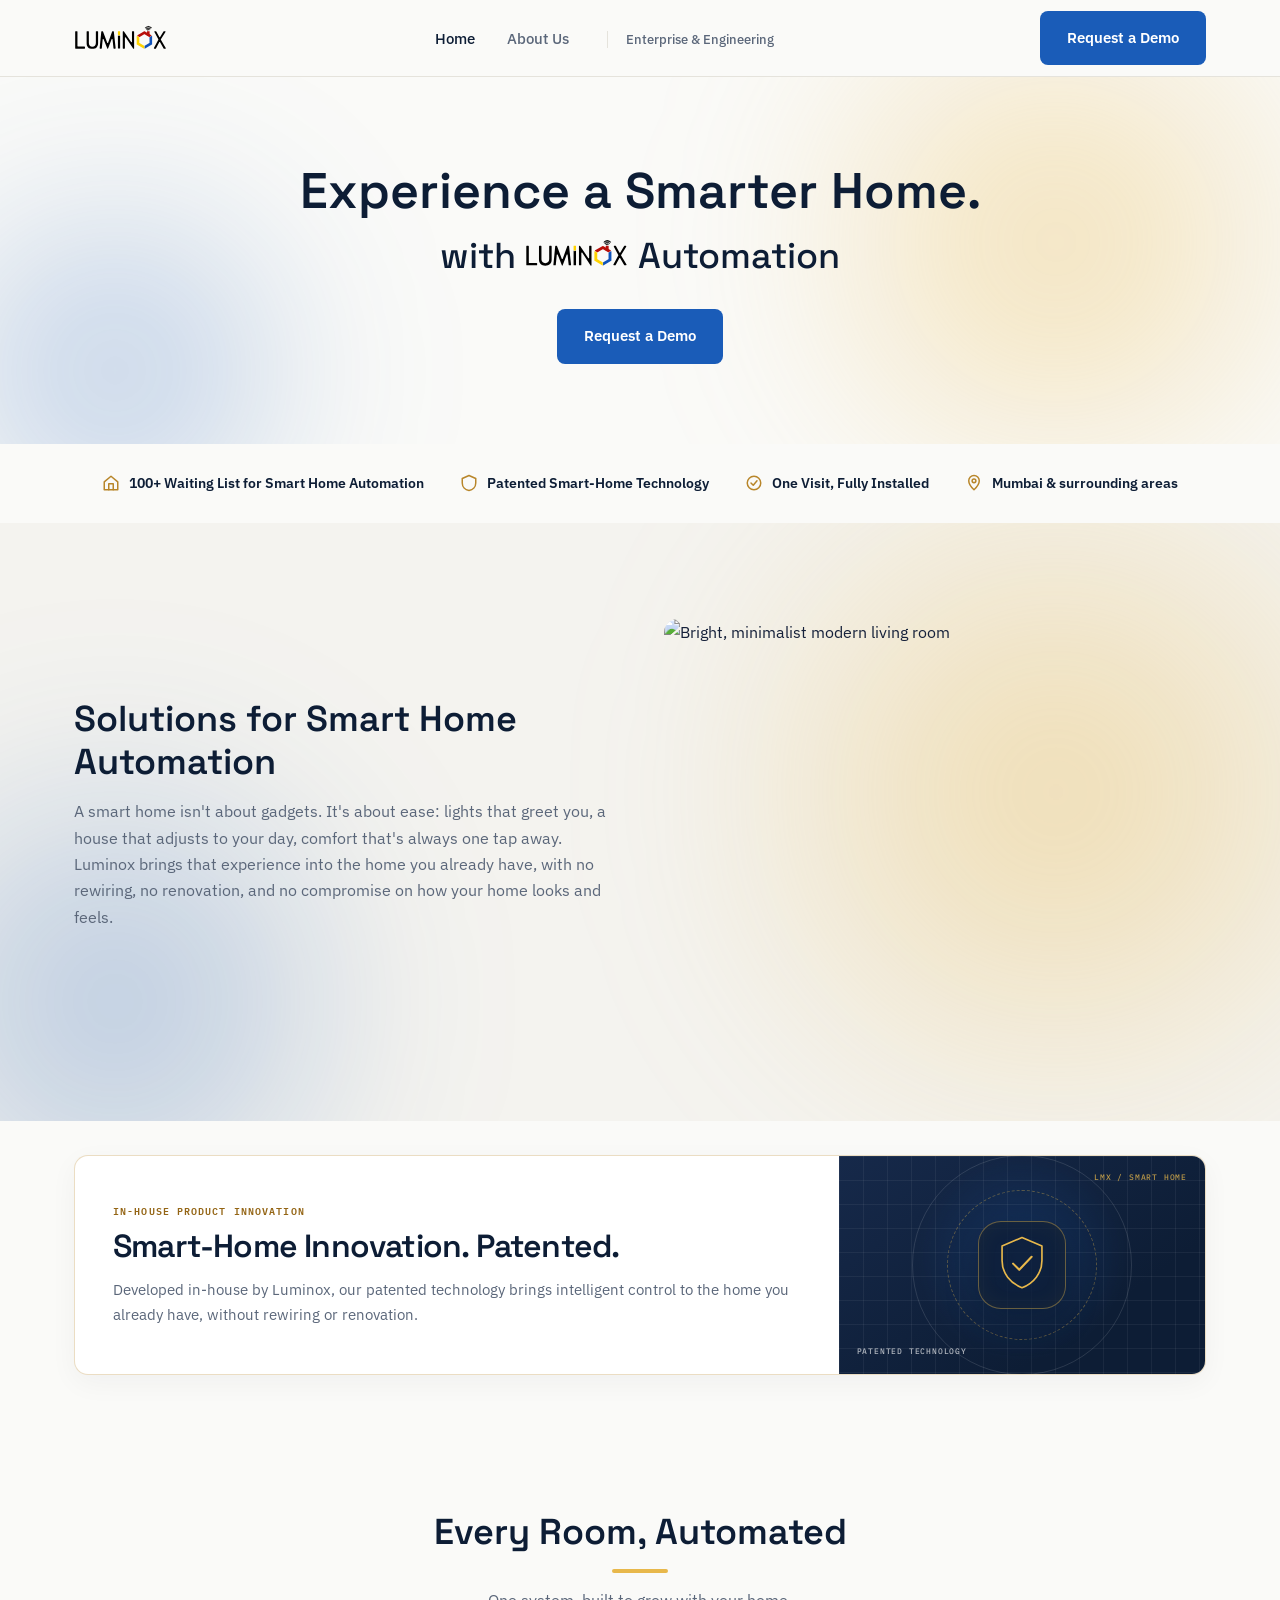
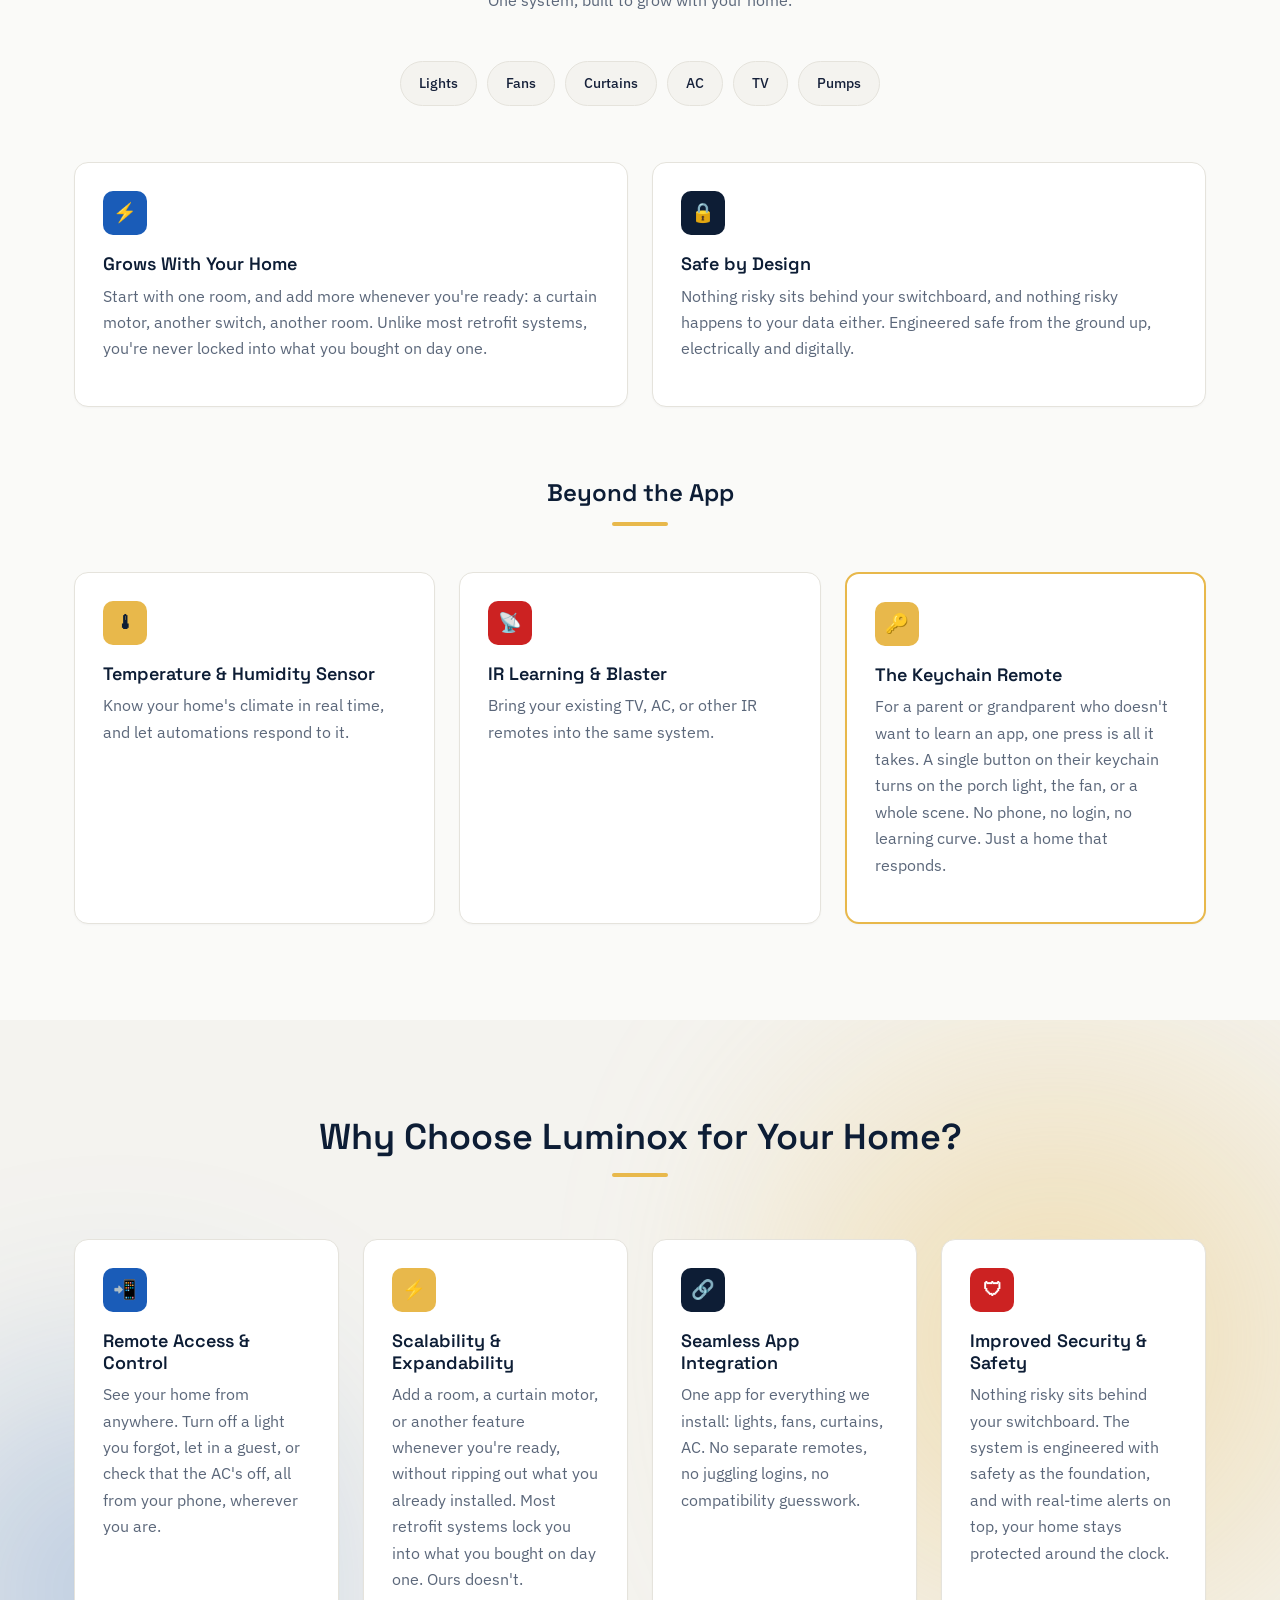
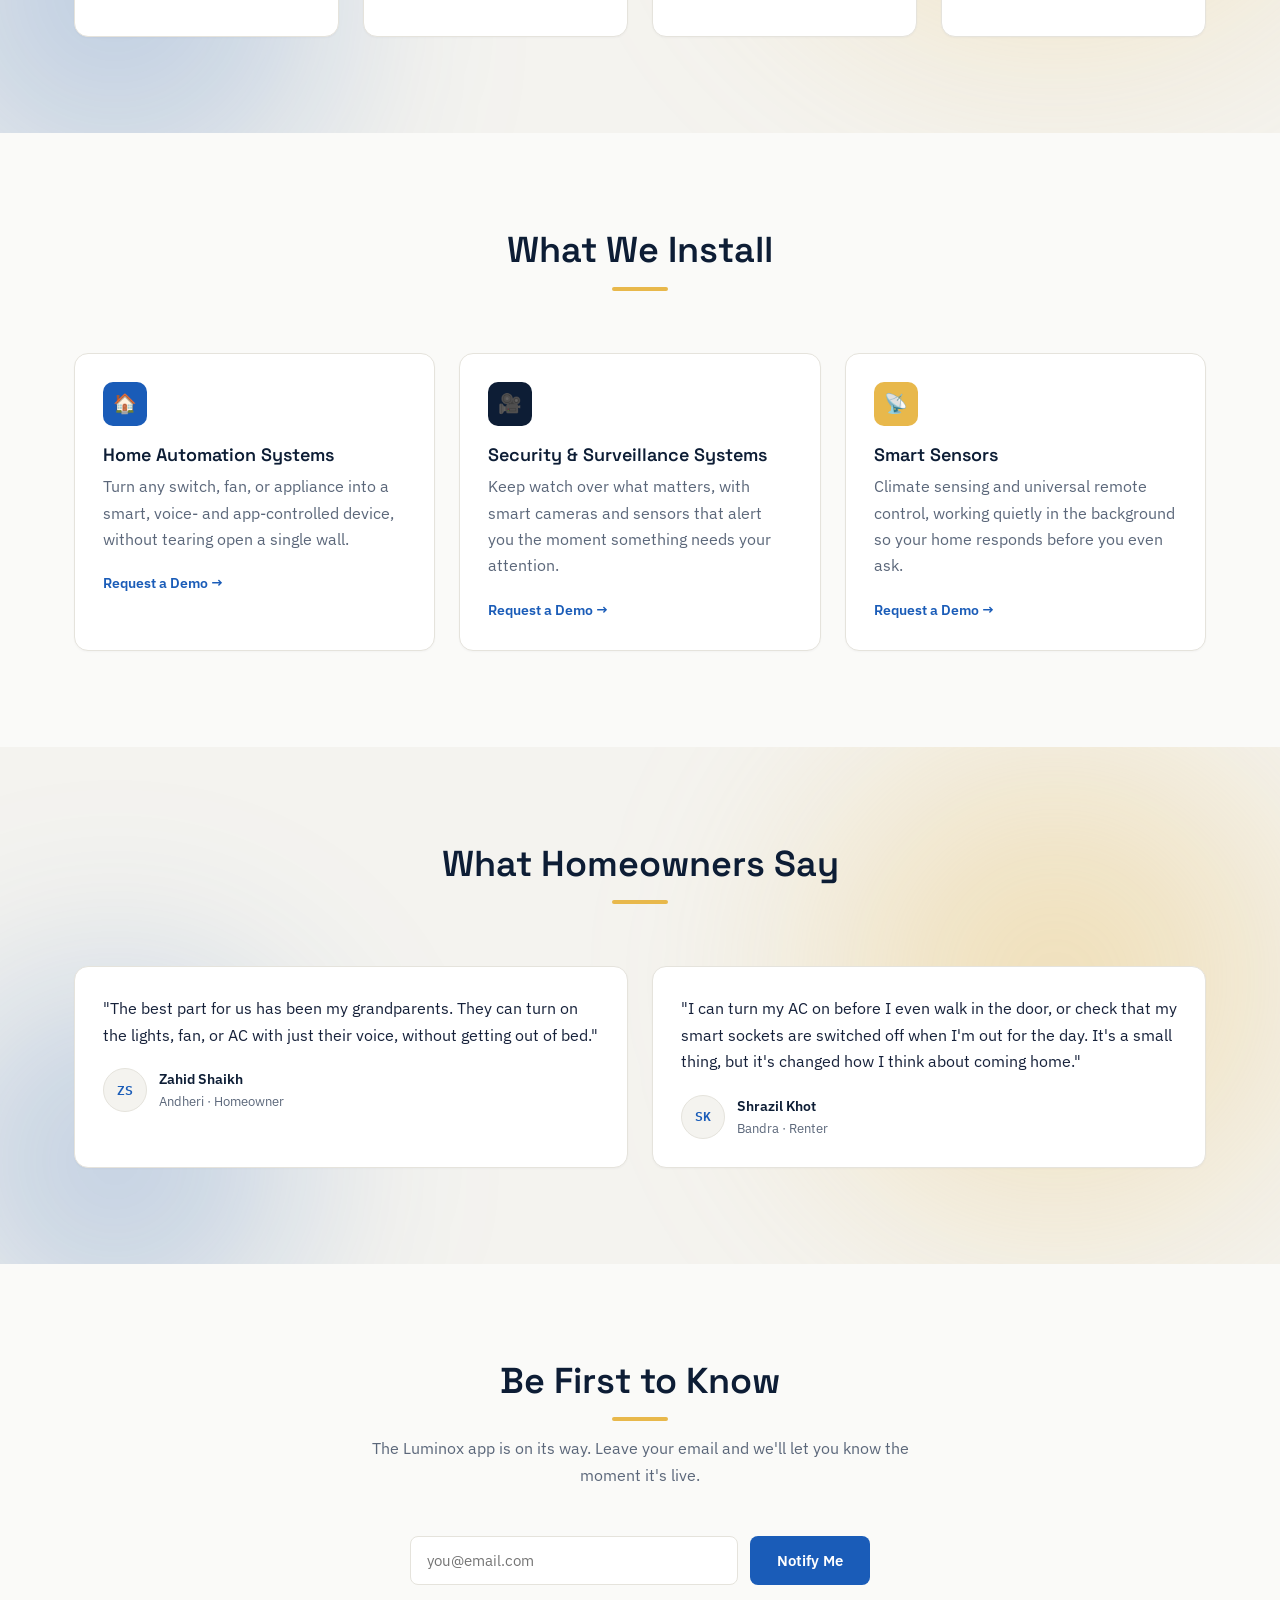
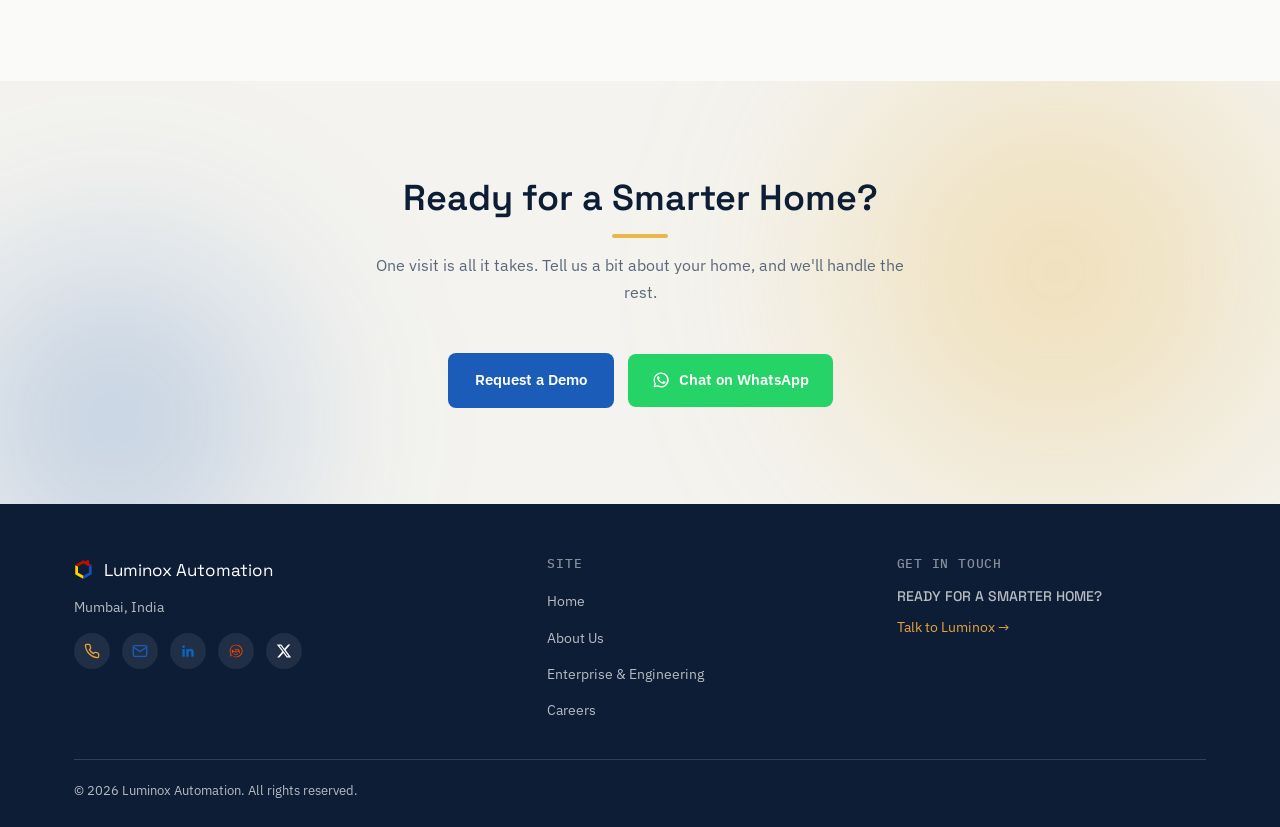
==== commit a3575da6: "Remove em dash from homepage patent copy" ====
--- a/index.html
+++ b/index.html
@@ -84,7 +84,7 @@
         <div class="patent-feature-home__content">
           <p class="patent-feature-home__eyebrow">IN-HOUSE PRODUCT INNOVATION</p>
           <h2 class="patent-feature-home__title" id="patent-feature-home-title">Smart-Home Innovation. Patented.</h2>
-          <p class="patent-feature-home__description">Developed in-house by Luminox, our patented technology brings intelligent control to the home you already have—without rewiring or renovation.</p>
+          <p class="patent-feature-home__description">Developed in-house by Luminox, our patented technology brings intelligent control to the home you already have, without rewiring or renovation.</p>
         </div>
 
         <div class="patent-feature-home__visual" aria-hidden="true">
--- a/styles.css
+++ b/styles.css
@@ -1142,7 +1142,7 @@
 
 .patent-feature-home__eyebrow {
   margin: 0 0 11px;
-  color: var(--amber-text);
+  color: #946515;
   font-family: var(--font-mono);
   font-size: 10px;
   font-weight: 600;
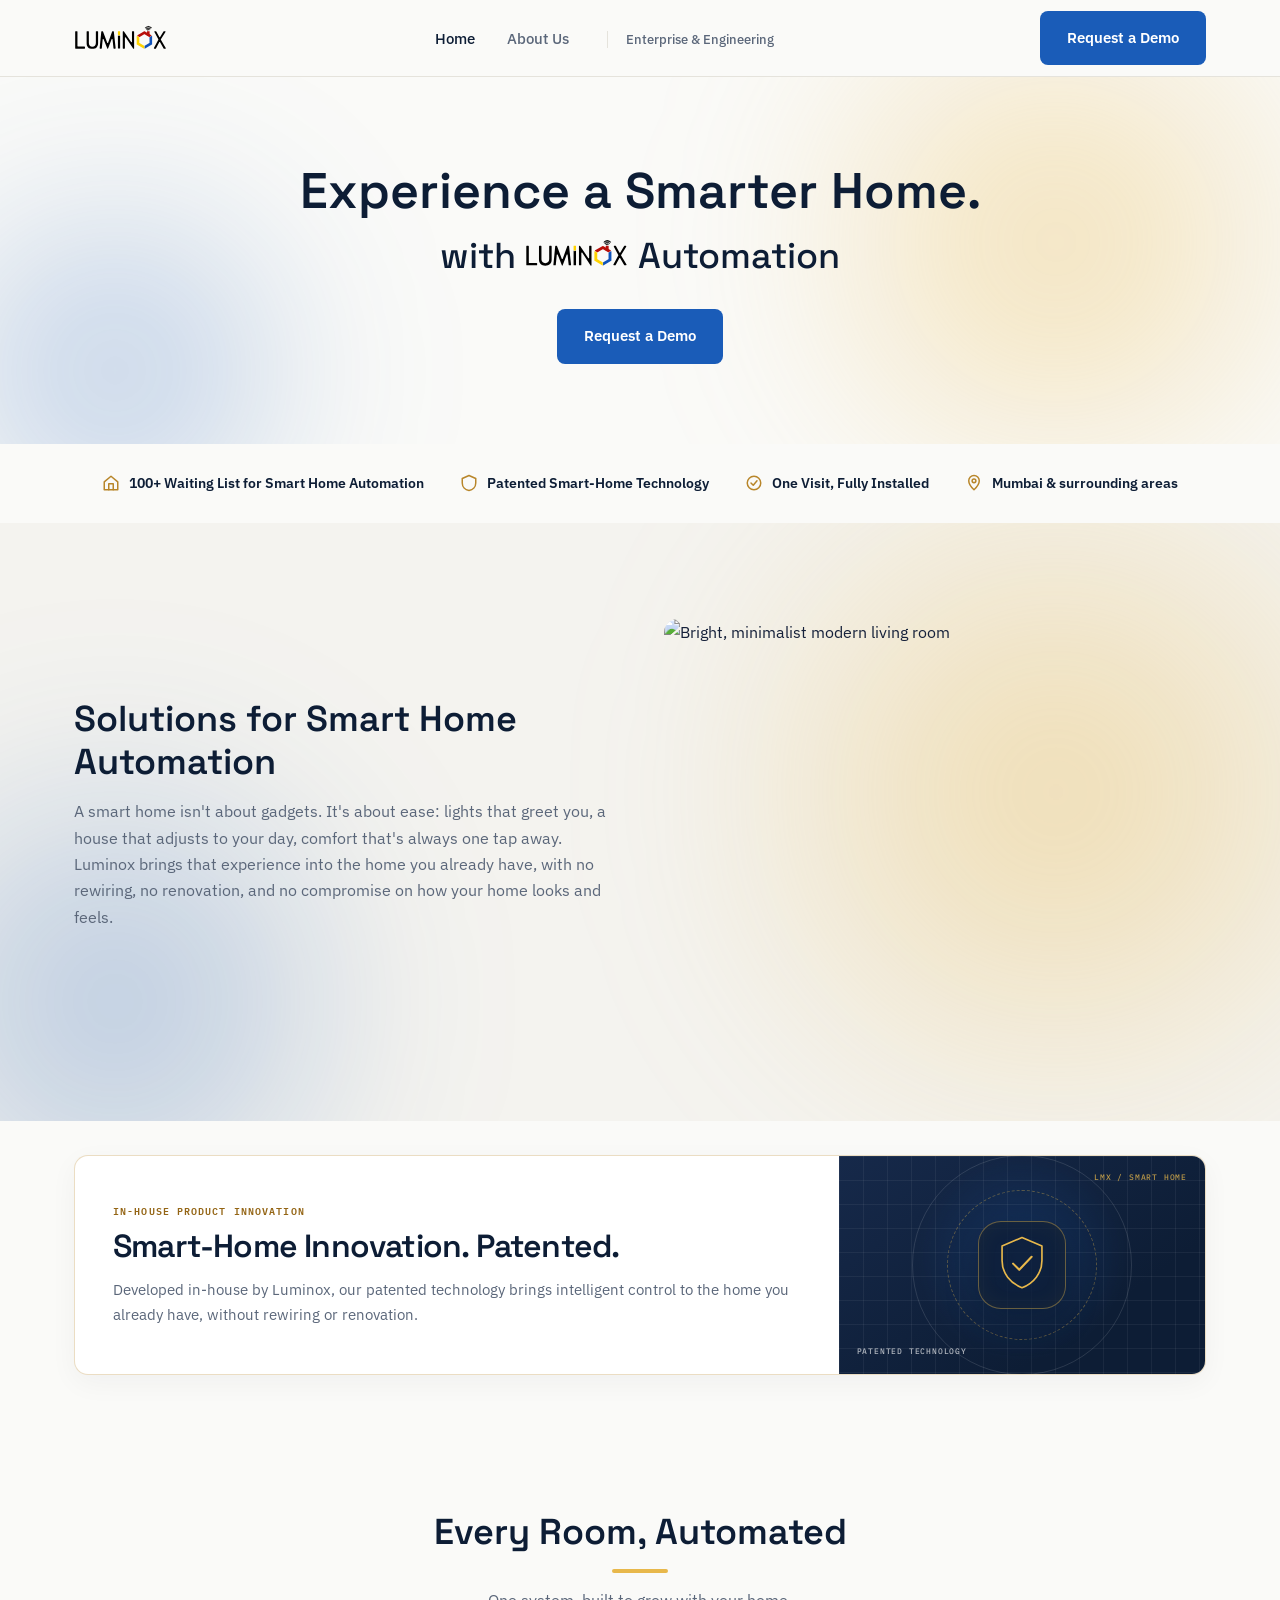
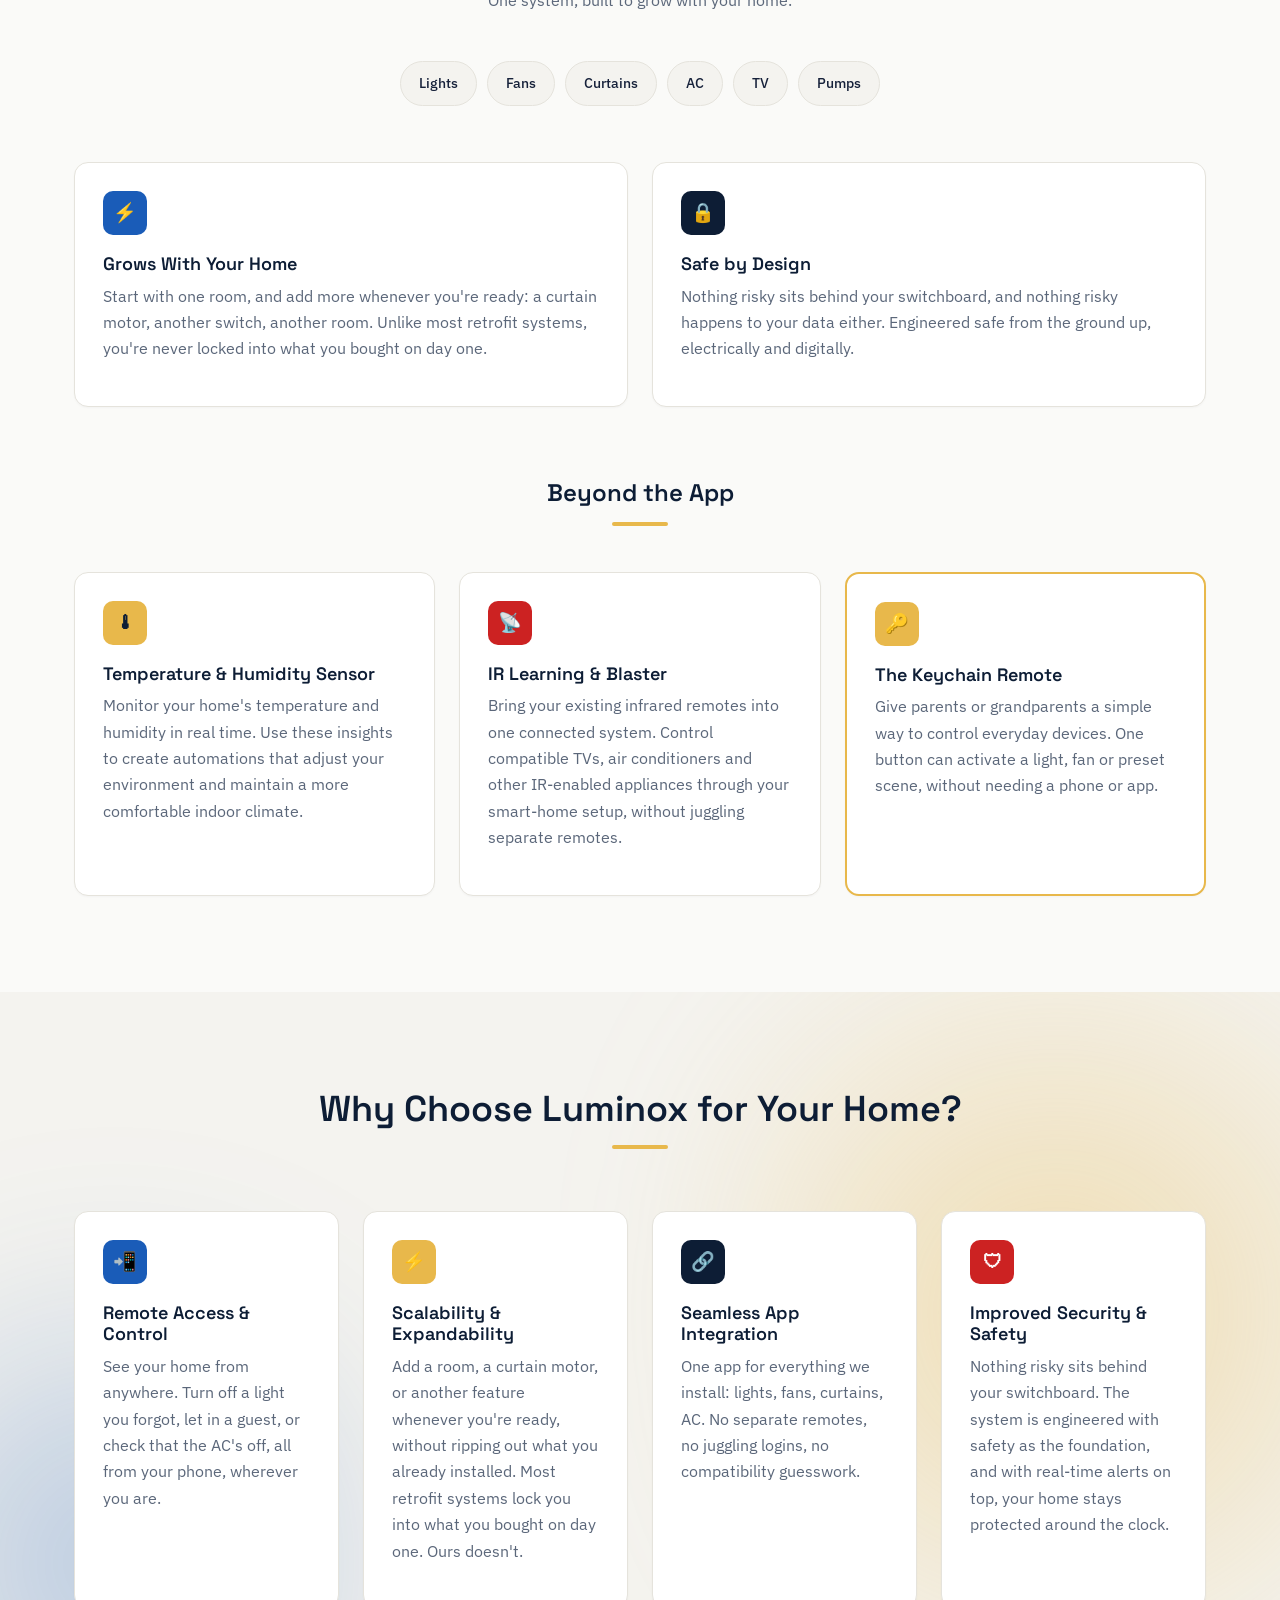
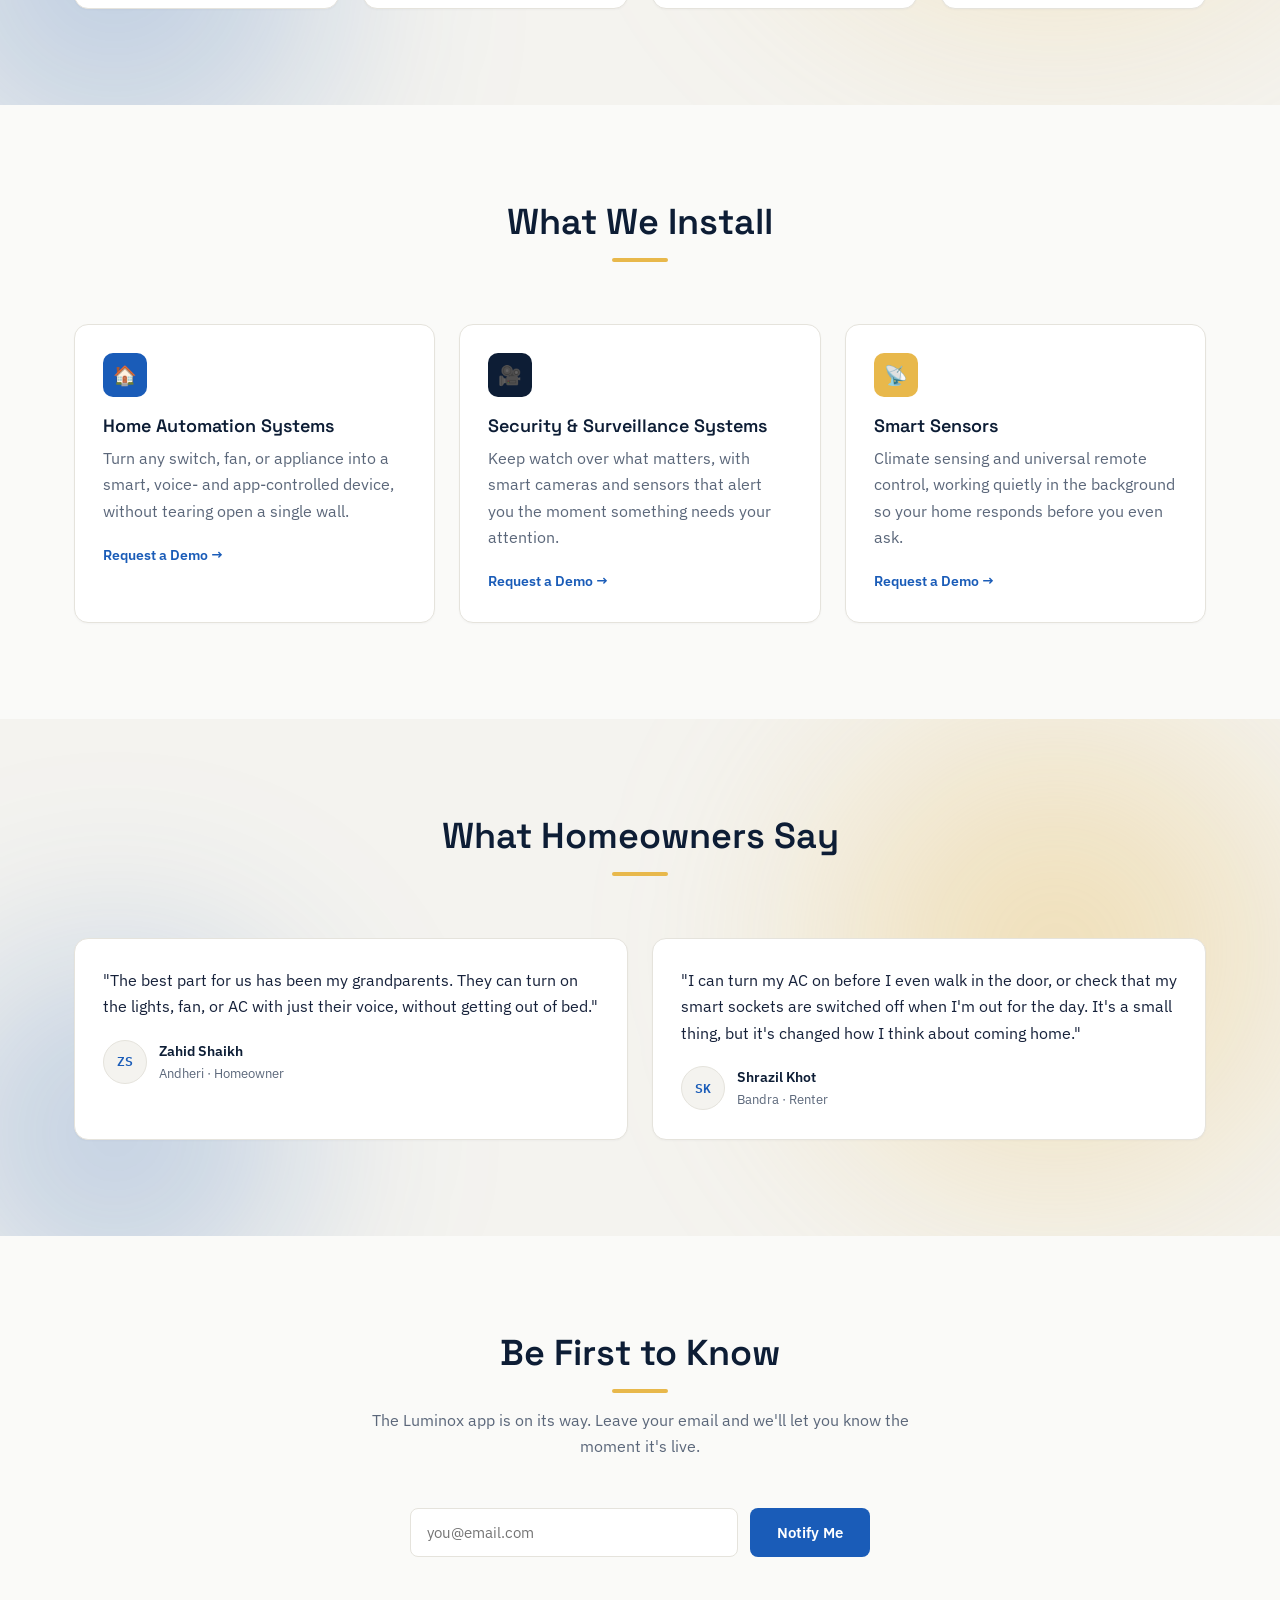
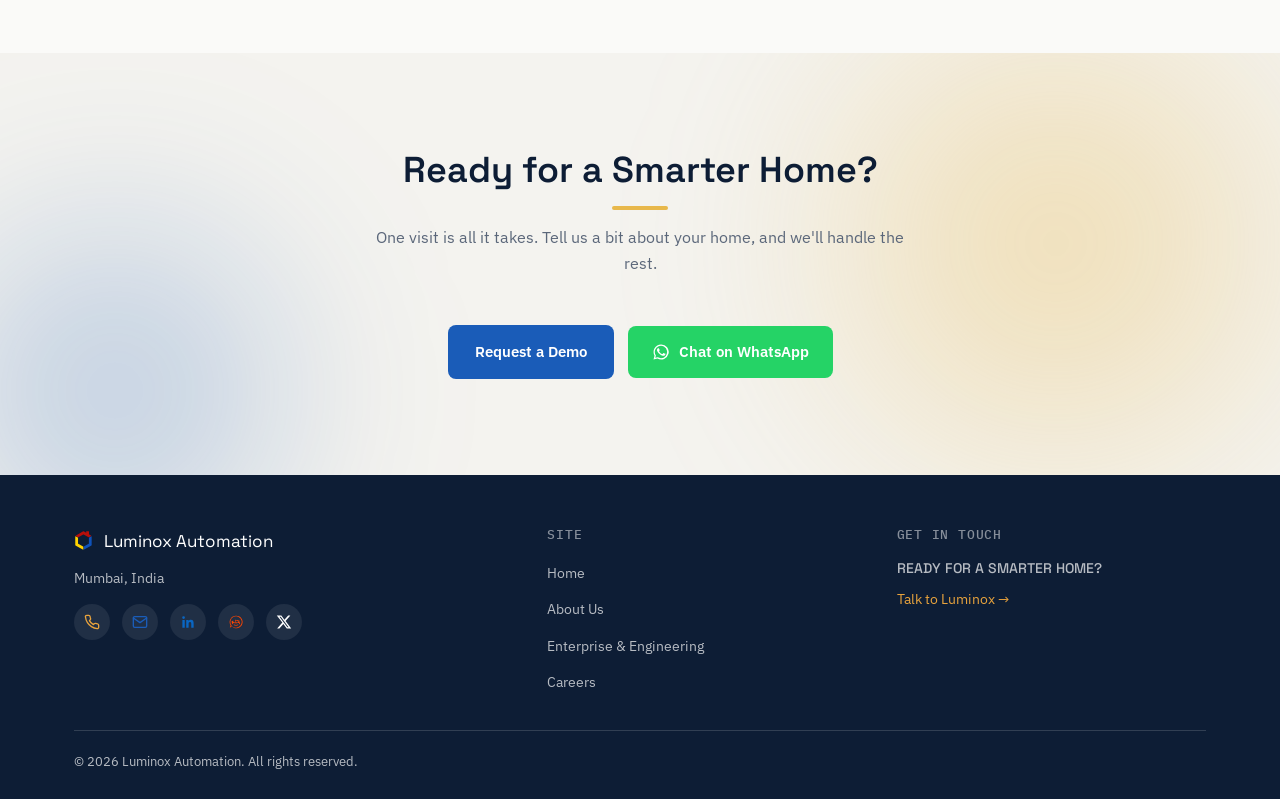
==== commit 79bd413d: "Standardize Beyond the App card descriptions" ====
--- a/index.html
+++ b/index.html
@@ -140,17 +140,17 @@
           <div class="card">
             <div class="card__icon card__icon--amber">🌡</div>
             <h3 class="card__title">Temperature &amp; Humidity Sensor</h3>
-            <p>Know your home's climate in real time, and let automations respond to it.</p>
+            <p>Monitor your home's temperature and humidity in real time. Use these insights to create automations that adjust your environment and maintain a more comfortable indoor climate.</p>
           </div>
           <div class="card">
             <div class="card__icon card__icon--red">📡</div>
             <h3 class="card__title">IR Learning &amp; Blaster</h3>
-            <p>Bring your existing TV, AC, or other IR remotes into the same system.</p>
+            <p>Bring your existing infrared remotes into one connected system. Control compatible TVs, air conditioners and other IR-enabled appliances through your smart-home setup, without juggling separate remotes.</p>
           </div>
           <div class="card card--spotlight">
             <div class="card__icon card__icon--amber">🔑</div>
             <h3 class="card__title">The Keychain Remote</h3>
-            <p>For a parent or grandparent who doesn't want to learn an app, one press is all it takes. A single button on their keychain turns on the porch light, the fan, or a whole scene. No phone, no login, no learning curve. Just a home that responds.</p>
+            <p>Give parents or grandparents a simple way to control everyday devices. One button can activate a light, fan or preset scene, without needing a phone or app.</p>
           </div>
         </div>
       </div>
